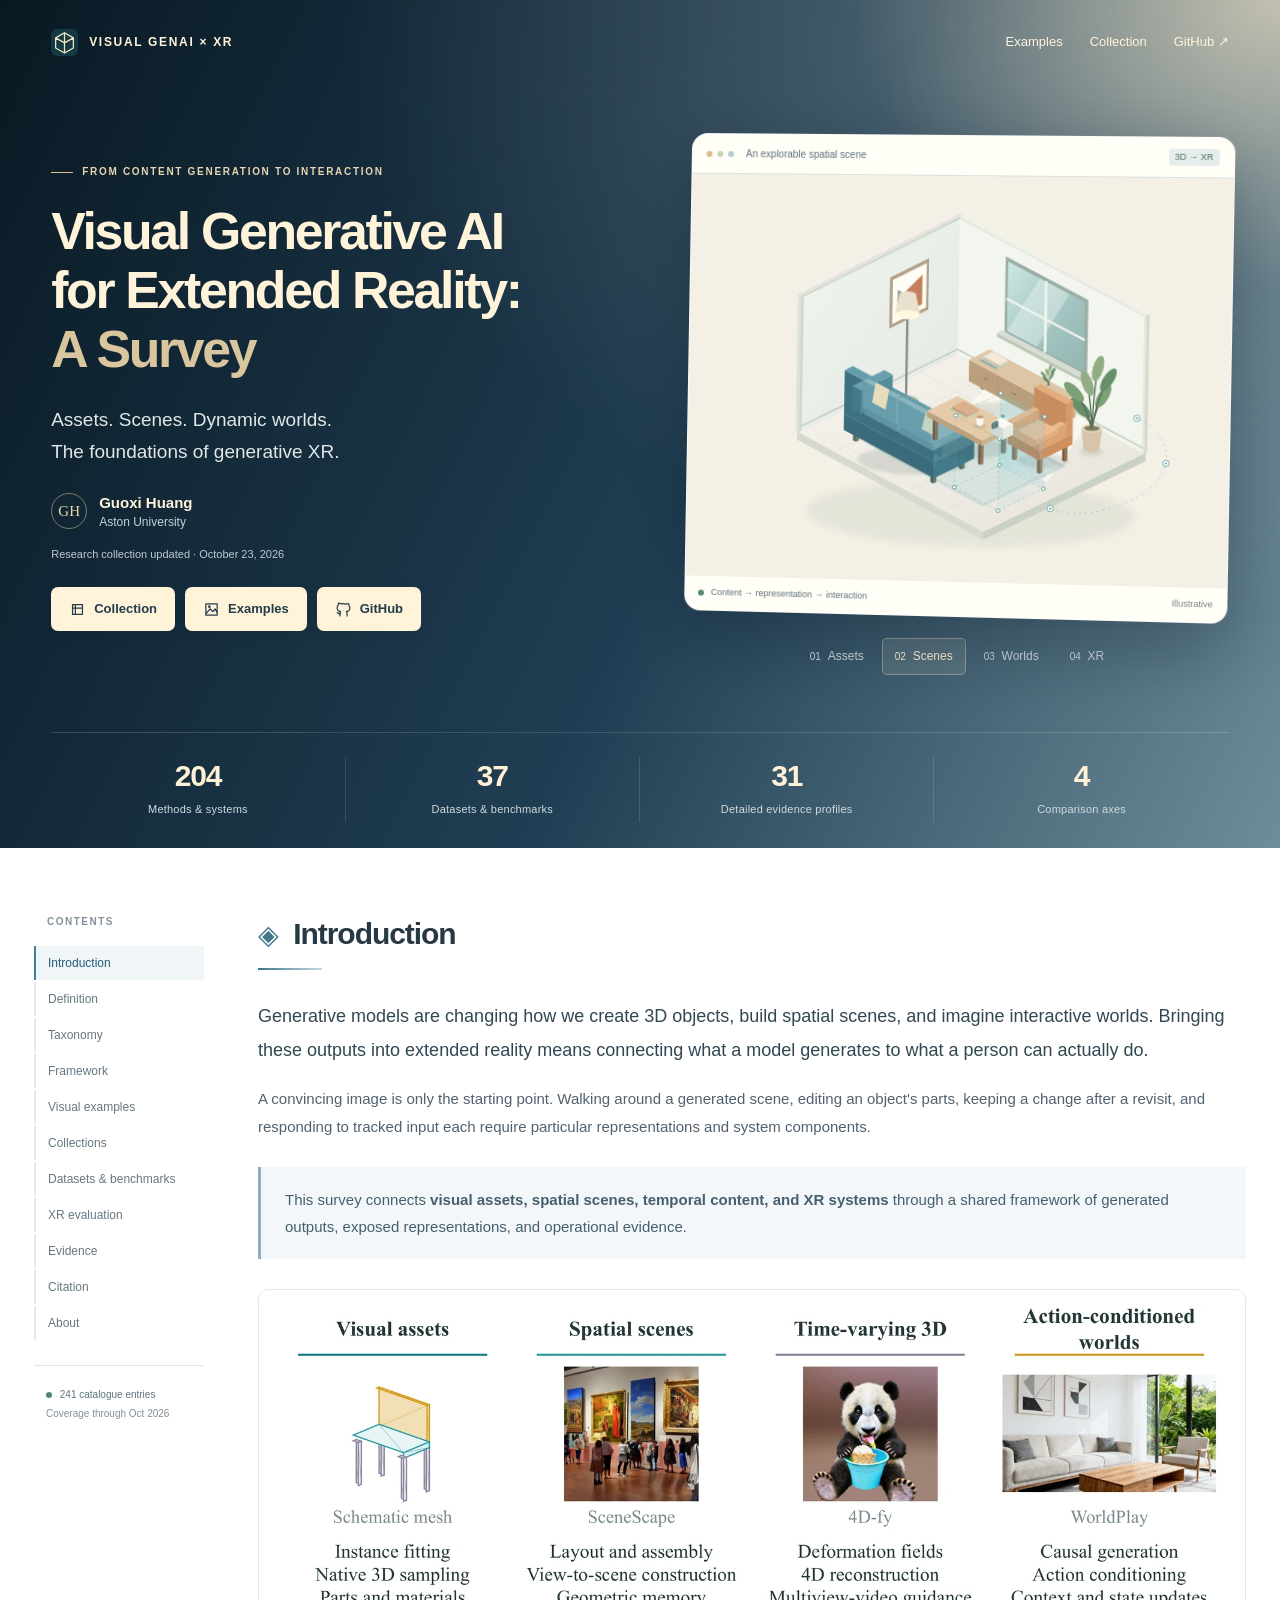
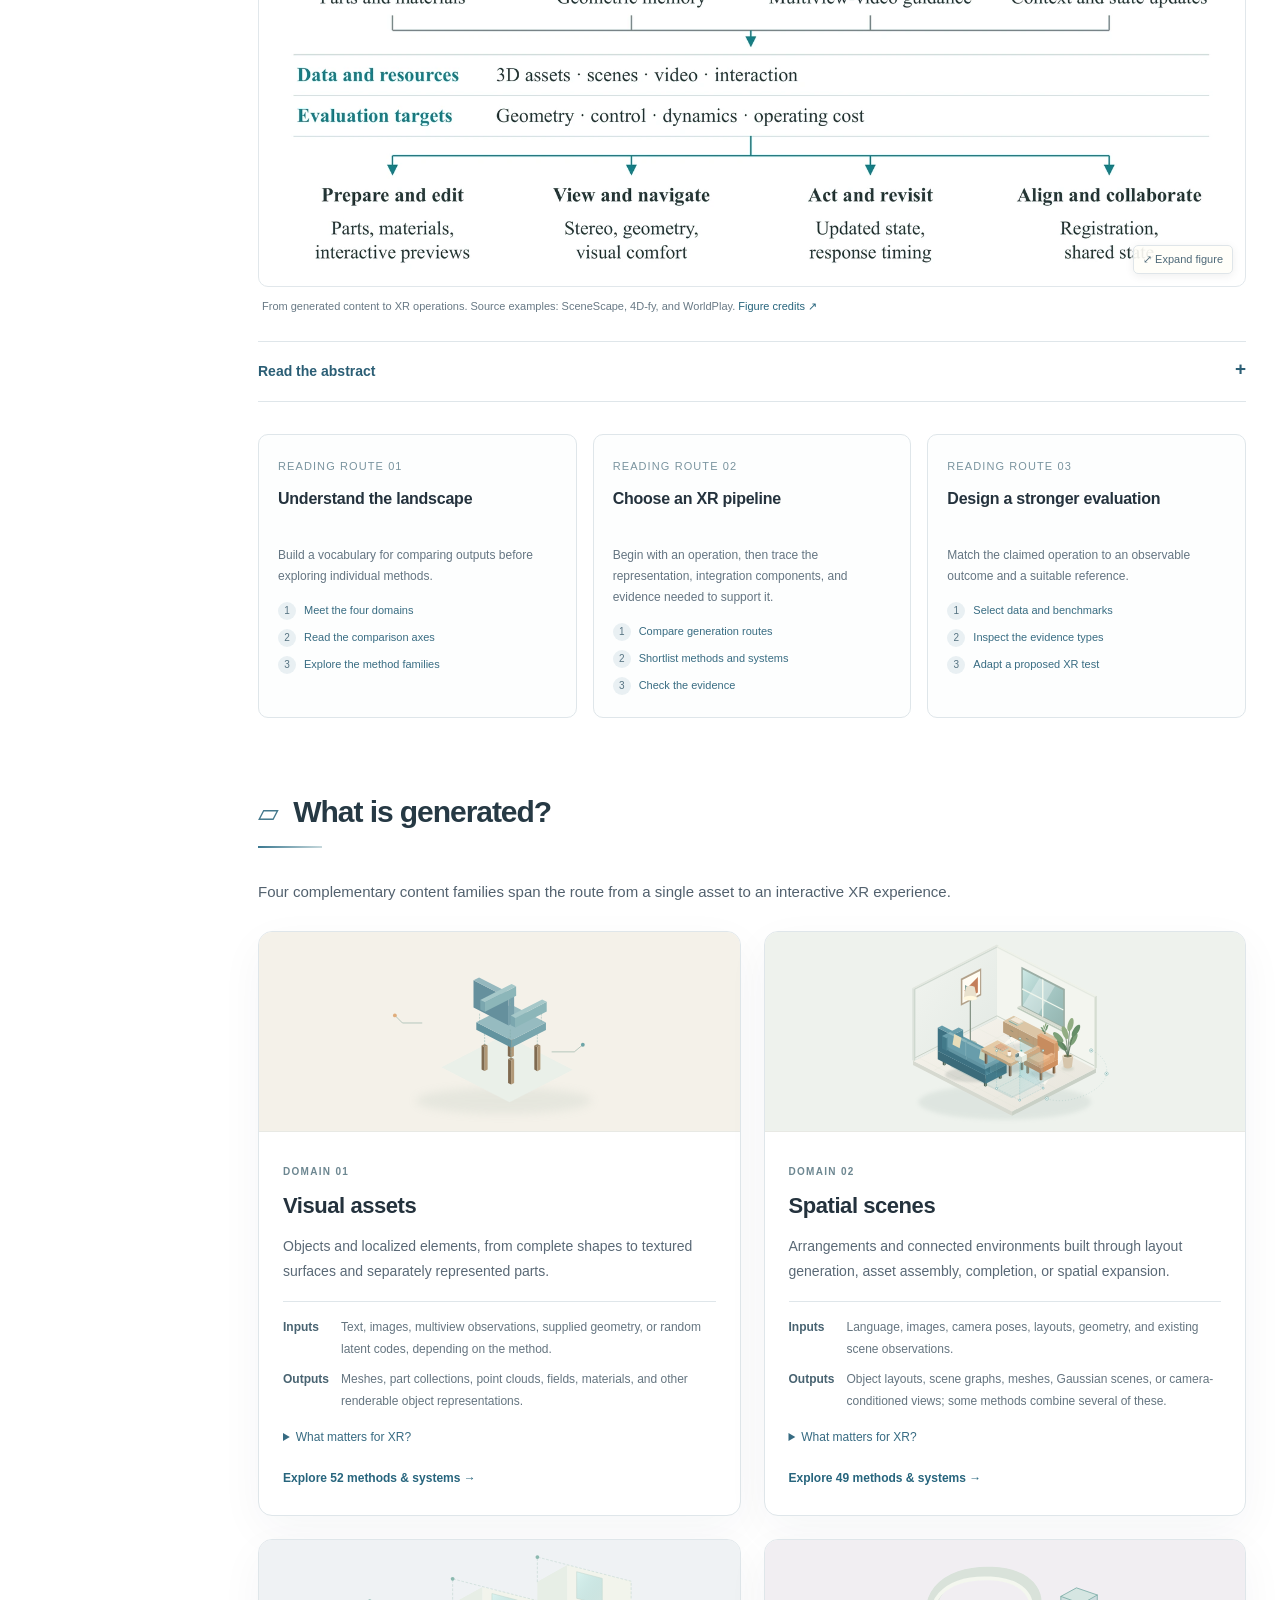
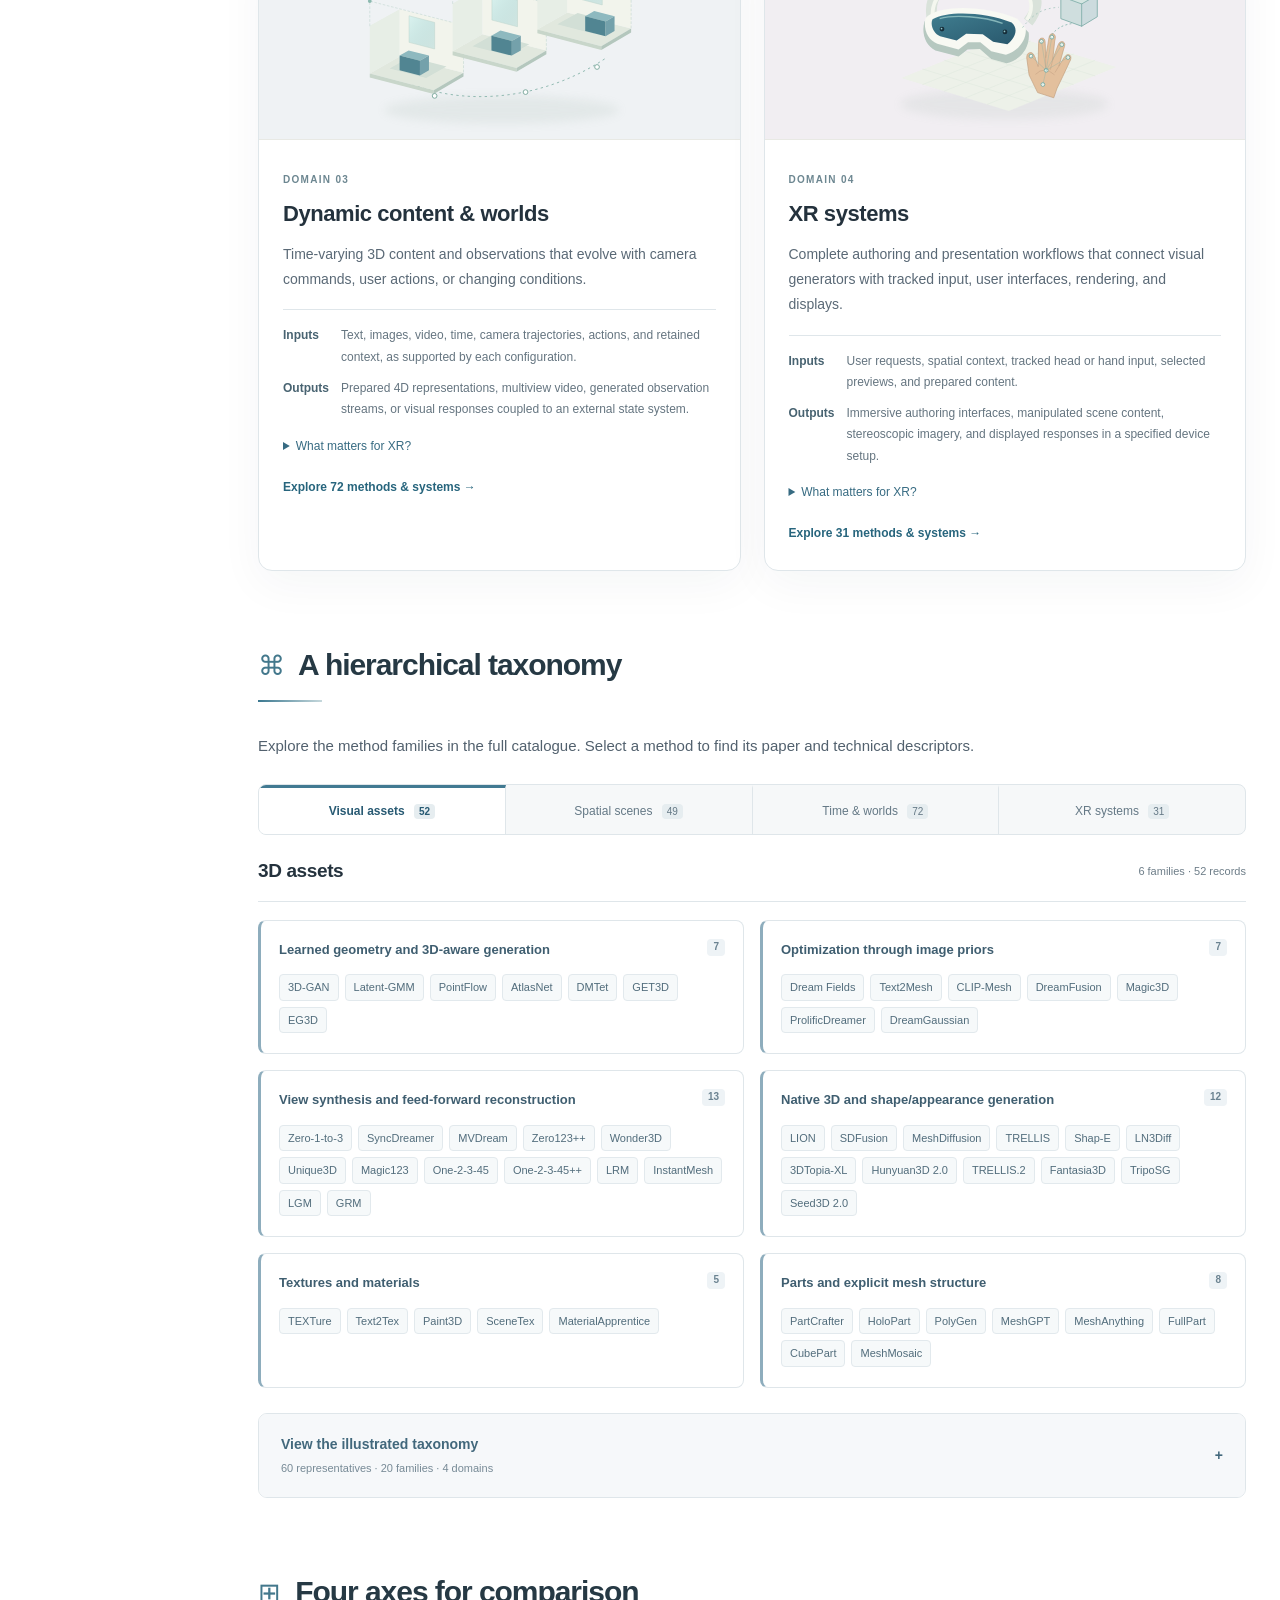
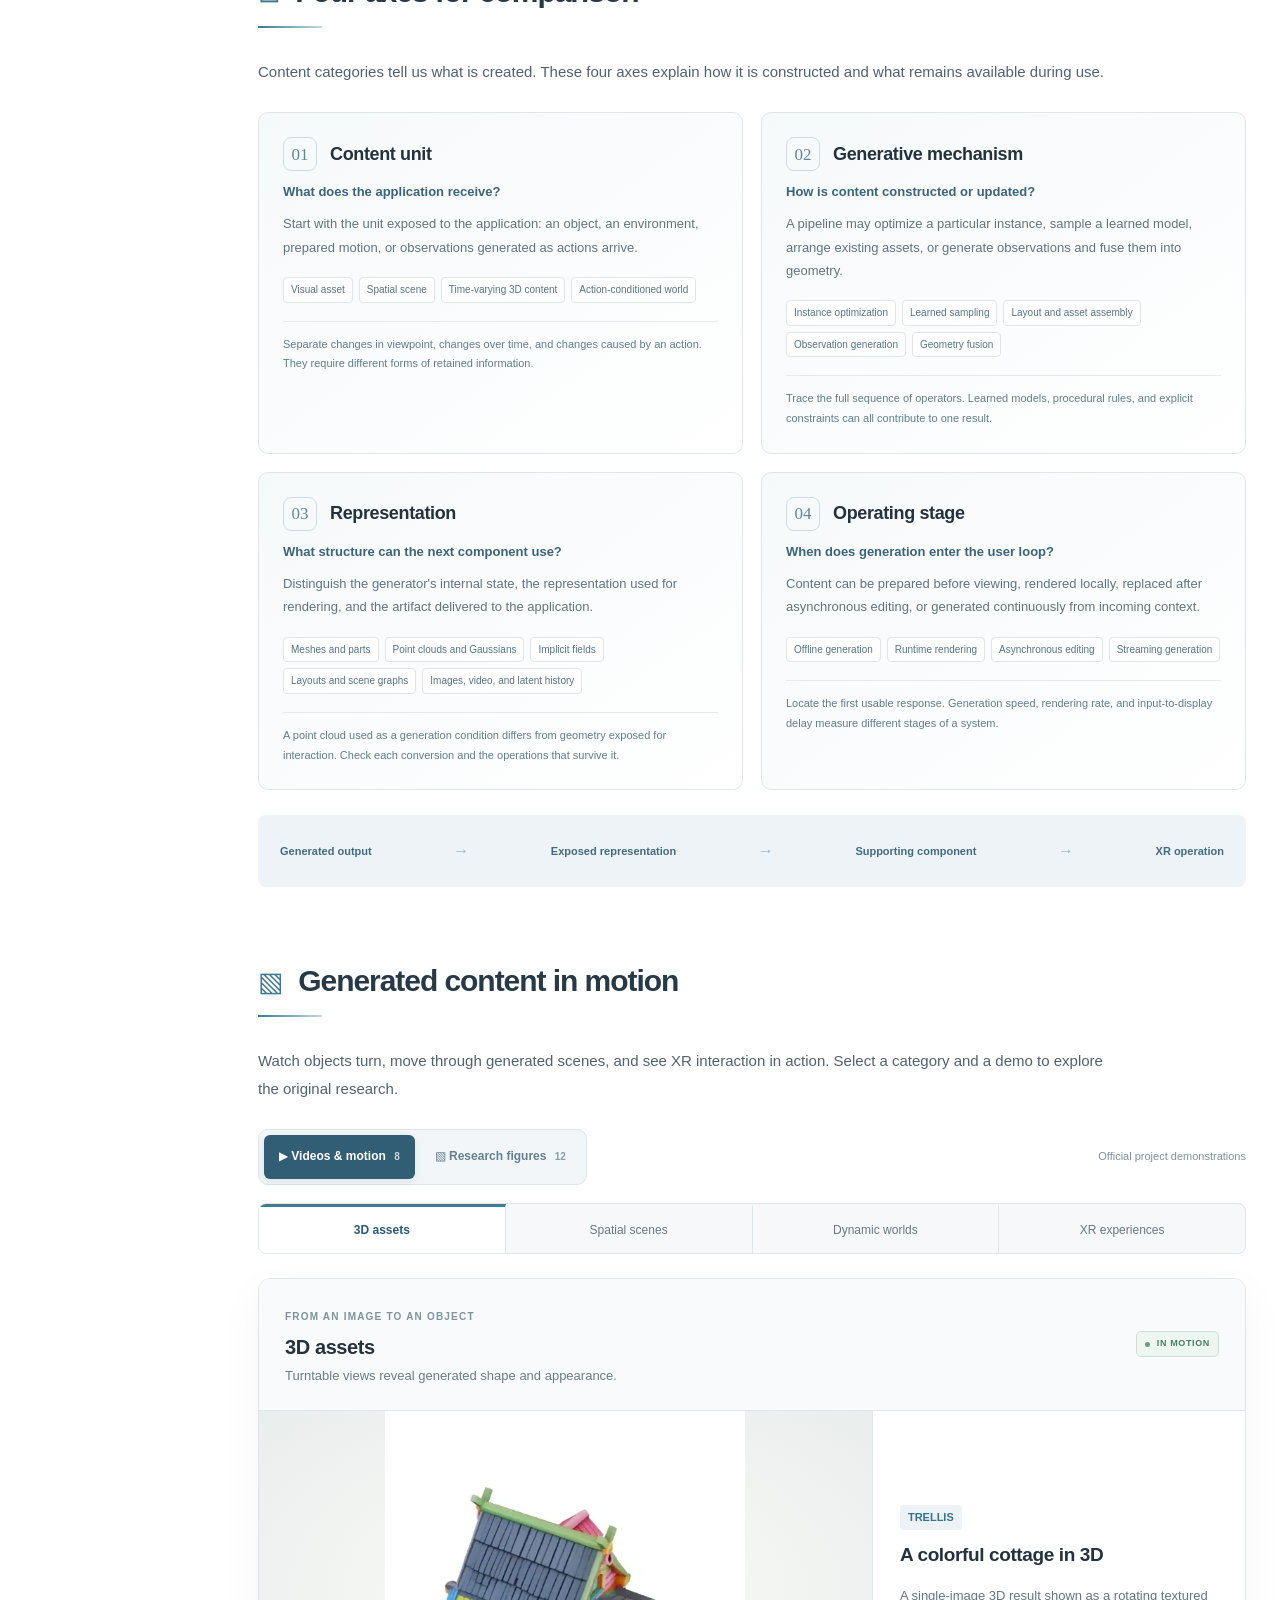
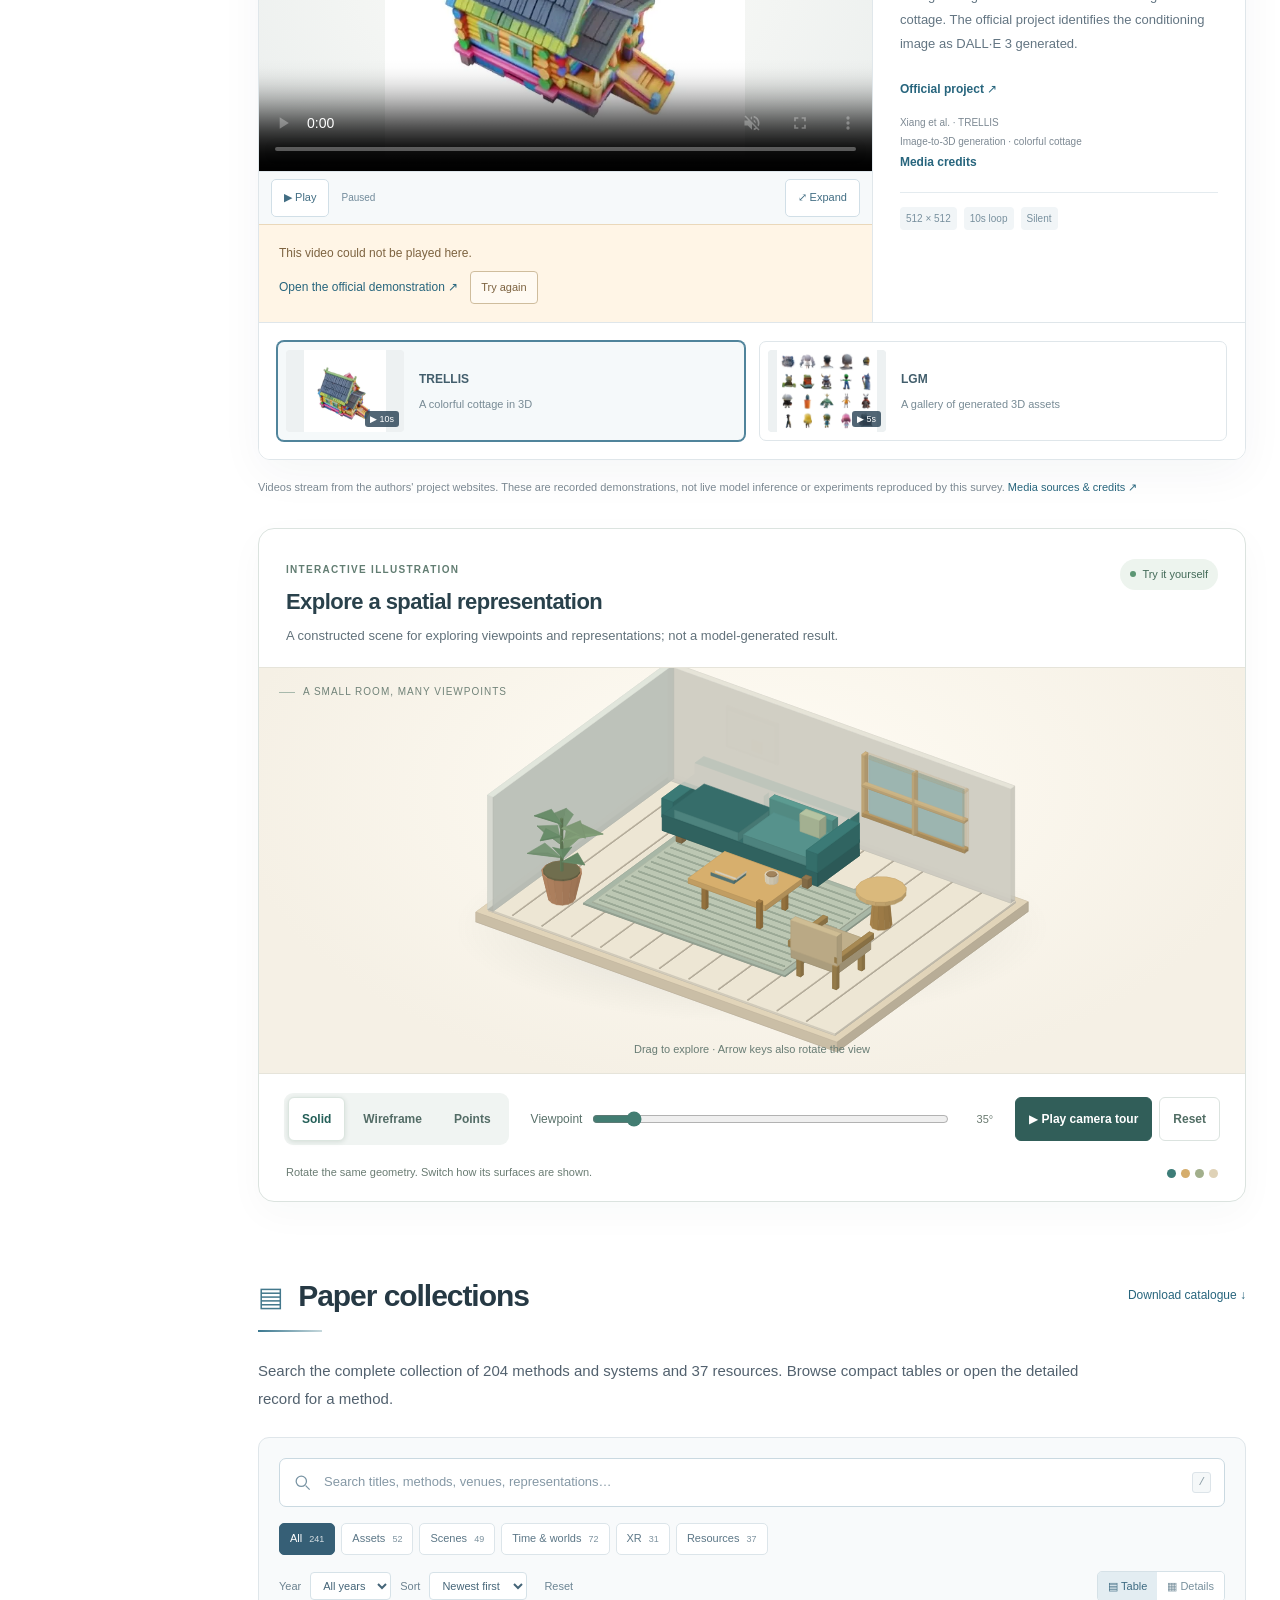
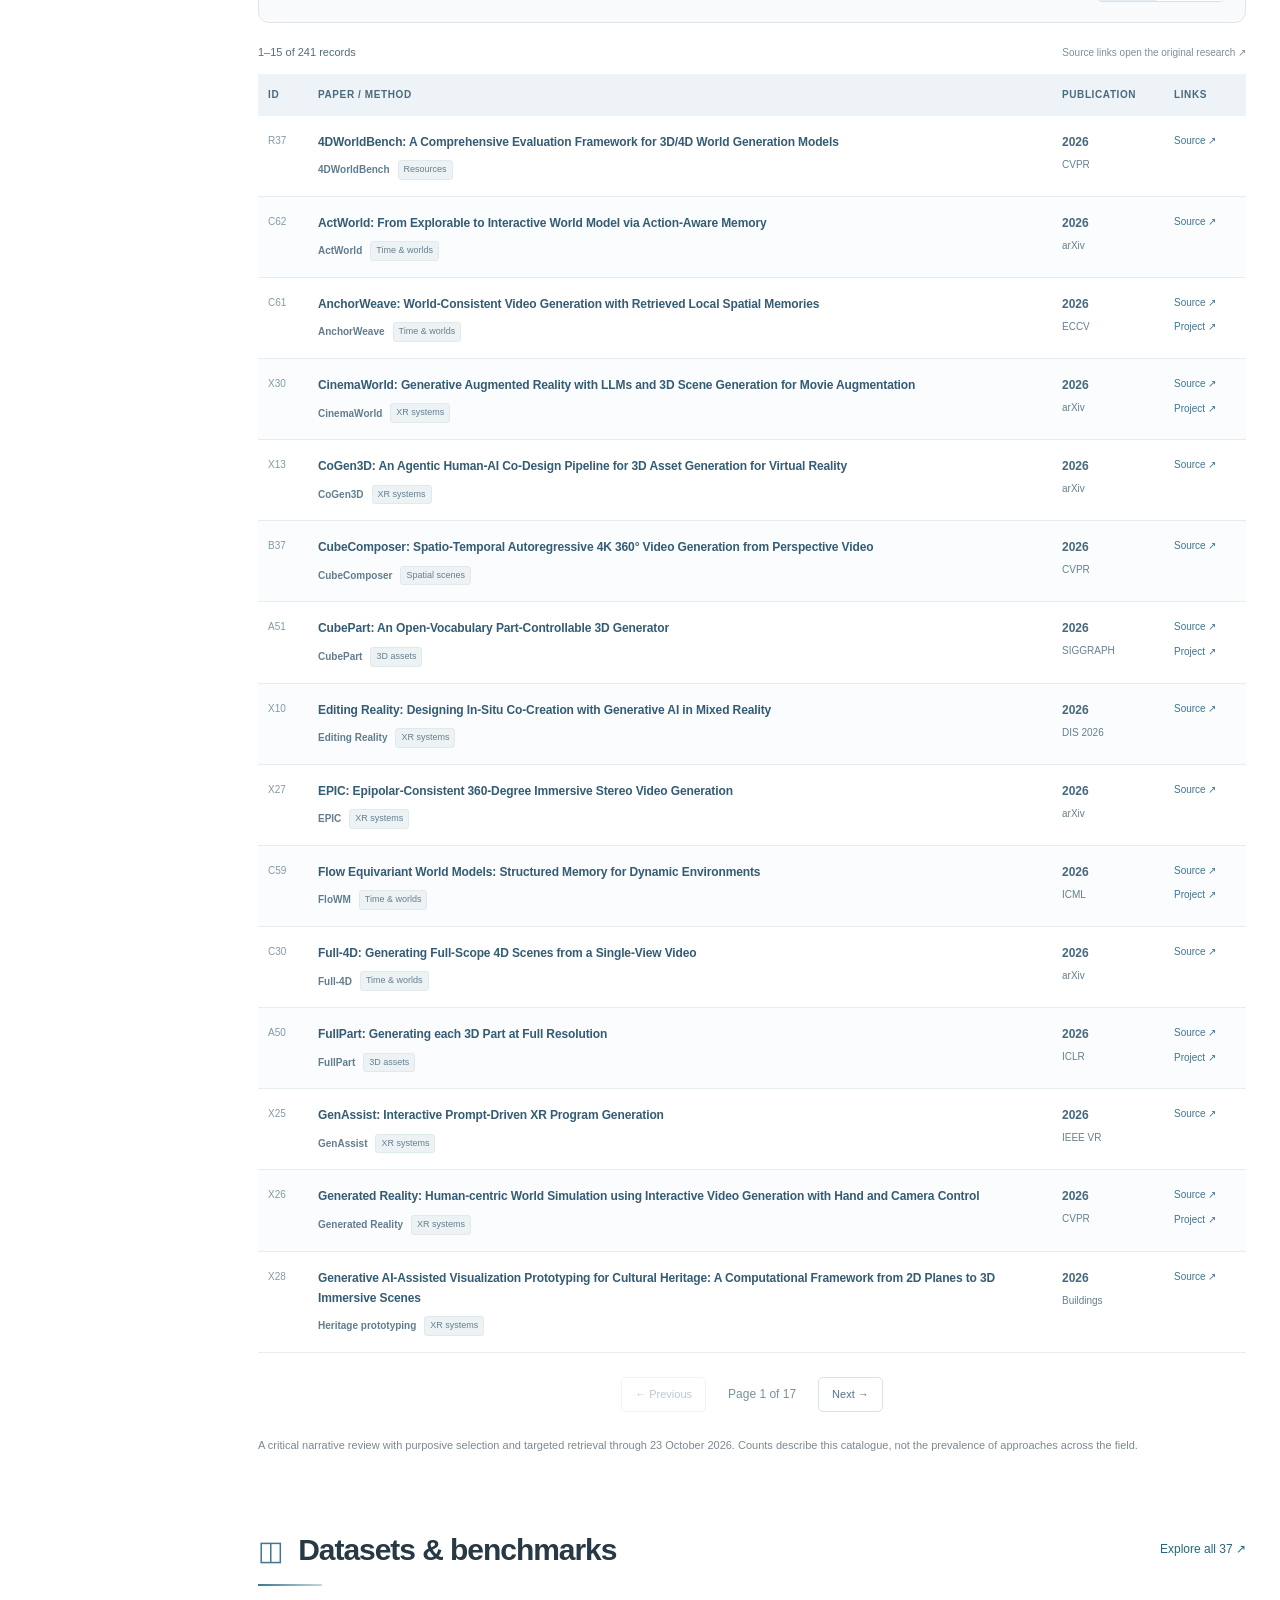
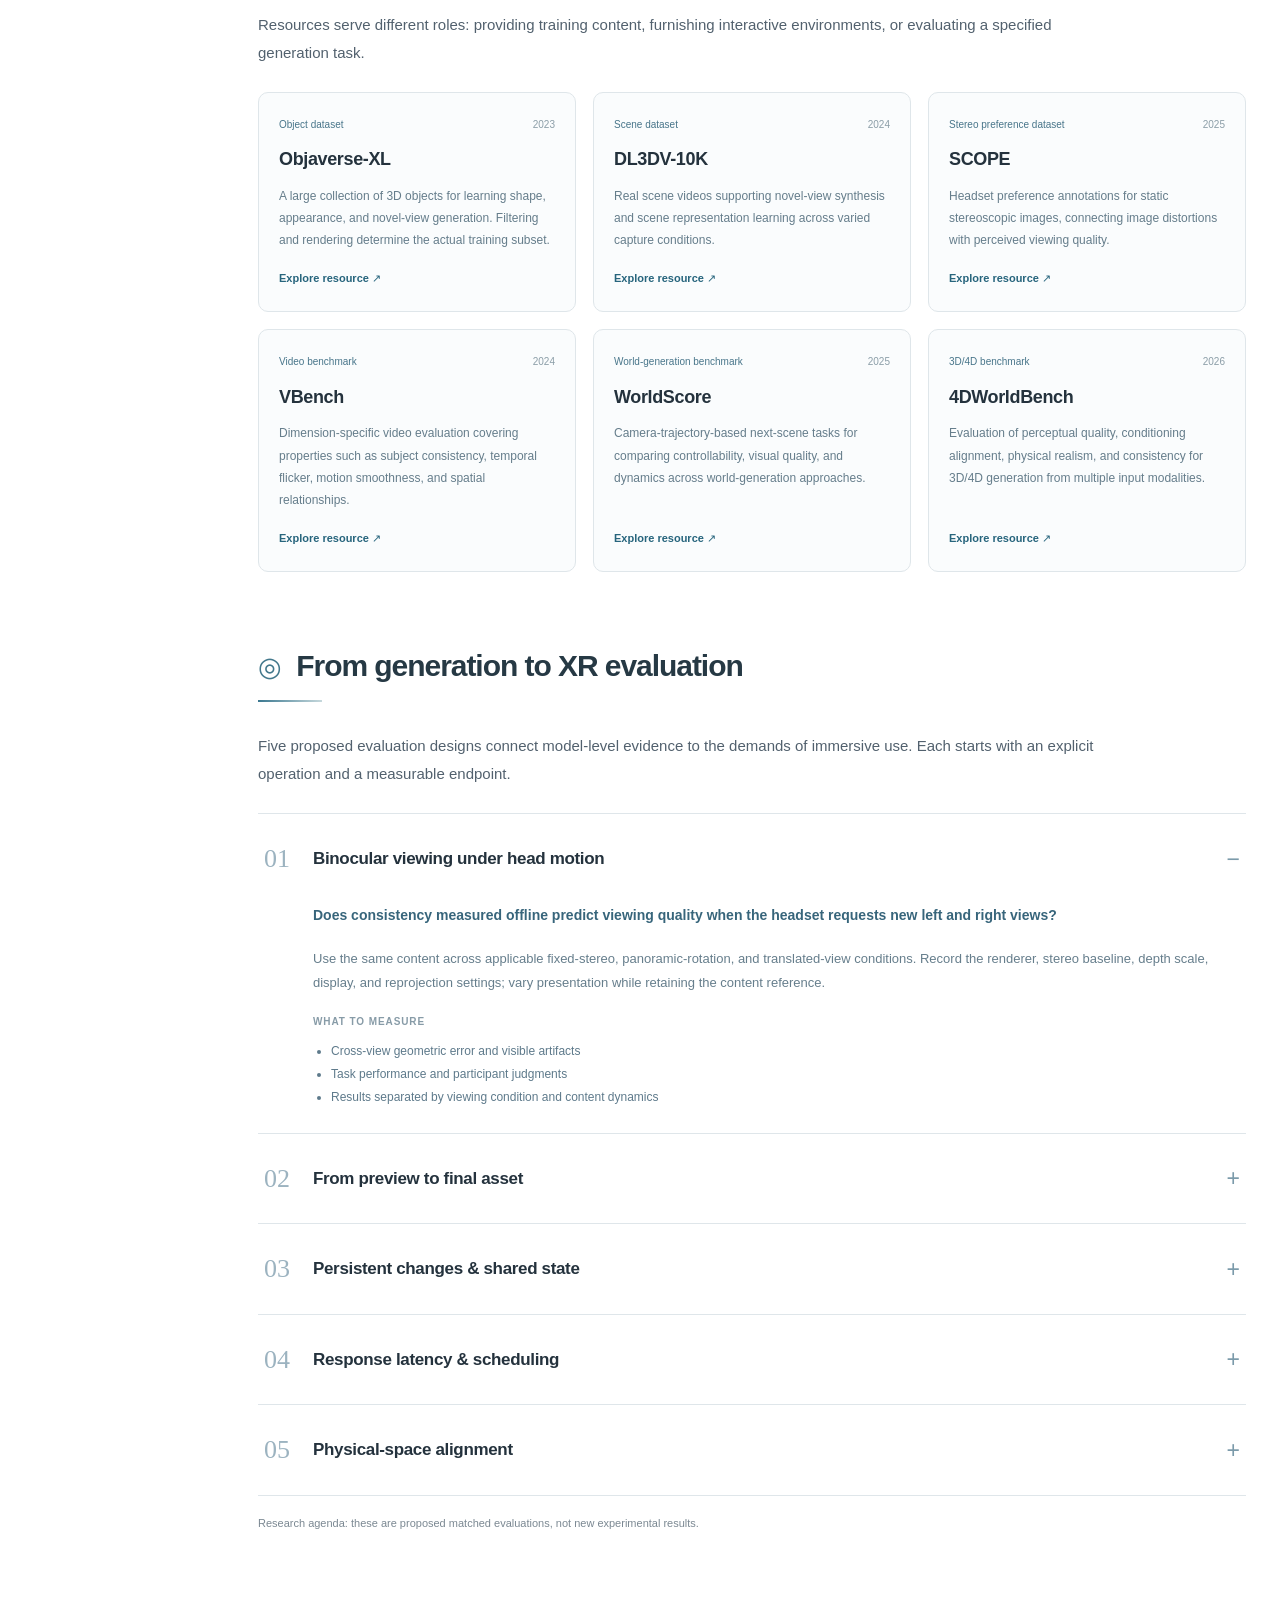
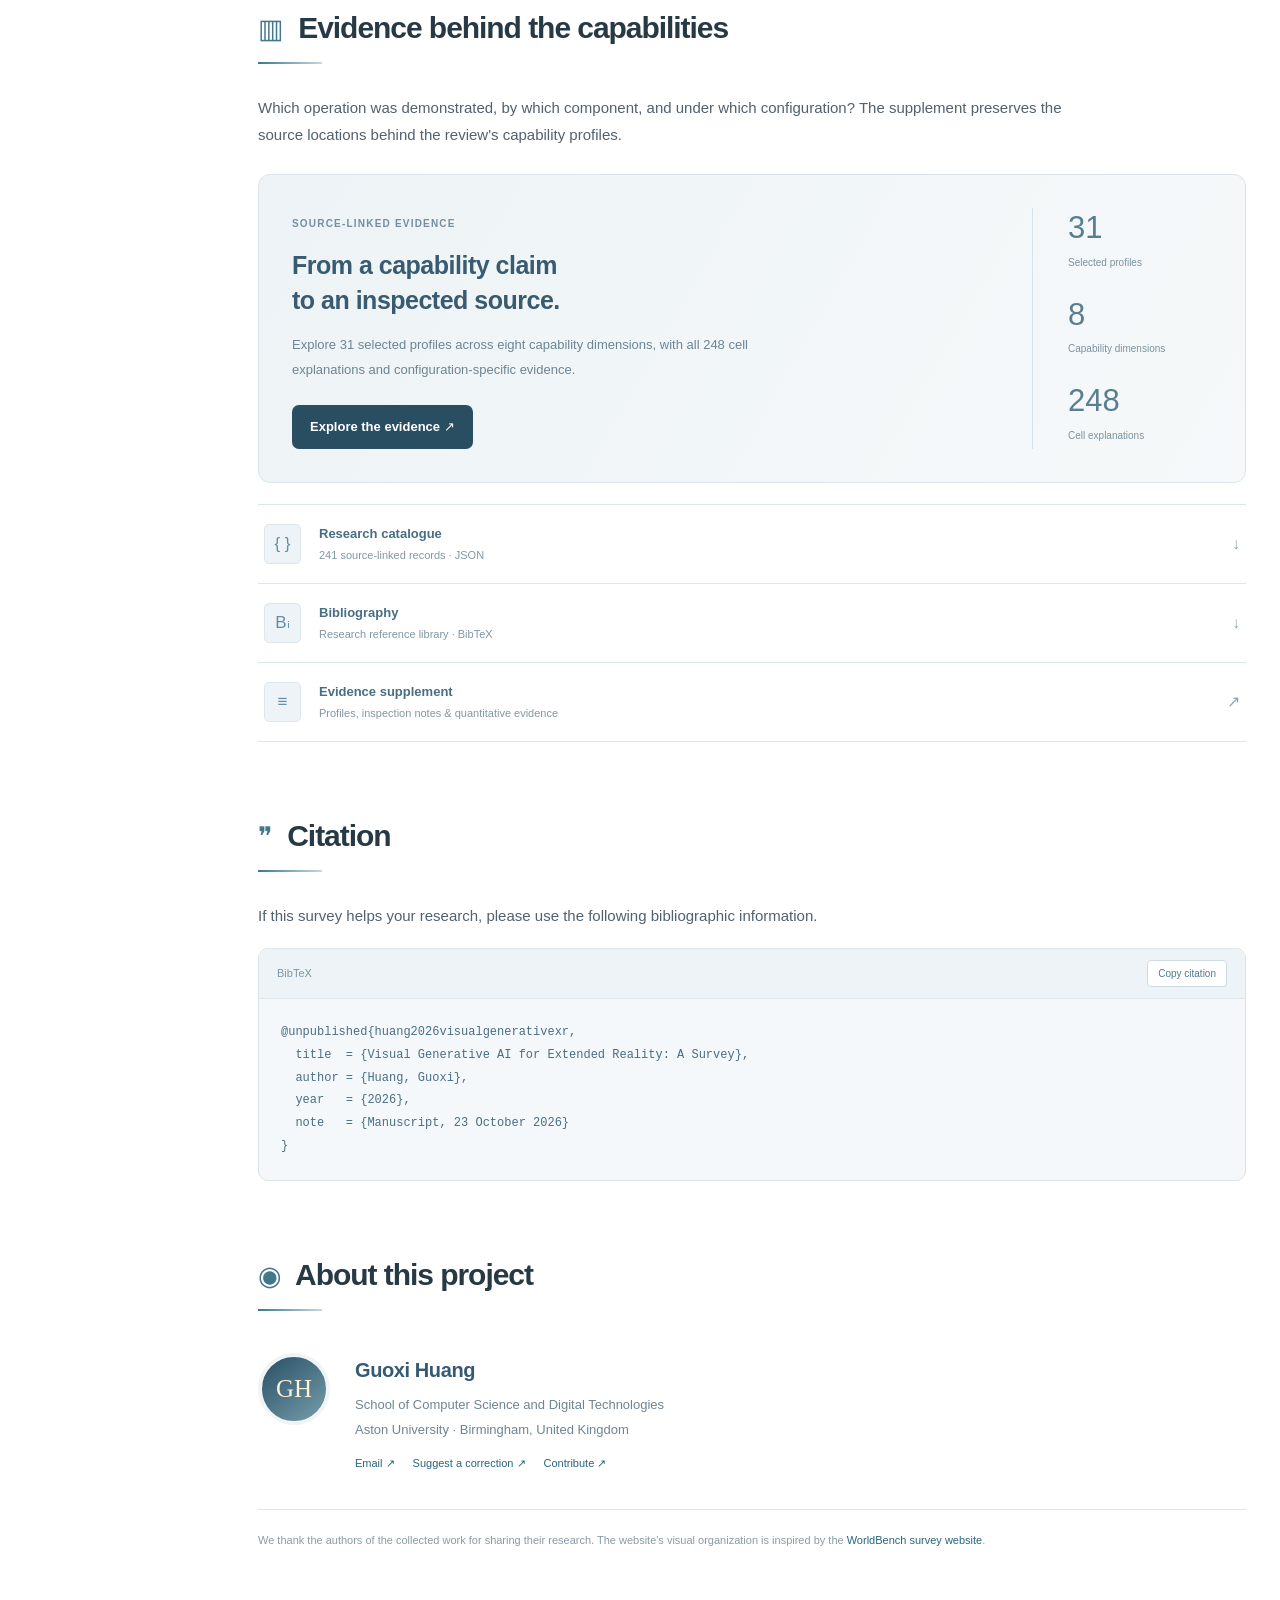
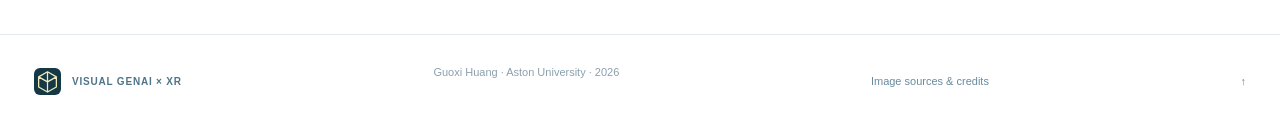
==== docs/index.html @ 95e67083 "Use xr-survey for the project URL" ====
<!doctype html>
<html lang="en">
<head>
  <meta charset="utf-8">
  <meta name="viewport" content="width=device-width, initial-scale=1">
  <meta name="description" content="Visual Generative AI for Extended Reality: A Survey. Explore 204 methods and systems, 37 resources, visual examples, and source-linked evidence for XR.">
  <meta name="theme-color" content="#203d51">
  <meta property="og:title" content="Visual Generative AI for Extended Reality: A Survey">
  <meta property="og:description" content="From 3D assets and spatial scenes to dynamic worlds and XR interaction. An illustrated research collection.">
  <meta property="og:type" content="website">
  <meta property="og:url" content="https://edhuang1.github.io/xr-survey/">
  <meta property="og:image" content="https://edhuang1.github.io/xr-survey/assets/overview.png">
  <link rel="canonical" href="https://edhuang1.github.io/xr-survey/">
  <title>Visual Generative AI for Extended Reality: A Survey</title>
  <link rel="icon" href="favicon.svg" type="image/svg+xml">
  <link rel="stylesheet" href="styles.css?v=3">
  <link rel="stylesheet" href="media-gallery.css?v=1">
  <link rel="stylesheet" href="spatial-demo.css?v=1">
  <script src="app.js?v=3" defer></script>
  <script src="spatial-demo.js?v=1" defer></script>
</head>
<body>
<a class="skip-link" href="#main">Skip to content</a>
<div class="reading-progress" aria-hidden="true"><span id="reading-progress"></span></div>
<header class="hero" id="top">
  <div class="topbar"><a class="brand" href="#top"><img src="favicon.svg" width="27" height="27" alt=""> VISUAL GENAI × XR</a><nav aria-label="Quick links"><a href="#examples">Examples</a><a href="#collection">Collection</a><a href="https://github.com/edhuang1/xr-survey" target="_blank" rel="noopener noreferrer">GitHub ↗</a></nav></div>
  <div class="hero-grid">
    <div class="hero-copy">
      <p class="eyebrow"><span></span> FROM CONTENT GENERATION TO INTERACTION</p>
      <h1>Visual Generative AI<br>for Extended Reality:<br><span>A Survey</span></h1>
      <p class="hero-subtitle">Assets. Scenes. Dynamic worlds.<br>The foundations of generative XR.</p>
      <div class="author-line"><span class="author-monogram" aria-hidden="true">GH</span><div><a href="mailto:g.huang2@aston.ac.uk">Guoxi Huang</a><span>Aston University</span></div></div>
      <p class="updated">Research collection updated · October 23, 2026</p>
      <div class="hero-actions"><a class="button button-cream" href="#collection"><svg viewBox="0 0 24 24" aria-hidden="true"><path d="M5 5h14v14H5zM9 5v14M5 10h14"/></svg> Collection</a><a class="button button-cream" href="#examples"><svg viewBox="0 0 24 24" aria-hidden="true"><path d="m5 17 5-6 4 4 3-4 3 6M4 4h16v16H4z"/><circle cx="9" cy="8" r="1"/></svg> Examples</a><a class="button button-cream" href="https://github.com/edhuang1/xr-survey" target="_blank" rel="noopener noreferrer"><svg viewBox="0 0 24 24" aria-hidden="true"><path d="M8 18c-4 1-4-2-5-2m14 5v-4c0-1-.3-2-1-2 3-.4 5-1.5 5-5 0-1.5-.5-2.5-1.5-3.5.2-1 .2-2-.4-3-1.7 0-2.8.6-3.6 1A13 13 0 0 0 8.5 4C7.7 3.6 6.6 3 5 3c-.6 1-.6 2-.4 3C3.6 7 3 8.5 3 10c0 3.5 2 4.6 5 5-.7.5-1 1.4-1 2v4"/></svg> GitHub</a></div>
    </div>
    <div class="hero-visual">
      <div class="scene-window"><div class="scene-title"><span class="window-dots"><i></i><i></i><i></i></span><span id="scene-label">An explorable spatial scene</span><span class="scene-badge">3D → XR</span></div><img id="hero-scene" src="assets/illustrations/hero-scene.svg" alt="Illustrative isometric room with furniture, spatial geometry, and a tracked view." width="1200" height="900" fetchpriority="high"><div class="scene-bottom"><span class="status-dot"></span> Content → representation → interaction <span class="illustration-note">Illustrative</span></div></div>
      <div class="hero-switcher" role="group" aria-label="Explore content illustrations"><button type="button" data-hero="assets" aria-pressed="false">01 <span>Assets</span></button><button type="button" data-hero="scenes" aria-pressed="true">02 <span>Scenes</span></button><button type="button" data-hero="temporal" aria-pressed="false">03 <span>Worlds</span></button><button type="button" data-hero="xr" aria-pressed="false">04 <span>XR</span></button></div>
    </div>
  </div>
  <div class="hero-stats"><a href="#collection"><strong>204</strong><span>Methods & systems</span></a><a href="#collection" data-category-jump="resources"><strong>37</strong><span>Datasets & benchmarks</span></a><a href="#evidence"><strong>31</strong><span>Detailed evidence profiles</span></a><a href="#framework"><strong>4</strong><span>Comparison axes</span></a></div>
</header>
<div class="page-layout">
  <aside class="sidebar"><nav aria-label="On this page"><p class="nav-title">CONTENTS</p><a href="#overview">Introduction</a><a href="#domains">Definition</a><a href="#taxonomy">Taxonomy</a><a href="#framework">Framework</a><a href="#examples">Visual examples</a><a href="#collection">Collections</a><a href="#benchmarks">Datasets & benchmarks</a><a href="#evaluation">XR evaluation</a><a href="#evidence">Evidence</a><a href="#citation">Citation</a><a href="#contact">About</a></nav><div class="sidebar-footer"><span class="small-status"></span> 241 catalogue entries<br><span>Coverage through Oct 2026</span></div></aside>
  <main id="main">
    <section id="overview" class="section">
      <h2><span class="section-icon">◈</span> Introduction</h2>
      <p class="lead">Generative models are changing how we create 3D objects, build spatial scenes, and imagine interactive worlds. Bringing these outputs into extended reality means connecting what a model generates to what a person can actually do.</p>
      <p>A convincing image is only the starting point. Walking around a generated scene, editing an object's parts, keeping a change after a revisit, and responding to tracked input each require particular representations and system components.</p>
      <div class="intro-highlight">This survey connects <strong>visual assets, spatial scenes, temporal content, and XR systems</strong> through a shared framework of generated outputs, exposed representations, and operational evidence.</div>
      <figure class="overview-figure"><button class="image-button" type="button" data-lightbox="assets/overview.png" data-caption="Review overview: generated content, mechanisms, evaluation targets, and XR operations."><img src="assets/overview-preview.webp" width="1600" height="951" alt="Review overview linking four content families to mechanisms, data, evaluation, and XR operations." loading="lazy"><span class="expand-label">⤢ Expand figure</span></button><figcaption>From generated content to XR operations. Source examples: SceneScape, 4D-fy, and WorldPlay. <a href="assets/CREDITS.md">Figure credits ↗</a></figcaption></figure>
      <details class="abstract"><summary>Read the abstract <span>+</span></summary><p id="abstract-text">The review catalogues 204 methods and systems and 37 resources. Four comparison axes organize the analysis, and source-linked profiles examine capability evidence for 31 selected methods and systems.</p></details>
      <div id="reading-routes" class="reading-routes"></div>
    </section>
    <section id="domains" class="section">
      <h2><span class="section-icon">▱</span> What is generated?</h2><p class="section-intro">Four complementary content families span the route from a single asset to an interactive XR experience.</p>
      <div id="domain-grid" class="domain-grid">
        <article class="definition-card"><img src="assets/illustrations/assets.svg" width="600" height="400" alt="Illustrative 3D asset with separable components." loading="lazy"><h3>Visual assets</h3><p>Geometry, appearance, parts, and materials for object-level creation.</p></article>
        <article class="definition-card"><img src="assets/illustrations/scenes.svg" width="600" height="400" alt="Illustrative spatial scene." loading="lazy"><h3>Spatial scenes</h3><p>Layouts, retained environments, and generated views for spatial exploration.</p></article>
        <article class="definition-card"><img src="assets/illustrations/worlds.svg" width="600" height="400" alt="Illustrative sequence of a changing world." loading="lazy"><h3>Temporal content & worlds</h3><p>Time-varying 3D and action-conditioned observations.</p></article>
        <article class="definition-card"><img src="assets/illustrations/xr.svg" width="600" height="400" alt="Illustrative XR headset and spatial interaction." loading="lazy"><h3>XR systems</h3><p>Interfaces, delivery, and rendering that connect generation to interaction.</p></article>
      </div>
    </section>
    <section id="taxonomy" class="section">
      <h2><span class="section-icon">⌘</span> A hierarchical taxonomy</h2><p class="section-intro">Explore the method families in the full catalogue. Select a method to find its paper and technical descriptors.</p>
      <div class="taxonomy-tabs segmented-tabs" role="tablist" aria-label="Taxonomy domain"><button id="tax-assets" role="tab" aria-selected="true" aria-controls="taxonomy-panel" data-taxonomy="assets" type="button">Visual assets <span>52</span></button><button id="tax-scenes" role="tab" aria-selected="false" aria-controls="taxonomy-panel" data-taxonomy="scenes" type="button" tabindex="-1">Spatial scenes <span>49</span></button><button id="tax-temporal" role="tab" aria-selected="false" aria-controls="taxonomy-panel" data-taxonomy="temporal" type="button" tabindex="-1">Time & worlds <span>72</span></button><button id="tax-xr" role="tab" aria-selected="false" aria-controls="taxonomy-panel" data-taxonomy="xr" type="button" tabindex="-1">XR systems <span>31</span></button></div>
      <div id="taxonomy-panel" role="tabpanel" aria-labelledby="tax-assets" class="taxonomy-panel"><p>Loading the taxonomy…</p></div>
      <details class="full-taxonomy"><summary><span>View the illustrated taxonomy <small>60 representatives · 20 families · 4 domains</small></span><span>+</span></summary><button type="button" class="image-button" data-lightbox="assets/taxonomy.png" data-caption="Illustrated taxonomy of 60 representatives. Annual counts summarize 203 catalogue papers, excluding the Genie 3 official blog."><img src="assets/taxonomy-preview.webp" width="1600" height="2290" alt="Illustrated taxonomy of 60 representative methods and the annual catalogue counts." loading="lazy"><span class="expand-label">⤢ Expand figure</span></button></details>
    </section>
    <section id="framework" class="section">
      <h2><span class="section-icon">⊞</span> Four axes for comparison</h2><p>Content categories tell us what is created. These four axes explain how it is constructed and what remains available during use.</p><div id="axis-grid" class="axis-grid"></div>
      <div class="operation-path"><span>Generated output</span><b aria-hidden="true">→</b><span>Exposed representation</span><b aria-hidden="true">→</b><span>Supporting component</span><b aria-hidden="true">→</b><span>XR operation</span></div>
    </section>
    <section id="examples" class="section">
      <h2><span class="section-icon">▧</span> Generated content in motion</h2><p class="section-intro">Watch objects turn, move through generated scenes, and see XR interaction in action. Select a category and a demo to explore the original research.</p>
      <div class="media-mode-row"><div class="media-mode" role="group" aria-label="Example format"><button type="button" data-example-mode="videos" aria-pressed="true">▶ Videos & motion <span>8</span></button><button type="button" data-example-mode="figures" aria-pressed="false">▧ Research figures <span>12</span></button></div><span class="media-mode-note">Official project demonstrations</span></div>
      <div id="example-tabs" class="segmented-tabs" role="tablist" aria-label="Visual example category"></div>
      <div id="example-panel" role="tabpanel" class="example-panel"><p>Loading visual examples…</p></div>
      <p class="fine-print">Videos stream from the authors' project websites. These are recorded demonstrations, not live model inference or experiments reproduced by this survey. <a href="assets/CREDITS.md">Media sources & credits ↗</a></p>
      <div id="spatial-demo"></div>
    </section>
    <section id="collection" class="section collection-section">
      <div class="heading-row"><h2><span class="section-icon">▤</span> Paper collections</h2><a class="text-link" href="data/catalogue.json" download>Download catalogue ↓</a></div>
      <p class="section-intro">Search the complete collection of 204 methods and systems and 37 resources. Browse compact tables or open the detailed record for a method.</p>
      <div class="collection-controls"><label class="search-box"><svg viewBox="0 0 24 24" aria-hidden="true"><circle cx="10.5" cy="10.5" r="6.5"/><path d="m16 16 5 5"/></svg><span class="sr-only">Search papers</span><input type="search" id="search" placeholder="Search titles, methods, venues, representations…" autocomplete="off"><kbd aria-hidden="true">/</kbd></label>
        <div class="category-filters" role="group" aria-label="Content category"><button type="button" data-category="all" aria-pressed="true">All <span>241</span></button><button type="button" data-category="assets" aria-pressed="false">Assets <span>52</span></button><button type="button" data-category="scenes" aria-pressed="false">Scenes <span>49</span></button><button type="button" data-category="temporal" aria-pressed="false">Time & worlds <span>72</span></button><button type="button" data-category="xr" aria-pressed="false">XR <span>31</span></button><button type="button" data-category="resources" aria-pressed="false">Resources <span>37</span></button></div>
        <div class="select-row"><label for="year">Year</label><select id="year"><option value="all">All years</option></select><label for="sort">Sort</label><select id="sort"><option value="newest">Newest first</option><option value="oldest">Oldest first</option><option value="name">Method A–Z</option></select><button id="reset-filters" class="reset" type="button">Reset</button><div class="view-toggle" role="group" aria-label="Collection layout"><button type="button" data-view="table" aria-pressed="true" title="Table view">▤ <span>Table</span></button><button type="button" data-view="cards" aria-pressed="false" title="Detailed view">▦ <span>Details</span></button></div></div>
      </div>
      <div class="results-meta"><p id="result-count" role="status" aria-live="polite">Loading catalogue…</p><span>Source links open the original research ↗</span></div>
      <div id="paper-list" aria-label="Research catalogue"></div><p id="empty-state" class="empty-state" hidden>No matching papers. Try another term or reset the filters.</p>
      <div id="pagination" class="pagination" hidden><button id="previous-page" type="button">← Previous</button><span id="page-status"></span><button id="next-page" type="button">Next →</button></div>
      <noscript><p>The interactive collection requires JavaScript. <a href="data/catalogue.json">Download all 241 records</a>.</p></noscript><p class="fine-print">A critical narrative review with purposive selection and targeted retrieval through 23 October 2026. Counts describe this catalogue, not the prevalence of approaches across the field.</p>
    </section>
    <section id="benchmarks" class="section">
      <div class="heading-row"><h2><span class="section-icon">◫</span> Datasets & benchmarks</h2><a href="#collection" data-category-jump="resources" class="text-link">Explore all 37 ↗</a></div><p class="section-intro">Resources serve different roles: providing training content, furnishing interactive environments, or evaluating a specified generation task.</p><div id="benchmark-grid" class="benchmark-grid"></div>
    </section>
    <section id="evaluation" class="section">
      <h2><span class="section-icon">◎</span> From generation to XR evaluation</h2><p class="section-intro">Five proposed evaluation designs connect model-level evidence to the demands of immersive use. Each starts with an explicit operation and a measurable endpoint.</p><div id="agenda-list" class="agenda-list"></div><p class="fine-print">Research agenda: these are proposed matched evaluations, not new experimental results.</p>
    </section>
    <section id="evidence" class="section">
      <h2><span class="section-icon">▥</span> Evidence behind the capabilities</h2><p class="section-intro">Which operation was demonstrated, by which component, and under which configuration? The supplement preserves the source locations behind the review's capability profiles.</p>
      <div class="evidence-panel"><div><span class="overline">SOURCE-LINKED EVIDENCE</span><h3>From a capability claim<br>to an inspected source.</h3><p>Explore 31 selected profiles across eight capability dimensions, with all 248 cell explanations and configuration-specific evidence.</p><a class="button button-dark" href="evidence/index.html">Explore the evidence ↗</a></div><div class="evidence-numbers"><div><strong>31</strong><span>Selected profiles</span></div><div><strong>8</strong><span>Capability dimensions</span></div><div><strong>248</strong><span>Cell explanations</span></div></div></div>
      <div id="resources" class="resource-list"><a href="data/catalogue.json" download><span class="file-icon">{ }</span><span><strong>Research catalogue</strong><small>241 source-linked records · JSON</small></span><b>↓</b></a><a href="paper/references.bib" download><span class="file-icon">Bᵢ</span><span><strong>Bibliography</strong><small>Research reference library · BibTeX</small></span><b>↓</b></a><a href="evidence/index.html"><span class="file-icon">≡</span><span><strong>Evidence supplement</strong><small>Profiles, inspection notes & quantitative evidence</small></span><b>↗</b></a></div>
    </section>
    <section id="citation" class="section">
      <h2><span class="section-icon">❞</span> Citation</h2><p>If this survey helps your research, please use the following bibliographic information.</p><div class="citation-block"><div class="code-header"><span>BibTeX</span><button id="copy-citation" type="button">Copy citation</button></div><pre><code id="citation-text">@unpublished{huang2026visualgenerativexr,
  title  = {Visual Generative AI for Extended Reality: A Survey},
  author = {Huang, Guoxi},
  year   = {2026},
  note   = {Manuscript, 23 October 2026}
}</code></pre><span id="copy-status" class="sr-only" role="status"></span></div>
    </section>
    <section id="contact" class="section contact-section">
      <h2><span class="section-icon">◉</span> About this project</h2><div class="contact-card"><div class="contact-avatar" aria-hidden="true">GH</div><div><h3>Guoxi Huang</h3><p>School of Computer Science and Digital Technologies<br>Aston University · Birmingham, United Kingdom</p><div class="contact-links"><a href="mailto:g.huang2@aston.ac.uk">Email ↗</a><a href="https://github.com/edhuang1/xr-survey/issues" target="_blank" rel="noopener noreferrer">Suggest a correction ↗</a><a href="https://github.com/edhuang1/xr-survey/blob/main/CONTRIBUTING.md" target="_blank" rel="noopener noreferrer">Contribute ↗</a></div></div></div><p class="acknowledgement">We thank the authors of the collected work for sharing their research. The website's visual organization is inspired by the <a href="https://worldbench.github.io/survey" target="_blank" rel="noopener noreferrer">WorldBench survey website</a>.</p>
    </section>
  </main>
</div>
<footer class="footer"><a class="brand" href="#top"><img src="favicon.svg" width="27" height="27" alt=""> VISUAL GENAI × XR</a><p>Guoxi Huang · Aston University · 2026</p><a href="assets/CREDITS.md">Image sources & credits</a><a class="back-top" href="#top" aria-label="Back to top">↑</a></footer>
<dialog id="video-dialog" class="video-dialog" aria-label="Expanded video"><div class="dialog-toolbar"><p id="expanded-video-title"></p><button type="button" id="close-video" aria-label="Close expanded video">×</button></div><div id="expanded-video"></div></dialog>
<dialog id="image-dialog" class="image-dialog" aria-label="Expanded figure"><div class="dialog-toolbar"><p id="lightbox-caption"></p><button type="button" id="close-lightbox" aria-label="Close expanded figure">×</button></div><img id="lightbox-image" alt="Expanded research figure"></dialog>
</body>
</html>
---- docs/styles.css ----
:root{--ink:#24323d;--muted:#60717d;--accent:#27657d;--line:#dfe6ea;--soft:#f3f7f9;--cream:#fff3d9;--radius:14px;--shadow:0 14px 45px #1532460b;font-family:Inter,"Segoe UI",Arial,sans-serif;color:var(--ink);font-size:16px;line-height:1.75;font-synthesis:none}
*{box-sizing:border-box}html{scroll-behavior:smooth;scroll-padding-top:28px}body{margin:0;background:#fff}a{color:var(--accent);text-decoration:none}a:hover{text-decoration:underline;text-underline-offset:4px}button,input,select{font:inherit}button,a,input,select,summary{-webkit-tap-highlight-color:transparent}button{cursor:pointer}button:disabled{cursor:default;opacity:.4}button:focus-visible,a:focus-visible,input:focus-visible,select:focus-visible,summary:focus-visible{outline:3px solid #d39436;outline-offset:4px}button{color:inherit}img{display:block;max-width:100%}svg{display:block}p{margin:0 0 18px}h1,h2,h3,h4{line-height:1.3;margin:0;font-weight:680;letter-spacing:-.035em}h3{font-size:20px;letter-spacing:-.02em}[hidden]{display:none!important}.sr-only{position:absolute;width:1px;height:1px;padding:0;margin:-1px;overflow:hidden;clip:rect(0,0,0,0);white-space:nowrap;border:0}.skip-link{position:fixed;top:-80px;left:20px;background:#fff;padding:10px 20px;z-index:100}.skip-link:focus{top:16px}.reading-progress{position:fixed;left:0;top:0;width:100%;height:3px;z-index:50;pointer-events:none}.reading-progress span{display:block;height:100%;width:0;background:#d4ae65}
.hero{color:#fff3dd;background:radial-gradient(ellipse at 100% 0%,#ffedcdad 0%,#b9c2bb38 24%,transparent 52%),linear-gradient(116deg,#091923 0%,#203e53 55%,#6e8d9a 100%);padding:29px max(4vw,24px) 0;overflow:hidden}.topbar,.hero-grid,.hero-stats{max-width:1360px;margin-left:auto;margin-right:auto}.topbar{display:flex;align-items:center;justify-content:space-between;gap:20px}.brand{font-size:12px;letter-spacing:.14em;font-weight:750;display:flex;align-items:center;gap:11px;color:inherit;white-space:nowrap}.topbar nav{display:flex;gap:27px;font-size:13px}.topbar a{color:inherit}.hero-grid{display:grid;grid-template-columns:1.06fr 1fr;align-items:center;gap:58px;padding:64px 0 57px}.eyebrow{font-size:10px;letter-spacing:.17em;font-weight:650;color:#e7d5b4;display:flex;align-items:center;gap:9px;margin-bottom:21px}.eyebrow>span{width:22px;height:1px;background:#dbc08e}.hero h1{font-size:clamp(37px,4.05vw,62px);line-height:1.14;letter-spacing:-.045em;font-weight:720;color:#fff3d9}.hero h1 span{color:#d9c69e}.hero-subtitle{font-size:19px;line-height:1.65;font-weight:350;color:#e1e7e7;margin:25px 0}.author-line{display:flex;align-items:center;gap:12px;font-size:15px;line-height:1.45}.author-monogram{width:36px;height:36px;display:grid;place-items:center;border:1px solid #e6cf9d80;border-radius:50%;font-family:Georgia,serif;color:#edd7a8;font-size:15px}.author-line a{color:#fff3d9;font-weight:600}.author-line div>span{display:block;font-size:12px;color:#c5d1d7}.updated{font-size:11px;color:#c0cbd1;margin:14px 0 23px}.hero-actions{display:flex;flex-wrap:wrap;gap:10px}.button{display:inline-flex;align-items:center;justify-content:center;gap:8px;font-size:13px;line-height:1.4;font-weight:650;padding:12px 17px;border-radius:7px;border:1px solid transparent;transition:transform .15s,background .15s}.button:hover{text-decoration:none;transform:translateY(-2px)}.button svg{width:17px;height:17px;stroke:currentColor;fill:none;stroke-width:1.7;stroke-linecap:round;stroke-linejoin:round}.button-cream{background:var(--cream);color:#233b4a;box-shadow:0 4px 12px #0001}.button-cream:hover{background:#fffaf0}.button-dark{color:#fff;background:#294d61}.hero-visual{min-width:0;perspective:1400px;padding-top:15px}.scene-window{background:#f4f3ee;border-radius:16px;box-shadow:0 25px 70px #06111e4d;border:1px solid #fff7;overflow:hidden;transform:rotateY(-3deg) rotateZ(1deg)}.scene-title{height:40px;display:flex;align-items:center;gap:12px;padding:0 14px;background:#fffef7;color:#60717c;font-size:10px;border-bottom:1px solid #dae1df}.window-dots{display:flex;gap:5px}.window-dots i{display:block;width:6px;height:6px;border-radius:50%;background:#dfb98d}.window-dots i:nth-child(2){background:#c8d3b1}.window-dots i:nth-child(3){background:#b4cbd3}.scene-badge{margin-left:auto;background:#e6eeeb;color:#486d68;padding:1px 6px;border-radius:3px;font-size:9px;white-space:nowrap}.scene-window>img{width:100%;height:auto;aspect-ratio:4/3;object-fit:contain;background:#f5f0e5}.scene-bottom{display:flex;align-items:center;gap:7px;padding:9px 13px;background:#fffef7;color:#617079;font-size:9px}.status-dot,.small-status{width:6px;height:6px;background:#528975;border-radius:50%;display:inline-block;flex:none}.illustration-note{margin-left:auto;font-size:9px;color:#7b858a}.hero-switcher{display:flex;justify-content:center;gap:5px;margin-top:21px}.hero-switcher button{background:transparent;border:1px solid transparent;border-radius:5px;color:#cfdae0;font-size:10px;padding:7px 12px;white-space:nowrap}.hero-switcher button span{font-size:12px;margin-left:4px}.hero-switcher button[aria-pressed=true]{border-color:#ffefd957;background:#fff2d91c;color:#fff3d9}.hero-switcher button:hover{background:#fff2d915}.hero-stats{display:grid;grid-template-columns:repeat(4,1fr);border-top:1px solid #ffffff25;padding:24px 0 26px}.hero-stats a{color:#fff1d6;text-align:center;border-right:1px solid #ffffff20}.hero-stats a:last-child{border:0}.hero-stats a:hover{text-decoration:none;color:#fff}.hero-stats strong{font-size:30px;display:block;line-height:1.25;letter-spacing:-.04em;font-weight:550}.hero-stats span{font-size:11px;color:#d0dadd;letter-spacing:.02em}
.page-layout{max-width:1360px;margin:auto;padding:66px 34px 10px;display:grid;grid-template-columns:170px minmax(0,1fr);gap:54px}.sidebar{position:sticky;top:35px;align-self:start;font-size:12px;line-height:1.5}.nav-title{font-size:10px;color:#84919a;letter-spacing:.15em;font-weight:700;margin:0 0 17px 13px}.sidebar nav a{display:block;color:#667781;padding:8px 12px;margin:2px 0;border-left:2px solid #e5eaed;font-size:12px;transition:background .15s}.sidebar nav a:hover,.sidebar nav a.active{background:#f0f5f7;text-decoration:none;color:#245e77;border-color:#428099}.sidebar-footer{font-size:10px;color:#5e7481;border-top:1px solid var(--line);padding:19px 12px;margin-top:25px;line-height:1.9}.sidebar-footer .small-status{margin-right:5px}.sidebar-footer>span:last-child{color:#84909a}.section{margin:0 0 74px;scroll-margin-top:30px;min-width:0}.section h2{font-size:30px;letter-spacing:-.035em;color:#263944;margin-bottom:30px;position:relative;padding-bottom:17px}.section h2:after{content:"";position:absolute;left:0;bottom:0;width:64px;height:2px;background:linear-gradient(90deg,#3b7890,#c6d8dc)}.section-icon{font-weight:400;color:#43788c;margin-right:8px;font-size:27px}.section>p{font-size:15px;line-height:1.85;color:#52616e}.section>p.lead{font-size:18px;color:#314752;line-height:1.85}.section-intro{max-width:850px;margin-bottom:25px}.intro-highlight{border-left:3px solid #91adbc;background:#f3f7f9;padding:19px 24px;font-size:15px;color:#465f6e;line-height:1.8;margin:26px 0 30px}.overview-figure{margin:0 0 25px}.image-button{display:block;position:relative;border:1px solid #e1e7eb;border-radius:10px;background:#fff;padding:13px;width:100%;overflow:hidden}.image-button>img{width:100%;height:auto}.image-button:hover{border-color:#7193a5}.expand-label{position:absolute;right:12px;bottom:12px;background:#fffef9e8;border:1px solid #dfe5e9;border-radius:5px;font-size:11px;color:#4e6979;padding:4px 9px;box-shadow:0 2px 10px #0001}figcaption{font-size:11px;line-height:1.75;color:#687985;margin:10px 4px}.abstract{border-top:1px solid var(--line);border-bottom:1px solid var(--line);margin:25px 0 32px}.abstract summary{display:flex;justify-content:space-between;cursor:pointer;padding:17px 0;font-size:14px;color:#2b5e75;font-weight:600;list-style:none}.abstract summary span{font-size:19px;line-height:1}.abstract p{font-size:14px;line-height:1.9;color:#586976;padding-bottom:10px}.reading-routes{display:grid;grid-template-columns:repeat(3,1fr);gap:16px}.route-card{border:1px solid var(--line);border-radius:10px;padding:22px 19px;background:#fdfefe}.route-number{font-size:11px;color:#7a949f;letter-spacing:.1em;display:block;margin-bottom:12px}.route-card h3{font-size:16px;line-height:1.4;min-height:45px;letter-spacing:-.015em}.route-card>p{font-size:12px;line-height:1.75;margin:12px 0 15px;color:#647582}.route-card ol{list-style:none;padding:0;margin:0;counter-reset:steps}.route-card li{font-size:11px;line-height:1.6;margin-top:9px;display:flex;gap:8px;counter-increment:steps}.route-card li:before{content:counter(steps);background:#e9f0f3;color:#577483;width:18px;height:18px;border-radius:50%;display:inline-grid;place-items:center;flex:none;font-size:10px}.route-card a{color:#386c82}
.domain-grid{display:grid;grid-template-columns:repeat(2,minmax(0,1fr));gap:23px}.definition-card{border:1px solid var(--line);border-radius:var(--radius);overflow:hidden;background:#fff;box-shadow:var(--shadow)}.definition-card>img{width:100%;height:200px;object-fit:contain;background:#f4f1e9;border-bottom:1px solid #e8e9e4}.definition-card:nth-child(2)>img{background:#eef2ed}.definition-card:nth-child(3)>img{background:#eff2f4}.definition-card:nth-child(4)>img{background:#f1eef2}.definition-body{padding:24px}.definition-body .overline{font-size:10px;letter-spacing:.13em;color:#6d8791}.definition-body h3{font-size:22px;margin:8px 0 13px}.definition-body>p{font-size:14px;line-height:1.8;color:#5a6976;margin-bottom:17px}.definition-body dl{font-size:12px;line-height:1.8;border-top:1px solid var(--line);padding-top:15px;margin:0}.definition-body dt{font-weight:700;color:#486371;float:left;width:58px}.definition-body dd{margin-left:58px;margin-bottom:9px;color:#657580}.definition-body details{font-size:12px;color:#596f7c;margin:15px 0}.definition-body summary{cursor:pointer;color:#376b82}.definition-body details p{margin:10px 0}.definition-body>a{font-size:12px;font-weight:650}.segmented-tabs{display:flex;gap:0;border:1px solid var(--line);border-radius:8px;overflow:hidden;background:#f6f8f9;margin:24px 0}.segmented-tabs button{flex:1;min-width:0;border:0;border-right:1px solid var(--line);border-top:3px solid transparent;background:transparent;font-size:12px;line-height:1.5;padding:14px 10px;color:#657986}.segmented-tabs button:last-child{border-right:0}.segmented-tabs button span{font-size:10px;padding:2px 5px;border-radius:4px;background:#e6edf0;margin-left:6px}.segmented-tabs button[aria-selected=true]{background:#fff;border-top-color:#427a92;color:#285a73;font-weight:700}.segmented-tabs button:hover{background:#edf3f6}.taxonomy-heading{display:flex;justify-content:space-between;gap:15px;align-items:center;padding:0 0 17px;border-bottom:1px solid var(--line);margin-bottom:18px}.taxonomy-heading h3{font-size:19px}.taxonomy-heading span{font-size:11px;color:#6d7d88}.taxonomy-families{display:grid;grid-template-columns:1fr 1fr;gap:16px}.family{border:1px solid var(--line);border-left:3px solid #8eadbd;border-radius:8px;padding:18px 18px 20px;background:#fff}.family h4{font-size:13px;line-height:1.65;letter-spacing:0;display:flex;gap:8px;align-items:start;color:#3f5e70}.family h4 span{margin-left:auto;background:#eef3f6;padding:0 6px;border-radius:4px;font-size:10px;color:#6b8391}.method-chips{display:flex;flex-wrap:wrap;gap:6px;margin-top:14px}.method-chips button{border:1px solid #e2e9ed;background:#f6f9fa;color:#526d7c;padding:4px 8px;border-radius:4px;font-size:11px;line-height:1.5}.method-chips button:hover{background:#e6f0f4;border-color:#91b1c0;color:#245b73}.full-taxonomy{border:1px solid var(--line);border-radius:9px;margin-top:25px;overflow:hidden}.full-taxonomy>summary{padding:18px 22px;display:flex;justify-content:space-between;align-items:center;cursor:pointer;font-size:14px;font-weight:600;color:#42687c;background:#f6f8fa}.full-taxonomy small{font-size:11px;color:#778a96;font-weight:400;display:block;margin-top:3px}.full-taxonomy .image-button{border:0;border-top:1px solid var(--line);border-radius:0}.full-taxonomy img{max-height:760px;object-fit:contain}.axis-grid{display:grid;grid-template-columns:1fr 1fr;gap:18px;margin-top:27px}.axis-card{padding:24px;border:1px solid var(--line);border-radius:10px;background:linear-gradient(145deg,#f6f9fa,#fff)}.axis-title{display:flex;align-items:center;gap:13px;margin-bottom:13px}.axis-title>span{display:grid;place-items:center;width:34px;height:34px;border:1px solid #cbdce5;color:#60869a;border-radius:8px;font-family:Georgia,serif;font-size:17px;flex:none}.axis-title h3{font-size:18px}.axis-card h4{font-size:13px;color:#3c6479;font-weight:600;letter-spacing:0;margin-bottom:11px}.axis-card p{font-size:13px;color:#617480;line-height:1.8}.value-tags{display:flex;flex-wrap:wrap;gap:6px;margin:18px 0}.value-tags span{font-size:10px;padding:3px 7px;border:1px solid #dce6eb;border-radius:4px;color:#557383;background:#fff}.axis-tip{border-top:1px solid #e4ebef;padding-top:13px;font-size:11px!important;margin:0!important;color:#607d8d!important}.operation-path{display:flex;align-items:center;justify-content:space-between;gap:8px;margin-top:25px;border-radius:8px;background:#edf3f6;padding:22px}.operation-path span{font-size:11px;font-weight:600;color:#446b80;text-align:center}.operation-path b{font-weight:400;color:#9db4c1}
.example-panel{border:1px solid var(--line);border-radius:12px;overflow:hidden;box-shadow:var(--shadow)}.example-group-header{padding:22px 26px;border-bottom:1px solid var(--line);background:#f8fafb}.example-group-header .overline{font-size:10px;color:#7d939e;text-transform:uppercase;letter-spacing:.12em}.example-group-header h3{font-size:20px;margin:5px 0}.example-group-header p{font-size:13px;color:#687d8a;margin:0}.example-stage{display:grid;grid-template-columns:minmax(0,1.35fr) minmax(220px,1fr);min-height:310px}.example-image{background:#f4f5f5;position:relative;display:grid;place-items:center;padding:24px;border:0;border-right:1px solid var(--line)}.example-image img{width:100%;max-height:290px;object-fit:contain}.example-caption{padding:27px;align-self:center}.example-method{display:inline-block;background:#ecf2f5;color:#39728a;font-size:11px;font-weight:650;padding:3px 8px;border-radius:4px;margin-bottom:12px}.example-caption h4{font-size:19px;letter-spacing:-.02em;line-height:1.4;margin-bottom:15px}.example-caption p{font-size:13px;color:#637582;line-height:1.85}.example-caption a{font-size:12px;font-weight:600}.source-location{font-size:10px!important;line-height:1.65!important;margin:11px 0 0!important;color:#7d8993!important}.example-thumbnails{display:grid;grid-template-columns:repeat(3,1fr);gap:12px;border-top:1px solid var(--line);padding:18px;background:#fff}.example-thumbnails button{display:grid;grid-template-columns:70px 1fr;gap:12px;align-items:center;text-align:left;border:1px solid var(--line);border-radius:7px;padding:8px;background:#fff;min-width:0}.example-thumbnails img{width:70px;height:58px;object-fit:contain;border-radius:3px;background:#f3f5f5}.example-thumbnails strong{display:block;font-size:11px;font-weight:650;color:#425e6c}.example-thumbnails small{font-size:10px;line-height:1.5;color:#788b95;display:block;margin-top:3px}.example-thumbnails button[aria-pressed=true]{border-color:#50849b;box-shadow:0 0 0 1px #50849b;background:#f5f9fa}.section .fine-print{font-size:11px;line-height:1.8;color:#7b8892;margin-top:18px}
.heading-row{display:flex;align-items:start;justify-content:space-between;gap:20px}.heading-row h2{margin-bottom:25px}.text-link{font-size:12px;white-space:nowrap;padding-top:9px}.collection-controls{border:1px solid var(--line);border-radius:11px;background:#f8fafb;padding:20px;margin-top:25px}.search-box{display:flex;align-items:center;gap:12px;border:1px solid #cad9e1;border-radius:7px;padding:0 13px;background:#fff}.search-box svg{width:19px;height:19px;stroke:#7893a3;stroke-width:1.6;fill:none;flex:none}.search-box input{background:transparent;border:0;min-width:0;width:100%;padding:12px 0;color:#344f60;font-size:13px;outline:none}.search-box:focus-within{outline:2px solid #528ba3;outline-offset:2px}.search-box input:focus-visible{outline:none}.search-box input::placeholder{color:#8699a6}.search-box kbd{color:#8a9ca5;background:#f5f8f9;border:1px solid #dce4e9;border-radius:3px;font-size:11px;padding:0 5px;line-height:1.7}.category-filters{display:flex;flex-wrap:wrap;gap:6px;margin:16px 0}.category-filters button{background:#fff;color:#5c7787;border:1px solid #dce5ea;border-radius:5px;font-size:11px;padding:7px 10px;line-height:1.4}.category-filters button span{font-size:9px;margin-left:4px;opacity:.8}.category-filters button[aria-pressed=true]{background:#365f76;border-color:#365f76;color:#fff}.select-row{display:flex;align-items:center;flex-wrap:wrap;gap:9px}.select-row label{font-size:11px;color:#6c8290}.select-row select{border:1px solid #d6e2e8;border-radius:4px;background:#fff;color:#456578;font-size:11px;padding:6px 8px;max-width:150px}.select-row .reset{border:0;background:transparent;color:#6c8594;font-size:11px;padding:5px 8px}.view-toggle{margin-left:auto;display:flex;border:1px solid #d5e1e7;border-radius:5px;overflow:hidden}.view-toggle button{border:0;background:#fff;color:#78909d;font-size:11px;padding:5px 10px}.view-toggle button[aria-pressed=true]{background:#e3edf2;color:#3e6b82}.results-meta{display:flex;justify-content:space-between;gap:15px;align-items:center;margin:20px 0 12px;font-size:11px;color:#7c8e98}.results-meta p{margin:0;color:#526d7d}.results-meta>span{font-size:10px}.paper-table{border-collapse:collapse;width:100%;font-size:12px;table-layout:fixed;border-bottom:1px solid var(--line)}.paper-table th{text-align:left;background:#edf3f6;color:#4b6a7d;font-size:10px;letter-spacing:.06em;padding:12px 10px;font-weight:650}.paper-table th:first-child{width:50px}.paper-table th:nth-child(3){width:112px}.paper-table th:last-child{width:82px}.paper-table td{padding:16px 10px;border-bottom:1px solid #e6ecef;vertical-align:top}.paper-table tbody tr:nth-child(even){background:#fafcfd}.paper-table tbody tr:hover{background:#f1f7f9}.record-id{font-size:10px;color:#8499a5;font-variant-numeric:tabular-nums}.table-title{font-size:12px;line-height:1.7;font-weight:600;color:#345c74;display:block;letter-spacing:-.01em}.table-subtitle{display:flex;flex-wrap:wrap;align-items:center;gap:8px;margin-top:8px;font-size:10px;color:#80929e}.table-subtitle strong{font-weight:550;color:#607d8f}.category-tag{display:inline-block;font-size:9px;background:#edf2f5;border:1px solid #e2e9ed;border-radius:3px;padding:1px 5px;color:#648090;white-space:nowrap}.venue-name{display:block;font-size:10px;color:#65808f;line-height:1.6;margin-top:4px;overflow-wrap:anywhere}.table-year{font-size:12px;color:#47697e;font-weight:600}.paper-links{display:flex;flex-wrap:wrap;gap:8px}.paper-table .paper-links{flex-direction:column;gap:7px}.paper-links a{font-size:10px;color:#3e7590;white-space:nowrap}.paper-card-grid{display:grid;grid-template-columns:1fr 1fr;gap:15px}.paper-card{border:1px solid var(--line);border-radius:9px;padding:21px;background:#fff;display:flex;flex-direction:column;min-width:0}.paper-card-head{display:flex;justify-content:space-between;gap:12px;align-items:start}.paper-card h3{font-size:17px;line-height:1.4;letter-spacing:-.02em}.paper-year{font-size:12px;font-weight:600;color:#728e9e}.paper-title{font-size:12px;line-height:1.7;color:#5f7482;margin:12px 0}.paper-meta{display:flex;flex-wrap:wrap;gap:6px;font-size:10px;color:#7e939f}.paper-card details{border-top:1px solid #e5edf1;margin-top:16px;padding:12px 0;font-size:11px;color:#627d8d;line-height:1.85}.paper-card summary{cursor:pointer;color:#4c7a90}.paper-card details p{margin:10px 0;overflow-wrap:anywhere}.paper-card .paper-links{margin-top:auto;padding-top:6px}.paper-card .primary-link{font-weight:650}.empty-state{padding:35px;text-align:center;background:#f5f8fa;border:1px dashed #cedde5;border-radius:8px;font-size:14px;color:#688395}.pagination{display:flex;align-items:center;justify-content:center;gap:22px;margin:24px 0;font-size:12px;color:#78919f}.pagination button{font-size:11px;border:1px solid #d6e2e8;background:#fff;color:#52768a;border-radius:5px;padding:7px 13px}
.benchmark-grid{display:grid;grid-template-columns:repeat(3,minmax(0,1fr));gap:17px}.benchmark-card{padding:23px 20px;border:1px solid var(--line);border-radius:10px;background:#fafcfd;display:flex;flex-direction:column}.benchmark-top{display:flex;justify-content:space-between;gap:10px;font-size:10px;color:#8b9da7;margin-bottom:15px}.benchmark-top span:first-child{color:#48758a}.benchmark-card h3{font-size:18px;margin-bottom:13px}.benchmark-card p{font-size:12px;line-height:1.85;color:#657d8b}.benchmark-card a{margin-top:auto;font-size:11px;font-weight:600}.agenda-list{border-top:1px solid var(--line)}.agenda-item{border-bottom:1px solid var(--line)}.agenda-item summary{display:flex;gap:17px;align-items:center;padding:22px 6px;cursor:pointer;list-style:none}.agenda-item summary:after{content:"+";margin-left:auto;color:#7b9aaa;font-size:23px;font-weight:300}.agenda-item[open] summary:after{content:"−"}.agenda-number{font-family:Georgia,serif;font-size:26px;color:#9cb3c0;width:32px;flex:none}.agenda-item h3{font-size:17px;line-height:1.5;letter-spacing:-.02em}.agenda-body{padding:0 30px 24px 55px}.agenda-body p{font-size:13px;line-height:1.85;color:#667e8c}.agenda-body .agenda-question{color:#37657b;font-weight:550;font-size:14px}.agenda-body h4{font-size:10px;text-transform:uppercase;letter-spacing:.09em;color:#879ba7;margin-top:20px}.agenda-body ul{padding-left:18px;font-size:12px;color:#5e7a8b;line-height:1.9;margin-bottom:0}.evidence-panel{display:grid;grid-template-columns:1fr 180px;gap:30px;padding:33px;background:linear-gradient(120deg,#edf3f6,#f6f9fa);border:1px solid #dae5eb;border-radius:12px}.overline{font-size:10px;font-weight:600;letter-spacing:.12em;color:#72909f}.evidence-panel h3{font-size:25px;line-height:1.4;color:#385b70;margin:12px 0 15px}.evidence-panel p{font-size:13px;line-height:1.9;color:#6d8592;max-width:530px;margin-bottom:22px}.evidence-numbers{border-left:1px solid #d6e2e9;display:flex;flex-direction:column;justify-content:space-evenly;padding-left:35px;gap:20px}.evidence-numbers strong{display:block;font-size:31px;font-weight:450;line-height:1.2;color:#5a7d91}.evidence-numbers span{font-size:10px;color:#7c919e}.resource-list{margin-top:21px;border-top:1px solid var(--line)}.resource-list>a{display:flex;align-items:center;gap:18px;padding:18px 6px;border-bottom:1px solid var(--line)}.resource-list>a:hover{background:#f8fafb;text-decoration:none}.file-icon{width:37px;height:40px;background:#edf3f6;border:1px solid #dce7ed;display:grid;place-items:center;border-radius:5px;font-size:17px;color:#668ea3;flex:none}.resource-list strong{font-size:13px;font-weight:550;color:#486e83;display:block}.resource-list small{font-size:11px;color:#8297a3;display:block}.resource-list b{margin-left:auto;color:#8ca7b6;font-weight:400}.citation-block{border:1px solid #d9e4eb;border-radius:10px;overflow:hidden;background:#f5f8fa}.code-header{padding:11px 18px;display:flex;justify-content:space-between;align-items:center;border-bottom:1px solid #dee8ed;font-size:11px;color:#7e96a4;background:#edf3f6}.code-header button{border:1px solid #cbdce5;border-radius:4px;background:#fff;color:#4e7990;padding:4px 10px;font-size:10px}.citation-block pre{font-size:12px;line-height:1.9;overflow:auto;color:#486e83;padding:22px;margin:0;tab-size:2}.contact-card{display:flex;gap:25px;padding:12px 0 10px}.contact-avatar{width:72px;height:72px;display:grid;place-items:center;background:linear-gradient(140deg,#284f65,#779eab);color:#ffefd3;font-family:Georgia,serif;font-size:25px;border-radius:50%;flex:none;border:4px solid #f0f4f5}.contact-card h3{font-size:20px;margin:4px 0 10px;color:#355a71}.contact-card p{font-size:13px;color:#6d8593;line-height:1.9;margin-bottom:12px}.contact-links{display:flex;flex-wrap:wrap;gap:18px;font-size:11px}.acknowledgement{font-size:11px!important;color:#8a9ba5!important;margin-top:25px!important;border-top:1px solid var(--line);padding-top:20px}.footer{border-top:1px solid #e1e9ed;max-width:1292px;margin:0 auto;padding:28px 34px;display:flex;justify-content:space-between;align-items:center;gap:25px;font-size:11px;color:#8ba0ad}.footer a{color:#688a9f}.footer .brand{font-size:10px;color:#4f748a;letter-spacing:.08em}.image-dialog{max-width:min(1300px,94vw);width:max-content;max-height:94vh;padding:0;border:1px solid #e5e9ec;border-radius:12px;box-shadow:0 20px 100px #0006;background:#fff}.image-dialog::backdrop{background:#102737cc;backdrop-filter:blur(5px)}.dialog-toolbar{display:flex;align-items:center;gap:20px;justify-content:space-between;padding:13px 18px;border-bottom:1px solid #e1e8ed;background:#fff;position:sticky;top:0}.dialog-toolbar p{margin:0;font-size:12px;line-height:1.6;color:#657f90}.dialog-toolbar button{border:1px solid #d4e1e8;background:#f0f5f8;border-radius:5px;color:#51768c;font-size:12px;padding:6px 12px;white-space:nowrap}.image-dialog>img{max-width:100%;max-height:calc(90vh - 70px);width:auto;height:auto;object-fit:contain;margin:auto;padding:15px}
@media(min-width:1550px){.hero-grid{padding-top:75px;padding-bottom:72px}.hero h1{font-size:62px}}
@media(max-width:1150px){.hero-grid{gap:30px}.hero h1{font-size:43px}.hero-subtitle{font-size:17px}.page-layout{grid-template-columns:145px minmax(0,1fr);gap:32px;padding-left:26px;padding-right:26px}.sidebar nav a{font-size:11px}.example-stage{grid-template-columns:1.15fr 1fr}.example-caption{padding:21px}.example-thumbnails button{grid-template-columns:1fr;gap:6px}.example-thumbnails img{width:100%;height:72px}.example-thumbnails small{display:none}.benchmark-grid{grid-template-columns:repeat(2,1fr)}}
@media(max-width:900px){.hero{padding-left:30px;padding-right:30px}.hero h1{font-size:36px}.hero-grid{gap:25px;padding-top:50px;padding-bottom:40px}.hero-subtitle{font-size:16px;margin:20px 0}.eyebrow{font-size:8px;letter-spacing:.12em}.hero-actions{gap:7px}.button{font-size:11px;padding:11px 13px}.scene-title{font-size:8px;padding:0 9px;gap:7px}.scene-badge{display:none}.scene-bottom{font-size:7px;padding:9px}.illustration-note{font-size:7px}.hero-switcher button{padding:6px 7px;font-size:8px}.hero-switcher button span{font-size:10px}.page-layout{display:block;padding:35px 35px 0;max-width:830px}.sidebar{position:static;margin-bottom:45px}.sidebar nav{display:flex;overflow-x:auto;border-bottom:1px solid var(--line);gap:5px;padding-bottom:8px}.sidebar nav a{border:0;white-space:nowrap;font-size:11px;padding:8px 10px}.nav-title,.sidebar-footer{display:none}.section{margin-bottom:65px}.section h2{font-size:28px}.definition-card>img{height:180px}}
@media(max-width:700px){.hero{padding:23px 26px 0}.topbar .brand{font-size:10px;gap:7px;letter-spacing:.09em}.topbar nav{gap:14px;font-size:11px}.topbar nav a:first-child{display:none}.hero-grid{grid-template-columns:1fr;gap:32px;padding:45px 0 34px}.hero h1{font-size:clamp(37px,7vw,49px)}.hero-copy{max-width:580px}.eyebrow{font-size:9px;letter-spacing:.13em}.hero-subtitle{font-size:18px}.hero-visual{max-width:520px;width:100%;padding-top:0;margin:auto}.scene-window{transform:none}.scene-window>img{max-height:350px}.scene-title{font-size:10px;height:35px}.scene-badge{display:block}.scene-bottom{font-size:9px}.hero-switcher{margin-top:14px}.hero-switcher button{padding:7px 12px;font-size:10px}.hero-switcher button span{font-size:12px}.hero-stats{padding:20px 0}.hero-stats strong{font-size:25px}.hero-stats span{font-size:9px}.page-layout{padding:28px 25px 0}.sidebar{margin-bottom:38px}.reading-routes{grid-template-columns:1fr;gap:12px}.route-card{padding:20px}.route-card h3{min-height:0}.route-card ol{display:flex;flex-wrap:wrap;gap:10px 16px}.route-card li{margin-top:4px}.route-number{margin-bottom:8px}.route-card>p{margin:8px 0}.definition-body{padding:21px}.definition-body h3{font-size:20px}.definition-card>img{height:155px}.segmented-tabs button{font-size:11px;padding:12px 7px}.segmented-tabs button span{display:none}.taxonomy-families{grid-template-columns:1fr}.axis-card{padding:20px}.axis-title{gap:9px}.axis-title h3{font-size:17px}.operation-path{padding:17px 10px;gap:5px}.operation-path span{font-size:10px}.example-stage{grid-template-columns:1fr}.example-image{border-right:0;border-bottom:1px solid var(--line);padding:20px;min-height:260px}.example-image img{height:240px}.example-caption{padding:22px}.example-caption h4{margin-bottom:10px}.example-caption p{margin-bottom:9px}.example-thumbnails{padding:12px;gap:9px}.heading-row{display:block}.heading-row .text-link{display:inline-block;padding-top:0;margin:0 0 18px}.results-meta>span{display:none}.benchmark-card{padding:21px 17px}.evidence-panel{padding:25px;grid-template-columns:1fr 125px;gap:20px}.evidence-numbers{padding-left:20px}.evidence-panel h3{font-size:23px}.footer{padding:24px;flex-wrap:wrap;gap:12px}.footer .brand{width:100%}.image-dialog{max-width:96vw}.dialog-toolbar{padding:10px 12px;gap:12px}.dialog-toolbar p{font-size:10px}.dialog-toolbar button{font-size:10px;padding:5px 8px}}
@media(max-width:500px){.hero{padding-left:22px;padding-right:22px}.hero h1{font-size:36px}.hero-grid{padding-top:38px;gap:29px}.topbar nav{font-size:10px}.topbar .brand{font-size:9px}.topbar .brand img{width:24px;height:24px}.hero-subtitle{font-size:16px;margin:22px 0}.hero-stats{grid-template-columns:1fr 1fr;gap:18px 0}.hero-stats a:nth-child(2){border:0}.hero-stats strong{font-size:27px}.hero-stats span{font-size:10px}.scene-bottom{font-size:8px}.hero-switcher button{padding:6px 8px}.page-layout{padding:26px 21px 0}.section{margin-bottom:55px}.section h2{font-size:25px;margin-bottom:25px;padding-bottom:15px}.section-icon{font-size:23px;margin-right:5px}.section>p.lead{font-size:16px}.section>p{font-size:14px}.intro-highlight{padding:17px 19px;font-size:14px}.overview-figure .image-button{padding:4px}.expand-label{font-size:9px;right:7px;bottom:7px;padding:2px 6px}figcaption{font-size:10px}.domain-grid,.axis-grid,.benchmark-grid,.paper-card-grid{grid-template-columns:1fr;gap:17px}.definition-card>img{height:200px}.definition-body h3{font-size:22px}.definition-body>p{font-size:14px}.segmented-tabs button{font-size:10px;padding:12px 4px}.taxonomy-heading h3{font-size:17px}.taxonomy-heading span{font-size:10px}.family{padding:17px}.method-chips button{font-size:11px}.full-taxonomy>summary{padding:16px;font-size:12px}.full-taxonomy small{font-size:10px}.operation-path{display:grid;grid-template-columns:1fr 16px 1fr;gap:12px}.operation-path b:nth-of-type(2){display:none}.example-group-header{padding:19px}.example-group-header h3{font-size:19px}.example-thumbnails button{padding:6px}.example-thumbnails img{height:60px}.example-thumbnails strong{font-size:10px}.example-image{min-height:225px;padding:15px}.example-image img{height:220px}.collection-controls{padding:15px}.category-filters{gap:5px}.category-filters button{font-size:10px;padding:7px 8px}.search-box input{font-size:12px}.select-row{gap:7px}.select-row select{font-size:10px;padding:6px;max-width:122px}.view-toggle{margin-left:0}.view-toggle button{font-size:10px;padding:6px 10px}.select-row .reset{font-size:10px}.paper-table thead{position:absolute;width:1px;height:1px;overflow:hidden;clip:rect(0,0,0,0)}.paper-table,.paper-table tbody{display:block}.paper-table tr{display:grid;grid-template-columns:1fr 1fr;border-bottom:1px solid var(--line);padding:17px 10px;gap:9px}.paper-table td{display:block;border:0;padding:0}.paper-table td:first-child{display:none}.paper-table td:nth-child(2){grid-column:1/-1}.table-title{font-size:12px;line-height:1.8}.table-subtitle{margin-top:7px}.paper-table td:nth-child(3){display:flex;align-items:baseline;gap:7px}.venue-name{font-size:9px}.paper-table .paper-links{flex-direction:row;justify-content:flex-end;gap:10px}.paper-table td:last-child{align-self:end}.table-year{font-size:11px}.results-meta{margin:19px 0 10px}.pagination{gap:15px;font-size:11px}.pagination button{padding:6px 10px;font-size:10px}.agenda-item summary{gap:10px;padding:20px 0}.agenda-item h3{font-size:15px}.agenda-number{font-size:23px;width:27px}.agenda-body{padding:0 3px 22px 37px}.agenda-body p{font-size:12px}.evidence-panel{grid-template-columns:1fr;padding:24px;gap:25px}.evidence-numbers{border-left:0;border-top:1px solid #d6e2e9;padding:19px 0 0;flex-direction:row;gap:15px}.evidence-numbers strong{font-size:27px}.evidence-numbers span{font-size:9px}.resource-list>a{gap:12px}.resource-list small{font-size:10px}.citation-block pre{font-size:10px;padding:17px}.contact-card{gap:16px}.contact-avatar{width:53px;height:53px;font-size:19px;border-width:3px}.contact-card h3{font-size:18px}.contact-card p{font-size:11px}.contact-links{gap:10px;font-size:10px}.section .fine-print{font-size:10px}.footer{font-size:10px}.scene-title{font-size:9px}}
@media(prefers-reduced-motion:reduce){html{scroll-behavior:auto}*,*:before,*:after{transition:none!important;animation:none!important}.button:hover{transform:none}}
---- docs/media-gallery.css ----
.media-mode-row{display:flex;align-items:center;justify-content:space-between;gap:18px;margin:26px 0 0}
.media-mode{display:inline-flex;gap:5px;padding:5px;border:1px solid #dce6ec;border-radius:10px;background:#f2f6f8}
.media-mode button{min-height:44px;border:0;border-radius:6px;background:transparent;color:#64808f;padding:10px 15px;font-size:12px;font-weight:600}
.media-mode button[aria-pressed=true]{background:#315e75;color:#fff;box-shadow:0 3px 9px #19394c18}
.media-mode button span{margin-left:5px;opacity:.75;font-size:10px}
.media-mode-note{font-size:11px;color:#7c919d}
#examples .segmented-tabs{margin-top:18px}
.video-group-header{display:flex;align-items:center;justify-content:space-between;gap:18px}
.motion-badge{display:inline-flex;align-items:center;gap:7px;border:1px solid #ccdfd7;background:#edf6f1;color:#4f7b69;padding:4px 8px;border-radius:5px;font-size:9px;font-weight:650;letter-spacing:.07em;white-space:nowrap}
.motion-badge i{width:5px;height:5px;border-radius:50%;background:#689c85}
.video-example-stage{grid-template-columns:minmax(0,1.65fr) minmax(235px,1fr)}
.video-player{min-width:0;background:#eef2f3;border-right:1px solid #e0e7eb}
.video-surface{position:relative;display:grid;place-items:center;overflow:hidden;background:radial-gradient(ellipse at center,#fcfcf9,#e9edec)}
.video-surface video{width:100%;height:360px;display:block;object-fit:contain;background:transparent}
.video-corner-label{position:absolute;top:12px;left:12px;background:#183545c7;color:#f6fafc;padding:4px 7px;border-radius:4px;font-size:9px;letter-spacing:.05em;pointer-events:none;opacity:0;transition:opacity .2s}
.video-surface:hover .video-corner-label,.video-surface:focus-within .video-corner-label{opacity:1}
.video-toolbar{display:flex;align-items:center;gap:12px;padding:7px 12px;background:#f6f9fa;border-top:1px solid #dfe7ec}
.video-toolbar button{border:1px solid #d1dfe7;border-radius:5px;min-height:38px;background:#fff;color:#416d83;padding:7px 12px;font-size:11px;white-space:nowrap}
.video-toolbar button:hover{background:#e9f1f5}
.video-toolbar button:last-child{margin-left:auto}
#video-status{font-size:10px;color:#728b9b;line-height:1.5}
.video-meta{display:flex;gap:7px;flex-wrap:wrap;margin-top:18px;padding-top:14px;border-top:1px solid #e4ebef}
.video-meta span{font-size:10px;color:#78909e;background:#f1f5f7;border-radius:4px;padding:3px 6px}
.video-thumbnails{grid-template-columns:repeat(2,minmax(0,1fr));gap:14px}
.video-thumbnails button{grid-template-columns:118px minmax(0,1fr);padding:8px;gap:15px;min-height:100px}
.video-thumb-image{position:relative;background:#edf1f2;border-radius:4px;overflow:hidden;display:block}
.video-thumbnails img{width:118px;height:82px;background:#edf1f2;object-fit:contain}
.video-thumb-image>span{position:absolute;bottom:5px;right:5px;color:#fff;background:#243d50c9;border-radius:3px;font-size:9px;padding:1px 5px;line-height:1.6}
.video-thumbnails strong{font-size:12px}
.video-thumbnails small{display:block;font-size:11px;line-height:1.65;margin-top:5px}
.video-error{background:#fff5e6;padding:18px 20px;font-size:12px;color:#7d6340;border-top:1px solid #ead8ba}
.video-error p{margin-bottom:7px}
.video-error button{border:1px solid #cfbd9d;border-radius:4px;background:#fffaf2;color:#7d6340;padding:6px 10px;margin-left:12px;font-size:11px}
.video-example-stage .source-location{line-height:1.9!important}
.video-dialog{width:min(1100px,94vw);max-width:94vw;max-height:94vh;padding:0;border:1px solid #d6e3e8;border-radius:12px;background:#f5f6f4;box-shadow:0 25px 100px #0005}
.video-dialog::backdrop{background:#102737d6;backdrop-filter:blur(5px)}
.video-dialog video{display:block;width:100%;height:min(76vh,750px);object-fit:contain;background:#18252b}
.video-dialog .dialog-toolbar{background:#fff}
@media(max-width:1150px){.video-example-stage{grid-template-columns:1.3fr 1fr}.video-surface video{height:320px}.video-thumbnails button{grid-template-columns:95px 1fr;gap:12px}.video-thumbnails img{width:95px;height:75px}}
@media(max-width:700px){.media-mode-row{align-items:start;gap:10px}.media-mode-note{display:none}.video-example-stage{grid-template-columns:1fr}.video-player{border-right:0;border-bottom:1px solid #e0e7eb}.video-surface video{height:340px}.video-group-header{padding:20px}.video-thumbnails button{grid-template-columns:90px 1fr;gap:10px}.video-thumbnails img{width:90px;height:72px}.video-toolbar button{min-height:44px}.video-thumbnails small{font-size:10px}}
@media(max-width:500px){.media-mode{width:100%;gap:4px;padding:4px}.media-mode button{flex:1;padding:10px 9px;font-size:11px}.video-group-header{gap:10px}.motion-badge{font-size:8px;padding:3px 5px}.video-group-header h3{font-size:18px}.video-group-header p{font-size:12px}.video-surface video{height:280px}.video-toolbar{padding:7px 9px;gap:7px}.video-toolbar button{font-size:10px;padding:6px 9px}#video-status{font-size:9px}.video-toolbar button:last-child span{display:none}.video-thumbnails{gap:10px;padding:12px}.video-thumbnails button{grid-template-columns:1fr;gap:8px;padding:7px;align-items:start}.video-thumbnails img{width:100%;height:85px}.video-thumbnails strong{font-size:11px}.video-thumbnails small{font-size:10px}.video-meta{margin-top:15px}.video-corner-label{font-size:8px;top:9px;left:9px}}
@media(prefers-reduced-motion:reduce){.video-corner-label{transition:none}}
---- docs/spatial-demo.css ----
#spatial-demo{margin-top:30px;--sd-ink:#29414b;--sd-teal:#3d7d78;--sd-line:#dbe3df;--sd-gold:#b88132}
.sd-shell{border:1px solid var(--sd-line);border-radius:16px;overflow:hidden;background:#fff;box-shadow:0 12px 36px #1f443708}
.sd-header{display:flex;align-items:flex-start;justify-content:space-between;gap:20px;padding:25px 27px 20px}
.sd-header h3{font-size:22px;line-height:1.4;color:var(--sd-ink);margin:5px 0 7px;letter-spacing:-.025em}
.sd-kicker{font-size:10px;font-weight:750;letter-spacing:.13em;text-transform:uppercase;color:#627d72}
.sd-header p{font-size:13px;line-height:1.75;color:#61717a;margin:0;max-width:590px}
.sd-live-badge{display:inline-flex;align-items:center;gap:6px;background:#edf4ee;color:#446b59;font-size:11px;padding:6px 10px;border-radius:20px;white-space:nowrap;margin-top:5px}
.sd-live-badge:before{content:"";width:6px;height:6px;background:#5c9674;border-radius:50%}
.sd-stage{position:relative;background:radial-gradient(ellipse at 50% 30%,#fffcf4,#f5f0e5 75%);border-block:1px solid #e6e4da;overflow:hidden}
.sd-canvas{display:block;width:100%;height:405px;cursor:grab;touch-action:pan-y;outline-offset:-5px!important}
.sd-canvas.sd-dragging{cursor:grabbing;touch-action:none}
.sd-stage-note{position:absolute;left:20px;top:15px;color:#718379;font-size:10px;letter-spacing:.1em;text-transform:uppercase;pointer-events:none;display:flex;align-items:center;gap:8px}
.sd-stage-note:before{content:"";width:16px;height:1px;background:#a8b9ac}
.sd-stage-tip{position:absolute;bottom:14px;left:0;right:0;text-align:center;font-size:11px;color:#687c74;pointer-events:none}
.sd-controls{display:flex;flex-wrap:wrap;align-items:center;gap:15px 22px;padding:19px 25px}
.sd-representations{display:flex;align-items:center;gap:4px;background:#f0f4f2;padding:4px;border-radius:9px}
.sd-controls button{border:1px solid transparent;min-height:44px;padding:8px 13px;border-radius:6px;font-size:12px;line-height:1.4;font-weight:650;color:#536c66;background:transparent;white-space:nowrap}
.sd-representations button:hover{background:#e3ece6}
.sd-representations button[aria-pressed=true]{background:#fff;box-shadow:0 1px 5px #143d2920;color:#245f58;border-color:#dbe5df}
.sd-orbit{display:grid;grid-template-columns:auto minmax(75px,1fr) 34px;align-items:center;gap:10px;flex:1;min-width:210px;color:#59716a;font-size:12px}
.sd-orbit input{width:100%;min-width:0;height:44px;accent-color:#427d72;cursor:pointer;margin:0}
.sd-orbit output{font-variant-numeric:tabular-nums;font-size:11px;text-align:right;color:#6a7a70}
.sd-actions{display:flex;gap:7px;align-items:center}
.sd-actions .sd-tour{background:#315e59;color:#fff;border-color:#315e59;min-width:132px}
.sd-actions .sd-tour:hover{background:#244e49}
.sd-actions .sd-reset{border-color:#dbe3df;color:#516d64;background:#fff}
.sd-actions .sd-reset:hover{background:#f2f6f2}
.sd-footer{display:flex;align-items:center;gap:15px;justify-content:space-between;padding:0 27px 19px;font-size:11px;color:#6a7c73}
.sd-footer p{font-size:11px;margin:0;line-height:1.6}
.sd-palette{display:flex;align-items:center;gap:5px;flex-shrink:0}
.sd-palette span{display:block;width:9px;height:9px;border-radius:50%;background:#3d7d78}
.sd-palette span:nth-child(2){background:#d5ad6c}.sd-palette span:nth-child(3){background:#a2af8c}.sd-palette span:nth-child(4){background:#dfd2b7}
@media(max-width:1100px){.sd-controls{gap:12px 18px}.sd-actions{margin-left:auto}.sd-orbit{min-width:190px}.sd-canvas{height:370px}}
@media(max-width:700px){.sd-header{padding:22px 20px 18px;gap:14px}.sd-header h3{font-size:20px}.sd-live-badge{font-size:10px;padding:5px 8px}.sd-controls{padding:16px 18px;gap:12px}.sd-representations{flex:1}.sd-representations button{flex:1}.sd-orbit{flex-basis:100%;order:3}.sd-actions{margin-left:0}.sd-controls button{padding:8px 11px}.sd-actions .sd-tour{min-width:124px}.sd-footer{padding:0 20px 18px}.sd-canvas{height:335px}.sd-stage-note{left:17px;font-size:9px}}
@media(max-width:460px){.sd-header{display:block}.sd-live-badge{margin-top:12px}.sd-header h3{font-size:20px}.sd-header p{font-size:12px}.sd-canvas{height:300px}.sd-representations{flex-basis:100%}.sd-actions{width:100%;justify-content:space-between;order:4}.sd-actions .sd-tour{flex:1}.sd-actions .sd-reset{min-width:80px}.sd-footer{gap:12px}.sd-footer p{font-size:10px}.sd-stage-tip{font-size:10px}.sd-stage-note{font-size:8px}}
@media(prefers-reduced-motion:reduce){.sd-shell *{scroll-behavior:auto;transition:none!important}}
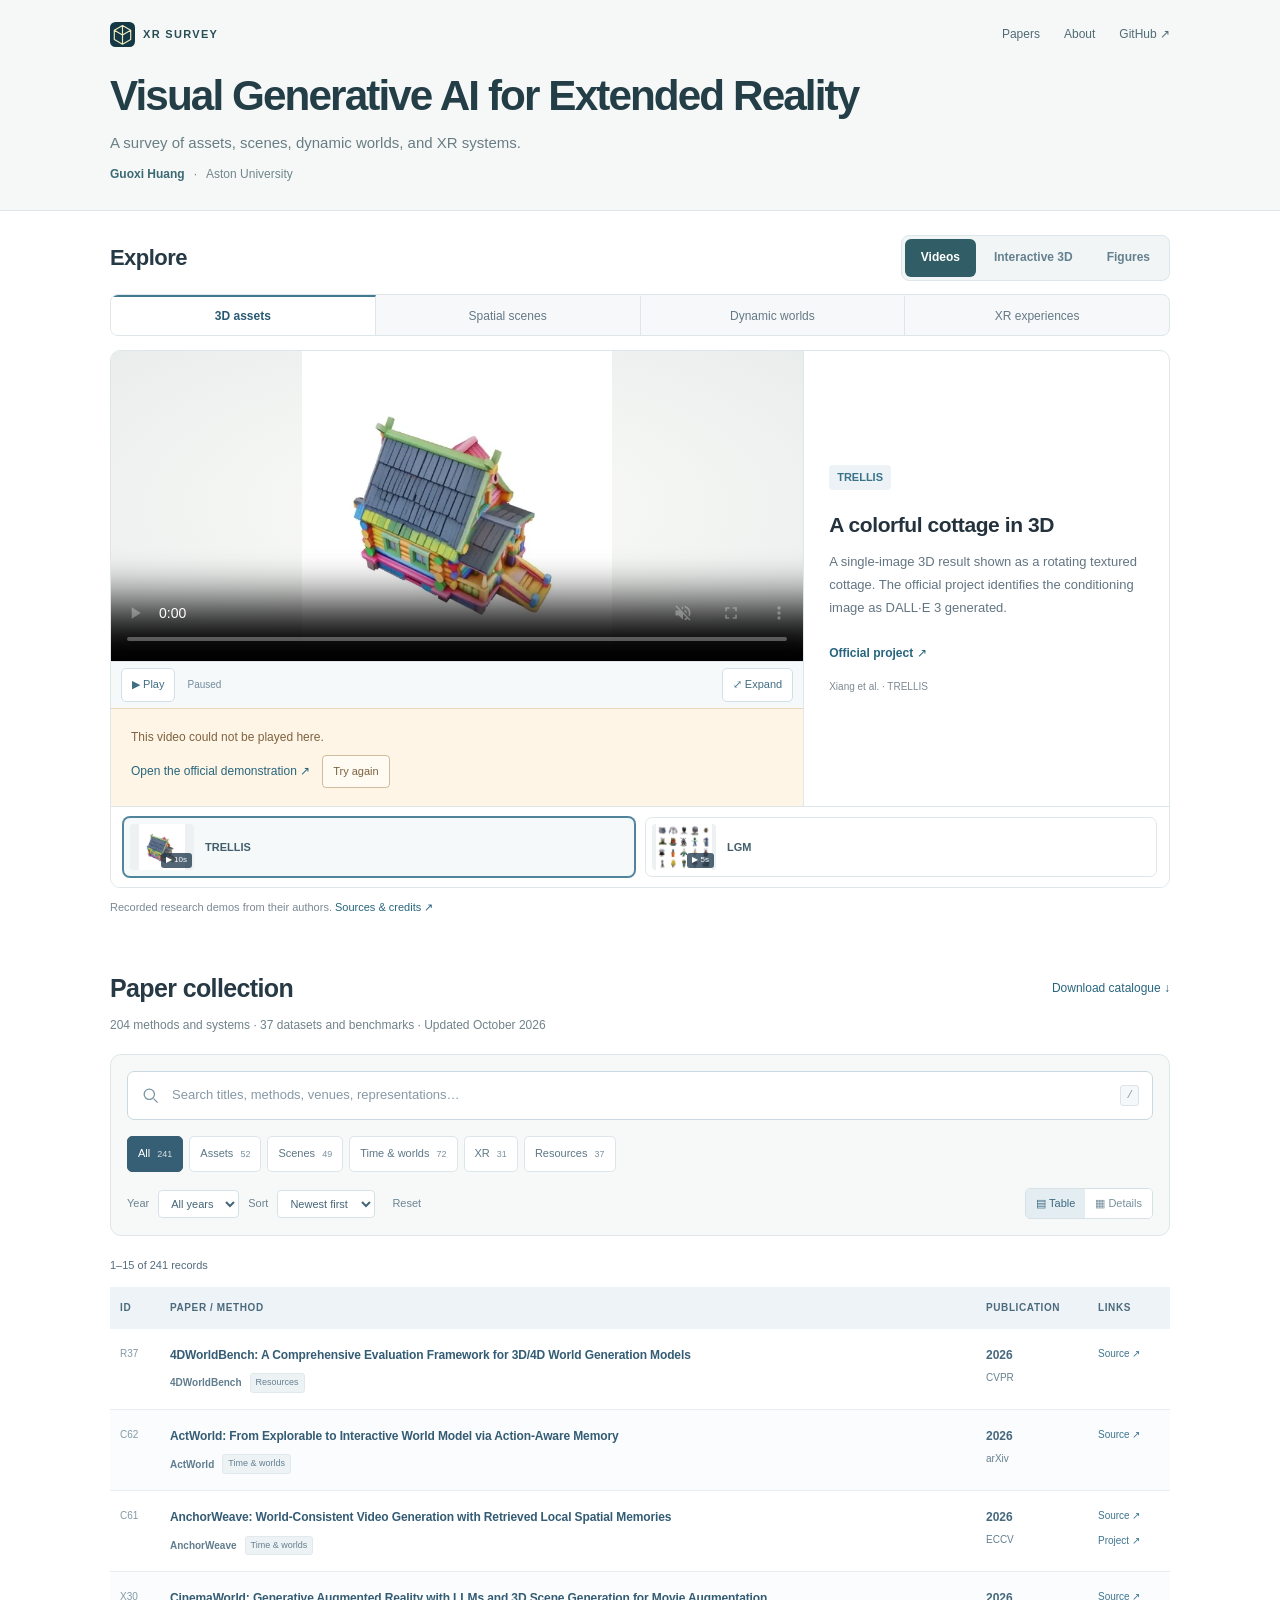
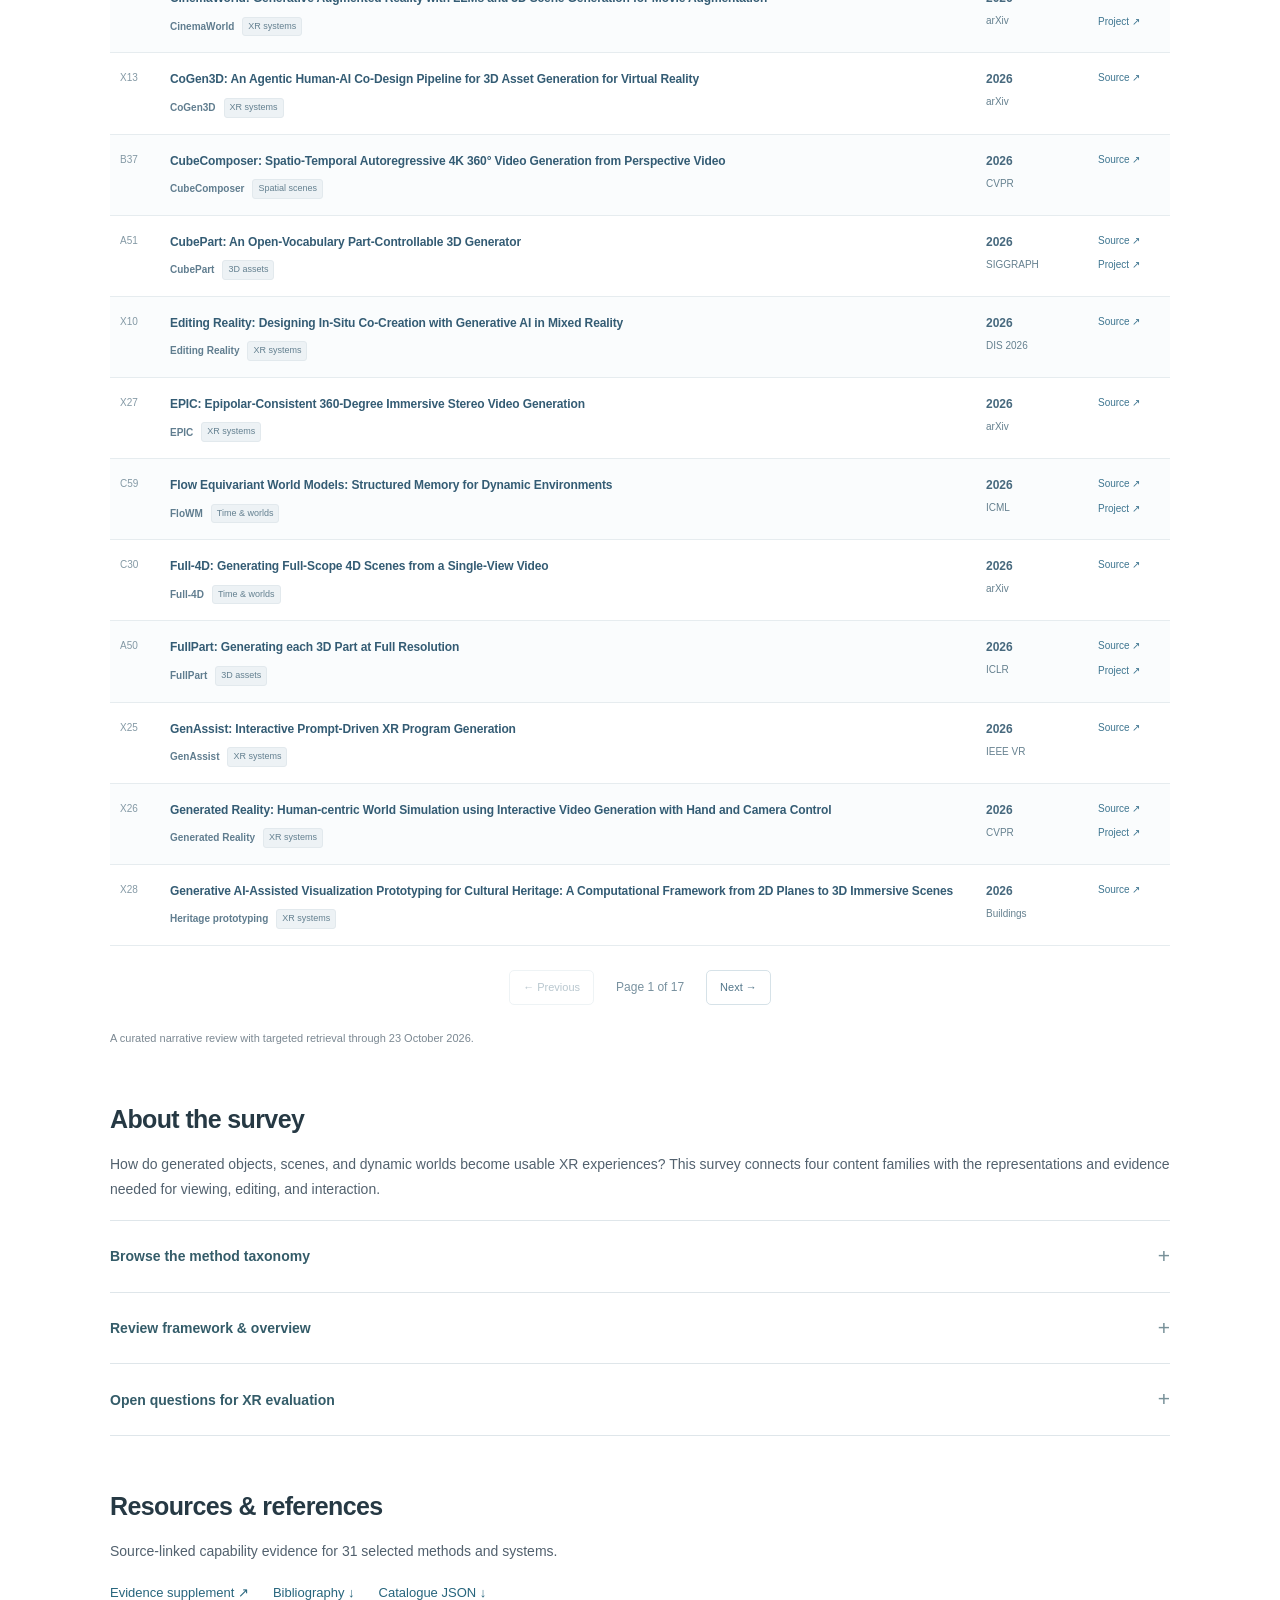
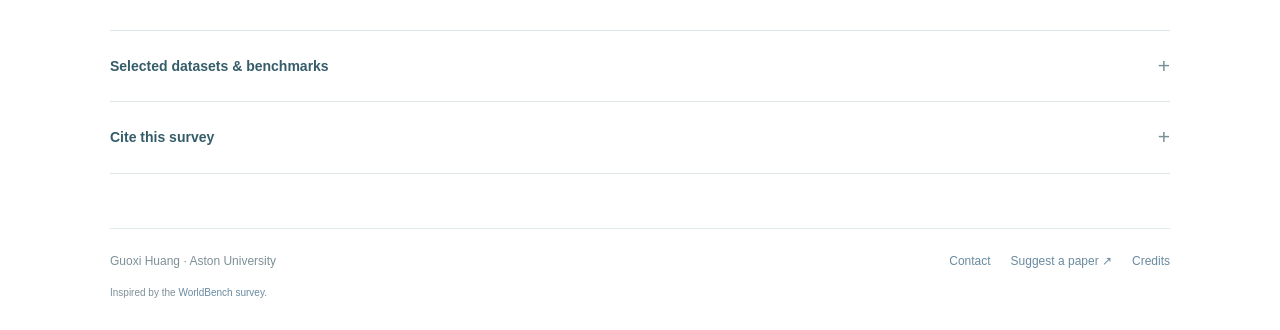
==== commit ab530d6d: "Lead with demos and simplify the survey homepage" ====
--- a/docs/index.html
+++ b/docs/index.html
@@ -13,109 +13,66 @@
   <link rel="canonical" href="https://edhuang1.github.io/xr-survey/">
   <title>Visual Generative AI for Extended Reality: A Survey</title>
   <link rel="icon" href="favicon.svg" type="image/svg+xml">
-  <link rel="stylesheet" href="styles.css?v=3">
-  <link rel="stylesheet" href="media-gallery.css?v=1">
-  <link rel="stylesheet" href="spatial-demo.css?v=1">
-  <script src="app.js?v=3" defer></script>
-  <script src="spatial-demo.js?v=1" defer></script>
+  <link rel="stylesheet" href="styles.css?v=4">
+  <link rel="stylesheet" href="media-gallery.css?v=2">
+  <link rel="stylesheet" href="spatial-demo.css?v=2">
+  <script src="app.js?v=4" defer></script>
+  <script src="spatial-demo.js?v=2" defer></script>
 </head>
 <body>
 <a class="skip-link" href="#main">Skip to content</a>
-<div class="reading-progress" aria-hidden="true"><span id="reading-progress"></span></div>
-<header class="hero" id="top">
-  <div class="topbar"><a class="brand" href="#top"><img src="favicon.svg" width="27" height="27" alt=""> VISUAL GENAI × XR</a><nav aria-label="Quick links"><a href="#examples">Examples</a><a href="#collection">Collection</a><a href="https://github.com/edhuang1/xr-survey" target="_blank" rel="noopener noreferrer">GitHub ↗</a></nav></div>
-  <div class="hero-grid">
-    <div class="hero-copy">
-      <p class="eyebrow"><span></span> FROM CONTENT GENERATION TO INTERACTION</p>
-      <h1>Visual Generative AI<br>for Extended Reality:<br><span>A Survey</span></h1>
-      <p class="hero-subtitle">Assets. Scenes. Dynamic worlds.<br>The foundations of generative XR.</p>
-      <div class="author-line"><span class="author-monogram" aria-hidden="true">GH</span><div><a href="mailto:g.huang2@aston.ac.uk">Guoxi Huang</a><span>Aston University</span></div></div>
-      <p class="updated">Research collection updated · October 23, 2026</p>
-      <div class="hero-actions"><a class="button button-cream" href="#collection"><svg viewBox="0 0 24 24" aria-hidden="true"><path d="M5 5h14v14H5zM9 5v14M5 10h14"/></svg> Collection</a><a class="button button-cream" href="#examples"><svg viewBox="0 0 24 24" aria-hidden="true"><path d="m5 17 5-6 4 4 3-4 3 6M4 4h16v16H4z"/><circle cx="9" cy="8" r="1"/></svg> Examples</a><a class="button button-cream" href="https://github.com/edhuang1/xr-survey" target="_blank" rel="noopener noreferrer"><svg viewBox="0 0 24 24" aria-hidden="true"><path d="M8 18c-4 1-4-2-5-2m14 5v-4c0-1-.3-2-1-2 3-.4 5-1.5 5-5 0-1.5-.5-2.5-1.5-3.5.2-1 .2-2-.4-3-1.7 0-2.8.6-3.6 1A13 13 0 0 0 8.5 4C7.7 3.6 6.6 3 5 3c-.6 1-.6 2-.4 3C3.6 7 3 8.5 3 10c0 3.5 2 4.6 5 5-.7.5-1 1.4-1 2v4"/></svg> GitHub</a></div>
-    </div>
-    <div class="hero-visual">
-      <div class="scene-window"><div class="scene-title"><span class="window-dots"><i></i><i></i><i></i></span><span id="scene-label">An explorable spatial scene</span><span class="scene-badge">3D → XR</span></div><img id="hero-scene" src="assets/illustrations/hero-scene.svg" alt="Illustrative isometric room with furniture, spatial geometry, and a tracked view." width="1200" height="900" fetchpriority="high"><div class="scene-bottom"><span class="status-dot"></span> Content → representation → interaction <span class="illustration-note">Illustrative</span></div></div>
-      <div class="hero-switcher" role="group" aria-label="Explore content illustrations"><button type="button" data-hero="assets" aria-pressed="false">01 <span>Assets</span></button><button type="button" data-hero="scenes" aria-pressed="true">02 <span>Scenes</span></button><button type="button" data-hero="temporal" aria-pressed="false">03 <span>Worlds</span></button><button type="button" data-hero="xr" aria-pressed="false">04 <span>XR</span></button></div>
-    </div>
-  </div>
-  <div class="hero-stats"><a href="#collection"><strong>204</strong><span>Methods & systems</span></a><a href="#collection" data-category-jump="resources"><strong>37</strong><span>Datasets & benchmarks</span></a><a href="#evidence"><strong>31</strong><span>Detailed evidence profiles</span></a><a href="#framework"><strong>4</strong><span>Comparison axes</span></a></div>
+<header class="masthead" id="top">
+  <div class="topbar"><a class="brand" href="#top"><img src="favicon.svg" width="25" height="25" alt=""> XR SURVEY</a><nav aria-label="Quick links"><a href="#collection">Papers</a><a href="#overview">About</a><a href="https://github.com/edhuang1/xr-survey" target="_blank" rel="noopener noreferrer">GitHub ↗</a></nav></div>
+  <div class="title-block"><h1>Visual Generative AI for Extended Reality</h1><p class="subtitle">A survey of assets, scenes, dynamic worlds, and XR systems.</p><p class="byline"><a href="mailto:g.huang2@aston.ac.uk">Guoxi Huang</a><span>·</span>Aston University</p></div>
 </header>
-<div class="page-layout">
-  <aside class="sidebar"><nav aria-label="On this page"><p class="nav-title">CONTENTS</p><a href="#overview">Introduction</a><a href="#domains">Definition</a><a href="#taxonomy">Taxonomy</a><a href="#framework">Framework</a><a href="#examples">Visual examples</a><a href="#collection">Collections</a><a href="#benchmarks">Datasets & benchmarks</a><a href="#evaluation">XR evaluation</a><a href="#evidence">Evidence</a><a href="#citation">Citation</a><a href="#contact">About</a></nav><div class="sidebar-footer"><span class="small-status"></span> 241 catalogue entries<br><span>Coverage through Oct 2026</span></div></aside>
-  <main id="main">
-    <section id="overview" class="section">
-      <h2><span class="section-icon">◈</span> Introduction</h2>
-      <p class="lead">Generative models are changing how we create 3D objects, build spatial scenes, and imagine interactive worlds. Bringing these outputs into extended reality means connecting what a model generates to what a person can actually do.</p>
-      <p>A convincing image is only the starting point. Walking around a generated scene, editing an object's parts, keeping a change after a revisit, and responding to tracked input each require particular representations and system components.</p>
-      <div class="intro-highlight">This survey connects <strong>visual assets, spatial scenes, temporal content, and XR systems</strong> through a shared framework of generated outputs, exposed representations, and operational evidence.</div>
-      <figure class="overview-figure"><button class="image-button" type="button" data-lightbox="assets/overview.png" data-caption="Review overview: generated content, mechanisms, evaluation targets, and XR operations."><img src="assets/overview-preview.webp" width="1600" height="951" alt="Review overview linking four content families to mechanisms, data, evaluation, and XR operations." loading="lazy"><span class="expand-label">⤢ Expand figure</span></button><figcaption>From generated content to XR operations. Source examples: SceneScape, 4D-fy, and WorldPlay. <a href="assets/CREDITS.md">Figure credits ↗</a></figcaption></figure>
-      <details class="abstract"><summary>Read the abstract <span>+</span></summary><p id="abstract-text">The review catalogues 204 methods and systems and 37 resources. Four comparison axes organize the analysis, and source-linked profiles examine capability evidence for 31 selected methods and systems.</p></details>
-      <div id="reading-routes" class="reading-routes"></div>
-    </section>
-    <section id="domains" class="section">
-      <h2><span class="section-icon">▱</span> What is generated?</h2><p class="section-intro">Four complementary content families span the route from a single asset to an interactive XR experience.</p>
-      <div id="domain-grid" class="domain-grid">
-        <article class="definition-card"><img src="assets/illustrations/assets.svg" width="600" height="400" alt="Illustrative 3D asset with separable components." loading="lazy"><h3>Visual assets</h3><p>Geometry, appearance, parts, and materials for object-level creation.</p></article>
-        <article class="definition-card"><img src="assets/illustrations/scenes.svg" width="600" height="400" alt="Illustrative spatial scene." loading="lazy"><h3>Spatial scenes</h3><p>Layouts, retained environments, and generated views for spatial exploration.</p></article>
-        <article class="definition-card"><img src="assets/illustrations/worlds.svg" width="600" height="400" alt="Illustrative sequence of a changing world." loading="lazy"><h3>Temporal content & worlds</h3><p>Time-varying 3D and action-conditioned observations.</p></article>
-        <article class="definition-card"><img src="assets/illustrations/xr.svg" width="600" height="400" alt="Illustrative XR headset and spatial interaction." loading="lazy"><h3>XR systems</h3><p>Interfaces, delivery, and rendering that connect generation to interaction.</p></article>
-      </div>
-    </section>
-    <section id="taxonomy" class="section">
-      <h2><span class="section-icon">⌘</span> A hierarchical taxonomy</h2><p class="section-intro">Explore the method families in the full catalogue. Select a method to find its paper and technical descriptors.</p>
-      <div class="taxonomy-tabs segmented-tabs" role="tablist" aria-label="Taxonomy domain"><button id="tax-assets" role="tab" aria-selected="true" aria-controls="taxonomy-panel" data-taxonomy="assets" type="button">Visual assets <span>52</span></button><button id="tax-scenes" role="tab" aria-selected="false" aria-controls="taxonomy-panel" data-taxonomy="scenes" type="button" tabindex="-1">Spatial scenes <span>49</span></button><button id="tax-temporal" role="tab" aria-selected="false" aria-controls="taxonomy-panel" data-taxonomy="temporal" type="button" tabindex="-1">Time & worlds <span>72</span></button><button id="tax-xr" role="tab" aria-selected="false" aria-controls="taxonomy-panel" data-taxonomy="xr" type="button" tabindex="-1">XR systems <span>31</span></button></div>
-      <div id="taxonomy-panel" role="tabpanel" aria-labelledby="tax-assets" class="taxonomy-panel"><p>Loading the taxonomy…</p></div>
-      <details class="full-taxonomy"><summary><span>View the illustrated taxonomy <small>60 representatives · 20 families · 4 domains</small></span><span>+</span></summary><button type="button" class="image-button" data-lightbox="assets/taxonomy.png" data-caption="Illustrated taxonomy of 60 representatives. Annual counts summarize 203 catalogue papers, excluding the Genie 3 official blog."><img src="assets/taxonomy-preview.webp" width="1600" height="2290" alt="Illustrated taxonomy of 60 representative methods and the annual catalogue counts." loading="lazy"><span class="expand-label">⤢ Expand figure</span></button></details>
-    </section>
-    <section id="framework" class="section">
-      <h2><span class="section-icon">⊞</span> Four axes for comparison</h2><p>Content categories tell us what is created. These four axes explain how it is constructed and what remains available during use.</p><div id="axis-grid" class="axis-grid"></div>
-      <div class="operation-path"><span>Generated output</span><b aria-hidden="true">→</b><span>Exposed representation</span><b aria-hidden="true">→</b><span>Supporting component</span><b aria-hidden="true">→</b><span>XR operation</span></div>
-    </section>
-    <section id="examples" class="section">
-      <h2><span class="section-icon">▧</span> Generated content in motion</h2><p class="section-intro">Watch objects turn, move through generated scenes, and see XR interaction in action. Select a category and a demo to explore the original research.</p>
-      <div class="media-mode-row"><div class="media-mode" role="group" aria-label="Example format"><button type="button" data-example-mode="videos" aria-pressed="true">▶ Videos & motion <span>8</span></button><button type="button" data-example-mode="figures" aria-pressed="false">▧ Research figures <span>12</span></button></div><span class="media-mode-note">Official project demonstrations</span></div>
-      <div id="example-tabs" class="segmented-tabs" role="tablist" aria-label="Visual example category"></div>
-      <div id="example-panel" role="tabpanel" class="example-panel"><p>Loading visual examples…</p></div>
-      <p class="fine-print">Videos stream from the authors' project websites. These are recorded demonstrations, not live model inference or experiments reproduced by this survey. <a href="assets/CREDITS.md">Media sources & credits ↗</a></p>
-      <div id="spatial-demo"></div>
-    </section>
+<main id="main" class="site-main">
+  <section id="examples" class="section showcase-section">
+    <div class="showcase-toolbar"><h2>Explore</h2><div class="media-mode" role="group" aria-label="Example format"><button type="button" data-example-mode="videos" aria-pressed="true" aria-controls="example-panel">Videos</button><button type="button" data-example-mode="interactive" aria-pressed="false" aria-controls="spatial-demo">Interactive 3D</button><button type="button" data-example-mode="figures" aria-pressed="false" aria-controls="example-panel">Figures</button></div></div>
+    <div id="example-tabs" class="segmented-tabs" role="tablist" aria-label="Visual example category"></div>
+    <div id="example-panel" role="tabpanel" class="example-panel"><p>Loading demonstrations…</p></div>
+    <div id="spatial-demo" hidden></div>
+    <p id="media-credit" class="fine-print">Recorded research demos from their authors. <a href="assets/CREDITS.md">Sources & credits ↗</a></p>
+  </section>
     <section id="collection" class="section collection-section">
-      <div class="heading-row"><h2><span class="section-icon">▤</span> Paper collections</h2><a class="text-link" href="data/catalogue.json" download>Download catalogue ↓</a></div>
-      <p class="section-intro">Search the complete collection of 204 methods and systems and 37 resources. Browse compact tables or open the detailed record for a method.</p>
+      <div class="heading-row"><h2>Paper collection</h2><a class="text-link" href="data/catalogue.json" download>Download catalogue ↓</a></div>
+      <p class="section-intro">204 methods and systems · 37 datasets and benchmarks · Updated October 2026</p>
       <div class="collection-controls"><label class="search-box"><svg viewBox="0 0 24 24" aria-hidden="true"><circle cx="10.5" cy="10.5" r="6.5"/><path d="m16 16 5 5"/></svg><span class="sr-only">Search papers</span><input type="search" id="search" placeholder="Search titles, methods, venues, representations…" autocomplete="off"><kbd aria-hidden="true">/</kbd></label>
         <div class="category-filters" role="group" aria-label="Content category"><button type="button" data-category="all" aria-pressed="true">All <span>241</span></button><button type="button" data-category="assets" aria-pressed="false">Assets <span>52</span></button><button type="button" data-category="scenes" aria-pressed="false">Scenes <span>49</span></button><button type="button" data-category="temporal" aria-pressed="false">Time & worlds <span>72</span></button><button type="button" data-category="xr" aria-pressed="false">XR <span>31</span></button><button type="button" data-category="resources" aria-pressed="false">Resources <span>37</span></button></div>
         <div class="select-row"><label for="year">Year</label><select id="year"><option value="all">All years</option></select><label for="sort">Sort</label><select id="sort"><option value="newest">Newest first</option><option value="oldest">Oldest first</option><option value="name">Method A–Z</option></select><button id="reset-filters" class="reset" type="button">Reset</button><div class="view-toggle" role="group" aria-label="Collection layout"><button type="button" data-view="table" aria-pressed="true" title="Table view">▤ <span>Table</span></button><button type="button" data-view="cards" aria-pressed="false" title="Detailed view">▦ <span>Details</span></button></div></div>
       </div>
-      <div class="results-meta"><p id="result-count" role="status" aria-live="polite">Loading catalogue…</p><span>Source links open the original research ↗</span></div>
+      <div class="results-meta"><p id="result-count" role="status" aria-live="polite">Loading catalogue…</p></div>
       <div id="paper-list" aria-label="Research catalogue"></div><p id="empty-state" class="empty-state" hidden>No matching papers. Try another term or reset the filters.</p>
       <div id="pagination" class="pagination" hidden><button id="previous-page" type="button">← Previous</button><span id="page-status"></span><button id="next-page" type="button">Next →</button></div>
-      <noscript><p>The interactive collection requires JavaScript. <a href="data/catalogue.json">Download all 241 records</a>.</p></noscript><p class="fine-print">A critical narrative review with purposive selection and targeted retrieval through 23 October 2026. Counts describe this catalogue, not the prevalence of approaches across the field.</p>
+      <noscript><p>The interactive collection requires JavaScript. <a href="data/catalogue.json">Download all 241 records</a>.</p></noscript><p class="fine-print">A curated narrative review with targeted retrieval through 23 October 2026.</p>
     </section>
-    <section id="benchmarks" class="section">
-      <div class="heading-row"><h2><span class="section-icon">◫</span> Datasets & benchmarks</h2><a href="#collection" data-category-jump="resources" class="text-link">Explore all 37 ↗</a></div><p class="section-intro">Resources serve different roles: providing training content, furnishing interactive environments, or evaluating a specified generation task.</p><div id="benchmark-grid" class="benchmark-grid"></div>
-    </section>
-    <section id="evaluation" class="section">
-      <h2><span class="section-icon">◎</span> From generation to XR evaluation</h2><p class="section-intro">Five proposed evaluation designs connect model-level evidence to the demands of immersive use. Each starts with an explicit operation and a measurable endpoint.</p><div id="agenda-list" class="agenda-list"></div><p class="fine-print">Research agenda: these are proposed matched evaluations, not new experimental results.</p>
-    </section>
-    <section id="evidence" class="section">
-      <h2><span class="section-icon">▥</span> Evidence behind the capabilities</h2><p class="section-intro">Which operation was demonstrated, by which component, and under which configuration? The supplement preserves the source locations behind the review's capability profiles.</p>
-      <div class="evidence-panel"><div><span class="overline">SOURCE-LINKED EVIDENCE</span><h3>From a capability claim<br>to an inspected source.</h3><p>Explore 31 selected profiles across eight capability dimensions, with all 248 cell explanations and configuration-specific evidence.</p><a class="button button-dark" href="evidence/index.html">Explore the evidence ↗</a></div><div class="evidence-numbers"><div><strong>31</strong><span>Selected profiles</span></div><div><strong>8</strong><span>Capability dimensions</span></div><div><strong>248</strong><span>Cell explanations</span></div></div></div>
-      <div id="resources" class="resource-list"><a href="data/catalogue.json" download><span class="file-icon">{ }</span><span><strong>Research catalogue</strong><small>241 source-linked records · JSON</small></span><b>↓</b></a><a href="paper/references.bib" download><span class="file-icon">Bᵢ</span><span><strong>Bibliography</strong><small>Research reference library · BibTeX</small></span><b>↓</b></a><a href="evidence/index.html"><span class="file-icon">≡</span><span><strong>Evidence supplement</strong><small>Profiles, inspection notes & quantitative evidence</small></span><b>↗</b></a></div>
-    </section>
-    <section id="citation" class="section">
-      <h2><span class="section-icon">❞</span> Citation</h2><p>If this survey helps your research, please use the following bibliographic information.</p><div class="citation-block"><div class="code-header"><span>BibTeX</span><button id="copy-citation" type="button">Copy citation</button></div><pre><code id="citation-text">@unpublished{huang2026visualgenerativexr,
+  <section id="overview" class="section about-section">
+    <h2>About the survey</h2>
+    <p id="domains">How do generated objects, scenes, and dynamic worlds become usable XR experiences? This survey connects four content families with the representations and evidence needed for viewing, editing, and interaction.</p>
+    <details id="taxonomy" class="review-detail"><summary>Browse the method taxonomy</summary><div class="detail-content">
+      <div class="taxonomy-tabs segmented-tabs" role="tablist" aria-label="Taxonomy domain"><button id="tax-assets" role="tab" aria-selected="true" aria-controls="taxonomy-panel" data-taxonomy="assets" type="button">Visual assets <span>52</span></button><button id="tax-scenes" role="tab" aria-selected="false" aria-controls="taxonomy-panel" data-taxonomy="scenes" type="button" tabindex="-1">Spatial scenes <span>49</span></button><button id="tax-temporal" role="tab" aria-selected="false" aria-controls="taxonomy-panel" data-taxonomy="temporal" type="button" tabindex="-1">Time & worlds <span>72</span></button><button id="tax-xr" role="tab" aria-selected="false" aria-controls="taxonomy-panel" data-taxonomy="xr" type="button" tabindex="-1">XR systems <span>31</span></button></div>
+      <div id="taxonomy-panel" role="tabpanel" aria-labelledby="tax-assets" class="taxonomy-panel"><p>Loading the taxonomy…</p></div>
+      <details class="full-taxonomy"><summary><span>View the illustrated taxonomy <small>60 representatives · 20 families · 4 domains</small></span><span>+</span></summary><button type="button" class="image-button" data-lightbox="assets/taxonomy.png" data-caption="Illustrated taxonomy of 60 representatives. Annual counts summarize 203 catalogue papers, excluding the Genie 3 official blog."><img src="assets/taxonomy-preview.webp" width="1600" height="2290" alt="Illustrated taxonomy of 60 representative methods and the annual catalogue counts." loading="lazy"><span class="expand-label">⤢ Expand figure</span></button></details>
+</div></details>
+    <details id="framework" class="review-detail"><summary>Review framework & overview</summary><div class="detail-content"><p>Compare what is generated, how it is generated, the representation exposed to applications, and when generation enters the interaction loop.</p>
+      <figure class="overview-figure"><button class="image-button" type="button" data-lightbox="assets/overview.png" data-caption="Review overview: generated content, mechanisms, evaluation targets, and XR operations."><img src="assets/overview-preview.webp" width="1600" height="951" alt="Review overview linking four content families to mechanisms, data, evaluation, and XR operations." loading="lazy"><span class="expand-label">⤢ Expand figure</span></button><figcaption>From generated content to XR operations. Source examples: SceneScape, 4D-fy, and WorldPlay. <a href="assets/CREDITS.md">Figure credits ↗</a></figcaption></figure></div></details>
+    <details id="evaluation" class="review-detail"><summary>Open questions for XR evaluation</summary><div class="detail-content"><p>Proposed evaluation directions, rather than new experimental results.</p><ul id="agenda-list" class="compact-list"></ul></div></details>
+  </section>
+  <section id="evidence" class="section resources-section">
+    <h2>Resources & references</h2>
+    <p>Source-linked capability evidence for 31 selected methods and systems.</p>
+    <div id="resources" class="resource-links"><a href="evidence/index.html">Evidence supplement ↗</a><a href="paper/references.bib" download>Bibliography ↓</a><a href="data/catalogue.json" download>Catalogue JSON ↓</a></div>
+    <details id="benchmarks" class="review-detail"><summary>Selected datasets & benchmarks</summary><div class="detail-content"><ul id="benchmark-grid" class="compact-list"></ul><a href="#collection" data-category-jump="resources">Browse all 37 resources →</a></div></details>
+    <details id="citation" class="review-detail"><summary>Cite this survey</summary><div class="detail-content">
+<div class="citation-block"><div class="code-header"><span>BibTeX</span><button id="copy-citation" type="button">Copy citation</button></div><pre><code id="citation-text">@unpublished{huang2026visualgenerativexr,
   title  = {Visual Generative AI for Extended Reality: A Survey},
   author = {Huang, Guoxi},
   year   = {2026},
   note   = {Manuscript, 23 October 2026}
 }</code></pre><span id="copy-status" class="sr-only" role="status"></span></div>
-    </section>
-    <section id="contact" class="section contact-section">
-      <h2><span class="section-icon">◉</span> About this project</h2><div class="contact-card"><div class="contact-avatar" aria-hidden="true">GH</div><div><h3>Guoxi Huang</h3><p>School of Computer Science and Digital Technologies<br>Aston University · Birmingham, United Kingdom</p><div class="contact-links"><a href="mailto:g.huang2@aston.ac.uk">Email ↗</a><a href="https://github.com/edhuang1/xr-survey/issues" target="_blank" rel="noopener noreferrer">Suggest a correction ↗</a><a href="https://github.com/edhuang1/xr-survey/blob/main/CONTRIBUTING.md" target="_blank" rel="noopener noreferrer">Contribute ↗</a></div></div></div><p class="acknowledgement">We thank the authors of the collected work for sharing their research. The website's visual organization is inspired by the <a href="https://worldbench.github.io/survey" target="_blank" rel="noopener noreferrer">WorldBench survey website</a>.</p>
-    </section>
-  </main>
-</div>
-<footer class="footer"><a class="brand" href="#top"><img src="favicon.svg" width="27" height="27" alt=""> VISUAL GENAI × XR</a><p>Guoxi Huang · Aston University · 2026</p><a href="assets/CREDITS.md">Image sources & credits</a><a class="back-top" href="#top" aria-label="Back to top">↑</a></footer>
+</div></details>
+  </section>
+</main>
+<footer id="contact" class="footer"><p>Guoxi Huang · Aston University</p><div><a href="mailto:g.huang2@aston.ac.uk">Contact</a><a href="https://github.com/edhuang1/xr-survey/issues" target="_blank" rel="noopener noreferrer">Suggest a paper ↗</a><a href="assets/CREDITS.md">Credits</a></div><p class="design-credit">Inspired by the <a href="https://worldbench.github.io/survey" target="_blank" rel="noopener noreferrer">WorldBench survey</a>.</p></footer>
 <dialog id="video-dialog" class="video-dialog" aria-label="Expanded video"><div class="dialog-toolbar"><p id="expanded-video-title"></p><button type="button" id="close-video" aria-label="Close expanded video">×</button></div><div id="expanded-video"></div></dialog>
 <dialog id="image-dialog" class="image-dialog" aria-label="Expanded figure"><div class="dialog-toolbar"><p id="lightbox-caption"></p><button type="button" id="close-lightbox" aria-label="Close expanded figure">×</button></div><img id="lightbox-image" alt="Expanded research figure"></dialog>
 </body>
--- a/docs/styles.css
+++ b/docs/styles.css
@@ -1,4 +1,4 @@
-:root{--ink:#24323d;--muted:#60717d;--accent:#27657d;--line:#dfe6ea;--soft:#f3f7f9;--cream:#fff3d9;--radius:14px;--shadow:0 14px 45px #1532460b;font-family:Inter,"Segoe UI",Arial,sans-serif;color:var(--ink);font-size:16px;line-height:1.75;font-synthesis:none}
+:root{--ink:#24323d;--muted:#60717d;--accent:#27657d;--line:#dfe6ea;--soft:#f3f7f9;--cream:#fff3d9;--radius:14px;--shadow:none;font-family:Inter,"Segoe UI",Arial,sans-serif;color:var(--ink);font-size:16px;line-height:1.75;font-synthesis:none}
 *{box-sizing:border-box}html{scroll-behavior:smooth;scroll-padding-top:28px}body{margin:0;background:#fff}a{color:var(--accent);text-decoration:none}a:hover{text-decoration:underline;text-underline-offset:4px}button,input,select{font:inherit}button,a,input,select,summary{-webkit-tap-highlight-color:transparent}button{cursor:pointer}button:disabled{cursor:default;opacity:.4}button:focus-visible,a:focus-visible,input:focus-visible,select:focus-visible,summary:focus-visible{outline:3px solid #d39436;outline-offset:4px}button{color:inherit}img{display:block;max-width:100%}svg{display:block}p{margin:0 0 18px}h1,h2,h3,h4{line-height:1.3;margin:0;font-weight:680;letter-spacing:-.035em}h3{font-size:20px;letter-spacing:-.02em}[hidden]{display:none!important}.sr-only{position:absolute;width:1px;height:1px;padding:0;margin:-1px;overflow:hidden;clip:rect(0,0,0,0);white-space:nowrap;border:0}.skip-link{position:fixed;top:-80px;left:20px;background:#fff;padding:10px 20px;z-index:100}.skip-link:focus{top:16px}.reading-progress{position:fixed;left:0;top:0;width:100%;height:3px;z-index:50;pointer-events:none}.reading-progress span{display:block;height:100%;width:0;background:#d4ae65}
 .hero{color:#fff3dd;background:radial-gradient(ellipse at 100% 0%,#ffedcdad 0%,#b9c2bb38 24%,transparent 52%),linear-gradient(116deg,#091923 0%,#203e53 55%,#6e8d9a 100%);padding:29px max(4vw,24px) 0;overflow:hidden}.topbar,.hero-grid,.hero-stats{max-width:1360px;margin-left:auto;margin-right:auto}.topbar{display:flex;align-items:center;justify-content:space-between;gap:20px}.brand{font-size:12px;letter-spacing:.14em;font-weight:750;display:flex;align-items:center;gap:11px;color:inherit;white-space:nowrap}.topbar nav{display:flex;gap:27px;font-size:13px}.topbar a{color:inherit}.hero-grid{display:grid;grid-template-columns:1.06fr 1fr;align-items:center;gap:58px;padding:64px 0 57px}.eyebrow{font-size:10px;letter-spacing:.17em;font-weight:650;color:#e7d5b4;display:flex;align-items:center;gap:9px;margin-bottom:21px}.eyebrow>span{width:22px;height:1px;background:#dbc08e}.hero h1{font-size:clamp(37px,4.05vw,62px);line-height:1.14;letter-spacing:-.045em;font-weight:720;color:#fff3d9}.hero h1 span{color:#d9c69e}.hero-subtitle{font-size:19px;line-height:1.65;font-weight:350;color:#e1e7e7;margin:25px 0}.author-line{display:flex;align-items:center;gap:12px;font-size:15px;line-height:1.45}.author-monogram{width:36px;height:36px;display:grid;place-items:center;border:1px solid #e6cf9d80;border-radius:50%;font-family:Georgia,serif;color:#edd7a8;font-size:15px}.author-line a{color:#fff3d9;font-weight:600}.author-line div>span{display:block;font-size:12px;color:#c5d1d7}.updated{font-size:11px;color:#c0cbd1;margin:14px 0 23px}.hero-actions{display:flex;flex-wrap:wrap;gap:10px}.button{display:inline-flex;align-items:center;justify-content:center;gap:8px;font-size:13px;line-height:1.4;font-weight:650;padding:12px 17px;border-radius:7px;border:1px solid transparent;transition:transform .15s,background .15s}.button:hover{text-decoration:none;transform:translateY(-2px)}.button svg{width:17px;height:17px;stroke:currentColor;fill:none;stroke-width:1.7;stroke-linecap:round;stroke-linejoin:round}.button-cream{background:var(--cream);color:#233b4a;box-shadow:0 4px 12px #0001}.button-cream:hover{background:#fffaf0}.button-dark{color:#fff;background:#294d61}.hero-visual{min-width:0;perspective:1400px;padding-top:15px}.scene-window{background:#f4f3ee;border-radius:16px;box-shadow:0 25px 70px #06111e4d;border:1px solid #fff7;overflow:hidden;transform:rotateY(-3deg) rotateZ(1deg)}.scene-title{height:40px;display:flex;align-items:center;gap:12px;padding:0 14px;background:#fffef7;color:#60717c;font-size:10px;border-bottom:1px solid #dae1df}.window-dots{display:flex;gap:5px}.window-dots i{display:block;width:6px;height:6px;border-radius:50%;background:#dfb98d}.window-dots i:nth-child(2){background:#c8d3b1}.window-dots i:nth-child(3){background:#b4cbd3}.scene-badge{margin-left:auto;background:#e6eeeb;color:#486d68;padding:1px 6px;border-radius:3px;font-size:9px;white-space:nowrap}.scene-window>img{width:100%;height:auto;aspect-ratio:4/3;object-fit:contain;background:#f5f0e5}.scene-bottom{display:flex;align-items:center;gap:7px;padding:9px 13px;background:#fffef7;color:#617079;font-size:9px}.status-dot,.small-status{width:6px;height:6px;background:#528975;border-radius:50%;display:inline-block;flex:none}.illustration-note{margin-left:auto;font-size:9px;color:#7b858a}.hero-switcher{display:flex;justify-content:center;gap:5px;margin-top:21px}.hero-switcher button{background:transparent;border:1px solid transparent;border-radius:5px;color:#cfdae0;font-size:10px;padding:7px 12px;white-space:nowrap}.hero-switcher button span{font-size:12px;margin-left:4px}.hero-switcher button[aria-pressed=true]{border-color:#ffefd957;background:#fff2d91c;color:#fff3d9}.hero-switcher button:hover{background:#fff2d915}.hero-stats{display:grid;grid-template-columns:repeat(4,1fr);border-top:1px solid #ffffff25;padding:24px 0 26px}.hero-stats a{color:#fff1d6;text-align:center;border-right:1px solid #ffffff20}.hero-stats a:last-child{border:0}.hero-stats a:hover{text-decoration:none;color:#fff}.hero-stats strong{font-size:30px;display:block;line-height:1.25;letter-spacing:-.04em;font-weight:550}.hero-stats span{font-size:11px;color:#d0dadd;letter-spacing:.02em}
 .page-layout{max-width:1360px;margin:auto;padding:66px 34px 10px;display:grid;grid-template-columns:170px minmax(0,1fr);gap:54px}.sidebar{position:sticky;top:35px;align-self:start;font-size:12px;line-height:1.5}.nav-title{font-size:10px;color:#84919a;letter-spacing:.15em;font-weight:700;margin:0 0 17px 13px}.sidebar nav a{display:block;color:#667781;padding:8px 12px;margin:2px 0;border-left:2px solid #e5eaed;font-size:12px;transition:background .15s}.sidebar nav a:hover,.sidebar nav a.active{background:#f0f5f7;text-decoration:none;color:#245e77;border-color:#428099}.sidebar-footer{font-size:10px;color:#5e7481;border-top:1px solid var(--line);padding:19px 12px;margin-top:25px;line-height:1.9}.sidebar-footer .small-status{margin-right:5px}.sidebar-footer>span:last-child{color:#84909a}.section{margin:0 0 74px;scroll-margin-top:30px;min-width:0}.section h2{font-size:30px;letter-spacing:-.035em;color:#263944;margin-bottom:30px;position:relative;padding-bottom:17px}.section h2:after{content:"";position:absolute;left:0;bottom:0;width:64px;height:2px;background:linear-gradient(90deg,#3b7890,#c6d8dc)}.section-icon{font-weight:400;color:#43788c;margin-right:8px;font-size:27px}.section>p{font-size:15px;line-height:1.85;color:#52616e}.section>p.lead{font-size:18px;color:#314752;line-height:1.85}.section-intro{max-width:850px;margin-bottom:25px}.intro-highlight{border-left:3px solid #91adbc;background:#f3f7f9;padding:19px 24px;font-size:15px;color:#465f6e;line-height:1.8;margin:26px 0 30px}.overview-figure{margin:0 0 25px}.image-button{display:block;position:relative;border:1px solid #e1e7eb;border-radius:10px;background:#fff;padding:13px;width:100%;overflow:hidden}.image-button>img{width:100%;height:auto}.image-button:hover{border-color:#7193a5}.expand-label{position:absolute;right:12px;bottom:12px;background:#fffef9e8;border:1px solid #dfe5e9;border-radius:5px;font-size:11px;color:#4e6979;padding:4px 9px;box-shadow:0 2px 10px #0001}figcaption{font-size:11px;line-height:1.75;color:#687985;margin:10px 4px}.abstract{border-top:1px solid var(--line);border-bottom:1px solid var(--line);margin:25px 0 32px}.abstract summary{display:flex;justify-content:space-between;cursor:pointer;padding:17px 0;font-size:14px;color:#2b5e75;font-weight:600;list-style:none}.abstract summary span{font-size:19px;line-height:1}.abstract p{font-size:14px;line-height:1.9;color:#586976;padding-bottom:10px}.reading-routes{display:grid;grid-template-columns:repeat(3,1fr);gap:16px}.route-card{border:1px solid var(--line);border-radius:10px;padding:22px 19px;background:#fdfefe}.route-number{font-size:11px;color:#7a949f;letter-spacing:.1em;display:block;margin-bottom:12px}.route-card h3{font-size:16px;line-height:1.4;min-height:45px;letter-spacing:-.015em}.route-card>p{font-size:12px;line-height:1.75;margin:12px 0 15px;color:#647582}.route-card ol{list-style:none;padding:0;margin:0;counter-reset:steps}.route-card li{font-size:11px;line-height:1.6;margin-top:9px;display:flex;gap:8px;counter-increment:steps}.route-card li:before{content:counter(steps);background:#e9f0f3;color:#577483;width:18px;height:18px;border-radius:50%;display:inline-grid;place-items:center;flex:none;font-size:10px}.route-card a{color:#386c82}
@@ -12,3 +12,57 @@
 @media(max-width:700px){.hero{padding:23px 26px 0}.topbar .brand{font-size:10px;gap:7px;letter-spacing:.09em}.topbar nav{gap:14px;font-size:11px}.topbar nav a:first-child{display:none}.hero-grid{grid-template-columns:1fr;gap:32px;padding:45px 0 34px}.hero h1{font-size:clamp(37px,7vw,49px)}.hero-copy{max-width:580px}.eyebrow{font-size:9px;letter-spacing:.13em}.hero-subtitle{font-size:18px}.hero-visual{max-width:520px;width:100%;padding-top:0;margin:auto}.scene-window{transform:none}.scene-window>img{max-height:350px}.scene-title{font-size:10px;height:35px}.scene-badge{display:block}.scene-bottom{font-size:9px}.hero-switcher{margin-top:14px}.hero-switcher button{padding:7px 12px;font-size:10px}.hero-switcher button span{font-size:12px}.hero-stats{padding:20px 0}.hero-stats strong{font-size:25px}.hero-stats span{font-size:9px}.page-layout{padding:28px 25px 0}.sidebar{margin-bottom:38px}.reading-routes{grid-template-columns:1fr;gap:12px}.route-card{padding:20px}.route-card h3{min-height:0}.route-card ol{display:flex;flex-wrap:wrap;gap:10px 16px}.route-card li{margin-top:4px}.route-number{margin-bottom:8px}.route-card>p{margin:8px 0}.definition-body{padding:21px}.definition-body h3{font-size:20px}.definition-card>img{height:155px}.segmented-tabs button{font-size:11px;padding:12px 7px}.segmented-tabs button span{display:none}.taxonomy-families{grid-template-columns:1fr}.axis-card{padding:20px}.axis-title{gap:9px}.axis-title h3{font-size:17px}.operation-path{padding:17px 10px;gap:5px}.operation-path span{font-size:10px}.example-stage{grid-template-columns:1fr}.example-image{border-right:0;border-bottom:1px solid var(--line);padding:20px;min-height:260px}.example-image img{height:240px}.example-caption{padding:22px}.example-caption h4{margin-bottom:10px}.example-caption p{margin-bottom:9px}.example-thumbnails{padding:12px;gap:9px}.heading-row{display:block}.heading-row .text-link{display:inline-block;padding-top:0;margin:0 0 18px}.results-meta>span{display:none}.benchmark-card{padding:21px 17px}.evidence-panel{padding:25px;grid-template-columns:1fr 125px;gap:20px}.evidence-numbers{padding-left:20px}.evidence-panel h3{font-size:23px}.footer{padding:24px;flex-wrap:wrap;gap:12px}.footer .brand{width:100%}.image-dialog{max-width:96vw}.dialog-toolbar{padding:10px 12px;gap:12px}.dialog-toolbar p{font-size:10px}.dialog-toolbar button{font-size:10px;padding:5px 8px}}
 @media(max-width:500px){.hero{padding-left:22px;padding-right:22px}.hero h1{font-size:36px}.hero-grid{padding-top:38px;gap:29px}.topbar nav{font-size:10px}.topbar .brand{font-size:9px}.topbar .brand img{width:24px;height:24px}.hero-subtitle{font-size:16px;margin:22px 0}.hero-stats{grid-template-columns:1fr 1fr;gap:18px 0}.hero-stats a:nth-child(2){border:0}.hero-stats strong{font-size:27px}.hero-stats span{font-size:10px}.scene-bottom{font-size:8px}.hero-switcher button{padding:6px 8px}.page-layout{padding:26px 21px 0}.section{margin-bottom:55px}.section h2{font-size:25px;margin-bottom:25px;padding-bottom:15px}.section-icon{font-size:23px;margin-right:5px}.section>p.lead{font-size:16px}.section>p{font-size:14px}.intro-highlight{padding:17px 19px;font-size:14px}.overview-figure .image-button{padding:4px}.expand-label{font-size:9px;right:7px;bottom:7px;padding:2px 6px}figcaption{font-size:10px}.domain-grid,.axis-grid,.benchmark-grid,.paper-card-grid{grid-template-columns:1fr;gap:17px}.definition-card>img{height:200px}.definition-body h3{font-size:22px}.definition-body>p{font-size:14px}.segmented-tabs button{font-size:10px;padding:12px 4px}.taxonomy-heading h3{font-size:17px}.taxonomy-heading span{font-size:10px}.family{padding:17px}.method-chips button{font-size:11px}.full-taxonomy>summary{padding:16px;font-size:12px}.full-taxonomy small{font-size:10px}.operation-path{display:grid;grid-template-columns:1fr 16px 1fr;gap:12px}.operation-path b:nth-of-type(2){display:none}.example-group-header{padding:19px}.example-group-header h3{font-size:19px}.example-thumbnails button{padding:6px}.example-thumbnails img{height:60px}.example-thumbnails strong{font-size:10px}.example-image{min-height:225px;padding:15px}.example-image img{height:220px}.collection-controls{padding:15px}.category-filters{gap:5px}.category-filters button{font-size:10px;padding:7px 8px}.search-box input{font-size:12px}.select-row{gap:7px}.select-row select{font-size:10px;padding:6px;max-width:122px}.view-toggle{margin-left:0}.view-toggle button{font-size:10px;padding:6px 10px}.select-row .reset{font-size:10px}.paper-table thead{position:absolute;width:1px;height:1px;overflow:hidden;clip:rect(0,0,0,0)}.paper-table,.paper-table tbody{display:block}.paper-table tr{display:grid;grid-template-columns:1fr 1fr;border-bottom:1px solid var(--line);padding:17px 10px;gap:9px}.paper-table td{display:block;border:0;padding:0}.paper-table td:first-child{display:none}.paper-table td:nth-child(2){grid-column:1/-1}.table-title{font-size:12px;line-height:1.8}.table-subtitle{margin-top:7px}.paper-table td:nth-child(3){display:flex;align-items:baseline;gap:7px}.venue-name{font-size:9px}.paper-table .paper-links{flex-direction:row;justify-content:flex-end;gap:10px}.paper-table td:last-child{align-self:end}.table-year{font-size:11px}.results-meta{margin:19px 0 10px}.pagination{gap:15px;font-size:11px}.pagination button{padding:6px 10px;font-size:10px}.agenda-item summary{gap:10px;padding:20px 0}.agenda-item h3{font-size:15px}.agenda-number{font-size:23px;width:27px}.agenda-body{padding:0 3px 22px 37px}.agenda-body p{font-size:12px}.evidence-panel{grid-template-columns:1fr;padding:24px;gap:25px}.evidence-numbers{border-left:0;border-top:1px solid #d6e2e9;padding:19px 0 0;flex-direction:row;gap:15px}.evidence-numbers strong{font-size:27px}.evidence-numbers span{font-size:9px}.resource-list>a{gap:12px}.resource-list small{font-size:10px}.citation-block pre{font-size:10px;padding:17px}.contact-card{gap:16px}.contact-avatar{width:53px;height:53px;font-size:19px;border-width:3px}.contact-card h3{font-size:18px}.contact-card p{font-size:11px}.contact-links{gap:10px;font-size:10px}.section .fine-print{font-size:10px}.footer{font-size:10px}.scene-title{font-size:9px}}
 @media(prefers-reduced-motion:reduce){html{scroll-behavior:auto}*,*:before,*:after{transition:none!important;animation:none!important}.button:hover{transform:none}}
+/* A compact introduction leaves the demonstrations in the first viewport. */
+.masthead{padding:22px 30px 25px;background:#f6f8f7;border-bottom:1px solid var(--line)}
+.masthead .topbar{max-width:1060px}
+.masthead .brand{color:#294c55;font-size:11px;letter-spacing:.12em;gap:8px}
+.masthead .topbar nav{font-size:12px;gap:24px;color:#506b75}
+.title-block{max-width:1060px;margin:25px auto 0}
+.title-block h1{font-size:clamp(28px,3.3vw,43px);line-height:1.16;letter-spacing:-.045em;max-width:1000px;color:#243e47}
+.title-block .subtitle{font-size:15px;line-height:1.6;color:#687d84;margin:10px 0 9px}
+.byline{display:flex;flex-wrap:wrap;gap:9px;align-items:center;font-size:12px;margin:0;color:#71868c}
+.byline a{color:#3b6975;font-weight:600}
+.site-main{max-width:1120px;padding:24px 30px 0;margin:auto}
+.site-main>.section{margin-bottom:54px;scroll-margin-top:20px}
+.section h2{font-size:25px;padding:0;margin-bottom:16px;letter-spacing:-.025em}
+.section h2:after{display:none}
+.section>p{font-size:14px;line-height:1.8;margin-bottom:18px}
+.showcase-toolbar{display:flex;align-items:center;justify-content:space-between;gap:20px}
+.showcase-toolbar h2{margin:0;font-size:22px}
+.section .fine-print{margin:10px 0 0;font-size:11px}
+.heading-row{align-items:center}
+.heading-row h2{margin:0}
+.heading-row .text-link{padding:0;margin:0}
+.collection-section>.section-intro{font-size:12px;color:#71838b;margin:10px 0 18px}
+.collection-controls{background:#f7f9f9;padding:16px;margin-top:0}
+.category-filters button{min-height:36px}
+.review-detail{border-top:1px solid var(--line);scroll-margin-top:20px}
+.review-detail:last-child{border-bottom:1px solid var(--line)}
+.review-detail>summary{display:flex;align-items:center;justify-content:space-between;gap:20px;padding:17px 0;cursor:pointer;list-style:none;font-size:14px;font-weight:550;color:#345c69;min-height:54px}
+.review-detail>summary::-webkit-details-marker{display:none}
+.review-detail>summary:after{content:'+';font-size:21px;font-weight:400;color:#789199}
+.review-detail[open]>summary:after{content:'−'}
+.detail-content{padding:2px 0 23px;font-size:13px;color:#617680}
+.detail-content>.segmented-tabs{margin-top:5px}
+.detail-content p{font-size:13px;line-height:1.8}
+.detail-content .overview-figure{margin-bottom:0}
+.detail-content .image-button>img{max-height:520px;object-fit:contain}
+.resource-links{display:flex;flex-wrap:wrap;gap:10px 24px;font-size:13px;margin-bottom:25px}
+.compact-list{list-style:none;padding:0;margin:0}
+.compact-list li{padding:10px 0;border-bottom:1px solid #ecf0f1}
+.compact-list li:last-child{border:0}
+.compact-list li>span{margin-left:16px;color:#83939a;font-size:12px}
+.compact-list li p{margin:5px 0 0;color:#73858d}
+.detail-content #benchmark-grid{margin-bottom:15px}
+.footer{max-width:1060px;padding:22px 0 28px;display:flex;flex-wrap:wrap;gap:12px 30px;color:#7d9097;font-size:12px}
+.footer p{margin:0}
+.footer>div{display:flex;gap:20px;margin-left:auto}
+.footer .design-credit{width:100%;font-size:10px}
+@media(max-width:700px){
+  .masthead{padding:17px 20px 21px}.masthead .topbar .brand{font-size:10px}.masthead .topbar nav{gap:16px;font-size:11px}.masthead .topbar nav a:first-child{display:block}
+  .title-block{margin-top:20px}.title-block h1{font-size:32px}.title-block .subtitle{font-size:13px;margin:9px 0}.byline{font-size:11px}
+  .site-main{padding:20px 20px 0}.site-main>.section{margin-bottom:40px}.section h2{font-size:23px}.showcase-toolbar h2{font-size:20px}
+  .heading-row{display:flex;gap:12px}.heading-row .text-link{font-size:10px}.heading-row h2{font-size:23px}.collection-controls{padding:13px}
+  .footer{margin:0 20px;padding:20px 0}.footer>div{margin-left:0}.compact-list li>span{display:block;margin-left:0}.review-detail>summary{font-size:13px}
+}
+@media(max-width:430px){.title-block h1{font-size:28px}.showcase-toolbar{gap:8px}.showcase-toolbar h2{font-size:18px}.masthead .topbar nav{gap:12px}.site-main{padding-top:15px}}
--- a/docs/media-gallery.css
+++ b/docs/media-gallery.css
@@ -40,3 +40,40 @@
 @media(max-width:700px){.media-mode-row{align-items:start;gap:10px}.media-mode-note{display:none}.video-example-stage{grid-template-columns:1fr}.video-player{border-right:0;border-bottom:1px solid #e0e7eb}.video-surface video{height:340px}.video-group-header{padding:20px}.video-thumbnails button{grid-template-columns:90px 1fr;gap:10px}.video-thumbnails img{width:90px;height:72px}.video-toolbar button{min-height:44px}.video-thumbnails small{font-size:10px}}
 @media(max-width:500px){.media-mode{width:100%;gap:4px;padding:4px}.media-mode button{flex:1;padding:10px 9px;font-size:11px}.video-group-header{gap:10px}.motion-badge{font-size:8px;padding:3px 5px}.video-group-header h3{font-size:18px}.video-group-header p{font-size:12px}.video-surface video{height:280px}.video-toolbar{padding:7px 9px;gap:7px}.video-toolbar button{font-size:10px;padding:6px 9px}#video-status{font-size:9px}.video-toolbar button:last-child span{display:none}.video-thumbnails{gap:10px;padding:12px}.video-thumbnails button{grid-template-columns:1fr;gap:8px;padding:7px;align-items:start}.video-thumbnails img{width:100%;height:85px}.video-thumbnails strong{font-size:11px}.video-thumbnails small{font-size:10px}.video-meta{margin-top:15px}.video-corner-label{font-size:8px;top:9px;left:9px}}
 @media(prefers-reduced-motion:reduce){.video-corner-label{transition:none}}
+
+/* One compact viewer, with the description beside the demonstration. */
+.media-mode{padding:3px;border-radius:8px;gap:2px;background:#f1f5f5}
+.media-mode button{min-height:38px;padding:8px 16px;font-size:12px;white-space:nowrap;flex:0 0 auto}
+.media-mode button[aria-pressed=true]{background:#315e66;box-shadow:none}
+#examples .segmented-tabs{margin:13px 0 14px}
+#examples .segmented-tabs button{padding:10px 8px;border-top-width:2px;font-size:12px}
+.example-panel{box-shadow:none;border-radius:10px}
+.example-stage,.video-example-stage{grid-template-columns:minmax(0,1.9fr) minmax(240px,1fr)}
+.example-caption{padding:25px;align-self:center}
+.example-caption h4{font-size:21px;line-height:1.35;margin:9px 0 12px}
+.example-caption p{font-size:13px;line-height:1.75}
+.example-caption .source-location{margin:14px 0 0;font-size:10px!important}
+.video-surface video{height:310px}
+.video-toolbar{padding:6px 10px}
+.video-toolbar button{min-height:34px;padding:5px 10px}
+.example-thumbnails,.video-thumbnails{padding:10px 12px;gap:10px}
+.video-thumbnails button{grid-template-columns:64px minmax(0,1fr);gap:11px;padding:6px;min-height:60px}
+.video-thumbnails img{width:64px;height:46px}
+.video-thumbnails strong{font-size:11px}
+.video-thumbnails small{display:none}
+.video-thumb-image>span{font-size:8px;bottom:2px;right:2px}
+.example-image{min-height:320px}
+.example-image img{height:290px;object-fit:contain}
+@media(max-width:700px){
+  .media-mode{width:auto}.media-mode button{padding:8px 11px;font-size:11px;min-height:38px}
+  .example-stage,.video-example-stage{grid-template-columns:1fr}
+  .video-surface video{height:270px}
+  .video-toolbar button{min-height:40px}
+  .example-caption{padding:16px 18px}.example-caption h4{font-size:18px;margin:4px 0 8px}.example-caption p{font-size:12px;line-height:1.7;margin-bottom:9px}
+  .example-caption .source-location{margin-top:9px;font-size:9px!important}
+  .example-thumbnails,.video-thumbnails{gap:8px;padding:9px}
+  .video-thumbnails button{grid-template-columns:52px minmax(0,1fr);gap:8px;align-items:center;min-height:52px}
+  .video-thumbnails img{width:52px;height:40px}.video-thumb-image>span{display:none}
+  #examples .segmented-tabs{margin:12px 0}.example-image{min-height:230px}.example-image img{height:220px}
+}
+@media(max-width:430px){.media-mode button{font-size:10px;padding:8px 9px}#examples .segmented-tabs button{font-size:10px;padding:9px 3px}.video-surface video{height:250px}.video-thumbnails strong{font-size:10px}}
--- a/docs/spatial-demo.css
+++ b/docs/spatial-demo.css
@@ -1,36 +1,23 @@
-#spatial-demo{margin-top:30px;--sd-ink:#29414b;--sd-teal:#3d7d78;--sd-line:#dbe3df;--sd-gold:#b88132}
-.sd-shell{border:1px solid var(--sd-line);border-radius:16px;overflow:hidden;background:#fff;box-shadow:0 12px 36px #1f443708}
-.sd-header{display:flex;align-items:flex-start;justify-content:space-between;gap:20px;padding:25px 27px 20px}
-.sd-header h3{font-size:22px;line-height:1.4;color:var(--sd-ink);margin:5px 0 7px;letter-spacing:-.025em}
-.sd-kicker{font-size:10px;font-weight:750;letter-spacing:.13em;text-transform:uppercase;color:#627d72}
-.sd-header p{font-size:13px;line-height:1.75;color:#61717a;margin:0;max-width:590px}
-.sd-live-badge{display:inline-flex;align-items:center;gap:6px;background:#edf4ee;color:#446b59;font-size:11px;padding:6px 10px;border-radius:20px;white-space:nowrap;margin-top:5px}
-.sd-live-badge:before{content:"";width:6px;height:6px;background:#5c9674;border-radius:50%}
+#spatial-demo{margin-top:0;--sd-ink:#29414b;--sd-teal:#3d7d78;--sd-line:#dbe3df}
+#spatial-demo[hidden]{display:none}
+.sd-shell{border:1px solid var(--sd-line);border-radius:12px;overflow:hidden;background:#fff}
+.sd-header{display:flex;align-items:baseline;flex-wrap:wrap;gap:5px 18px;padding:16px 20px}
+.sd-header h3{font-size:18px;line-height:1.4;color:var(--sd-ink);margin:0;letter-spacing:-.02em}
+.sd-header p{font-size:12px;line-height:1.5;color:#61717a;margin:0}
 .sd-stage{position:relative;background:radial-gradient(ellipse at 50% 30%,#fffcf4,#f5f0e5 75%);border-block:1px solid #e6e4da;overflow:hidden}
-.sd-canvas{display:block;width:100%;height:405px;cursor:grab;touch-action:pan-y;outline-offset:-5px!important}
+.sd-canvas{display:block;width:100%;height:330px;cursor:grab;touch-action:pan-y;outline-offset:-5px!important}
 .sd-canvas.sd-dragging{cursor:grabbing;touch-action:none}
-.sd-stage-note{position:absolute;left:20px;top:15px;color:#718379;font-size:10px;letter-spacing:.1em;text-transform:uppercase;pointer-events:none;display:flex;align-items:center;gap:8px}
-.sd-stage-note:before{content:"";width:16px;height:1px;background:#a8b9ac}
-.sd-stage-tip{position:absolute;bottom:14px;left:0;right:0;text-align:center;font-size:11px;color:#687c74;pointer-events:none}
-.sd-controls{display:flex;flex-wrap:wrap;align-items:center;gap:15px 22px;padding:19px 25px}
-.sd-representations{display:flex;align-items:center;gap:4px;background:#f0f4f2;padding:4px;border-radius:9px}
+.sd-stage-tip{position:absolute;bottom:12px;left:0;right:0;text-align:center;font-size:11px;color:#687c74;pointer-events:none}
+.sd-controls{display:flex;flex-wrap:wrap;align-items:center;justify-content:space-between;gap:10px 18px;padding:12px 18px}
+.sd-representations{display:flex;align-items:center;gap:3px;background:#f0f4f2;padding:3px;border-radius:8px}
 .sd-controls button{border:1px solid transparent;min-height:44px;padding:8px 13px;border-radius:6px;font-size:12px;line-height:1.4;font-weight:650;color:#536c66;background:transparent;white-space:nowrap}
 .sd-representations button:hover{background:#e3ece6}
-.sd-representations button[aria-pressed=true]{background:#fff;box-shadow:0 1px 5px #143d2920;color:#245f58;border-color:#dbe5df}
-.sd-orbit{display:grid;grid-template-columns:auto minmax(75px,1fr) 34px;align-items:center;gap:10px;flex:1;min-width:210px;color:#59716a;font-size:12px}
-.sd-orbit input{width:100%;min-width:0;height:44px;accent-color:#427d72;cursor:pointer;margin:0}
-.sd-orbit output{font-variant-numeric:tabular-nums;font-size:11px;text-align:right;color:#6a7a70}
+.sd-representations button[aria-pressed=true]{background:#fff;color:#245f58;border-color:#dbe5df}
 .sd-actions{display:flex;gap:7px;align-items:center}
-.sd-actions .sd-tour{background:#315e59;color:#fff;border-color:#315e59;min-width:132px}
+.sd-actions .sd-tour{background:#315e59;color:#fff;border-color:#315e59;min-width:83px}
 .sd-actions .sd-tour:hover{background:#244e49}
 .sd-actions .sd-reset{border-color:#dbe3df;color:#516d64;background:#fff}
 .sd-actions .sd-reset:hover{background:#f2f6f2}
-.sd-footer{display:flex;align-items:center;gap:15px;justify-content:space-between;padding:0 27px 19px;font-size:11px;color:#6a7c73}
-.sd-footer p{font-size:11px;margin:0;line-height:1.6}
-.sd-palette{display:flex;align-items:center;gap:5px;flex-shrink:0}
-.sd-palette span{display:block;width:9px;height:9px;border-radius:50%;background:#3d7d78}
-.sd-palette span:nth-child(2){background:#d5ad6c}.sd-palette span:nth-child(3){background:#a2af8c}.sd-palette span:nth-child(4){background:#dfd2b7}
-@media(max-width:1100px){.sd-controls{gap:12px 18px}.sd-actions{margin-left:auto}.sd-orbit{min-width:190px}.sd-canvas{height:370px}}
-@media(max-width:700px){.sd-header{padding:22px 20px 18px;gap:14px}.sd-header h3{font-size:20px}.sd-live-badge{font-size:10px;padding:5px 8px}.sd-controls{padding:16px 18px;gap:12px}.sd-representations{flex:1}.sd-representations button{flex:1}.sd-orbit{flex-basis:100%;order:3}.sd-actions{margin-left:0}.sd-controls button{padding:8px 11px}.sd-actions .sd-tour{min-width:124px}.sd-footer{padding:0 20px 18px}.sd-canvas{height:335px}.sd-stage-note{left:17px;font-size:9px}}
-@media(max-width:460px){.sd-header{display:block}.sd-live-badge{margin-top:12px}.sd-header h3{font-size:20px}.sd-header p{font-size:12px}.sd-canvas{height:300px}.sd-representations{flex-basis:100%}.sd-actions{width:100%;justify-content:space-between;order:4}.sd-actions .sd-tour{flex:1}.sd-actions .sd-reset{min-width:80px}.sd-footer{gap:12px}.sd-footer p{font-size:10px}.sd-stage-tip{font-size:10px}.sd-stage-note{font-size:8px}}
+@media(max-width:700px){.sd-header{padding:14px 16px}.sd-header h3{font-size:17px}.sd-header p{font-size:11px}.sd-canvas{height:260px}.sd-controls{padding:10px 14px;gap:8px}.sd-controls button{padding:8px 11px}}
+@media(max-width:460px){.sd-representations{flex:1 1 100%}.sd-representations button{flex:1}.sd-actions{width:100%;justify-content:center}.sd-stage-tip{font-size:10px}}
 @media(prefers-reduced-motion:reduce){.sd-shell *{scroll-behavior:auto;transition:none!important}}
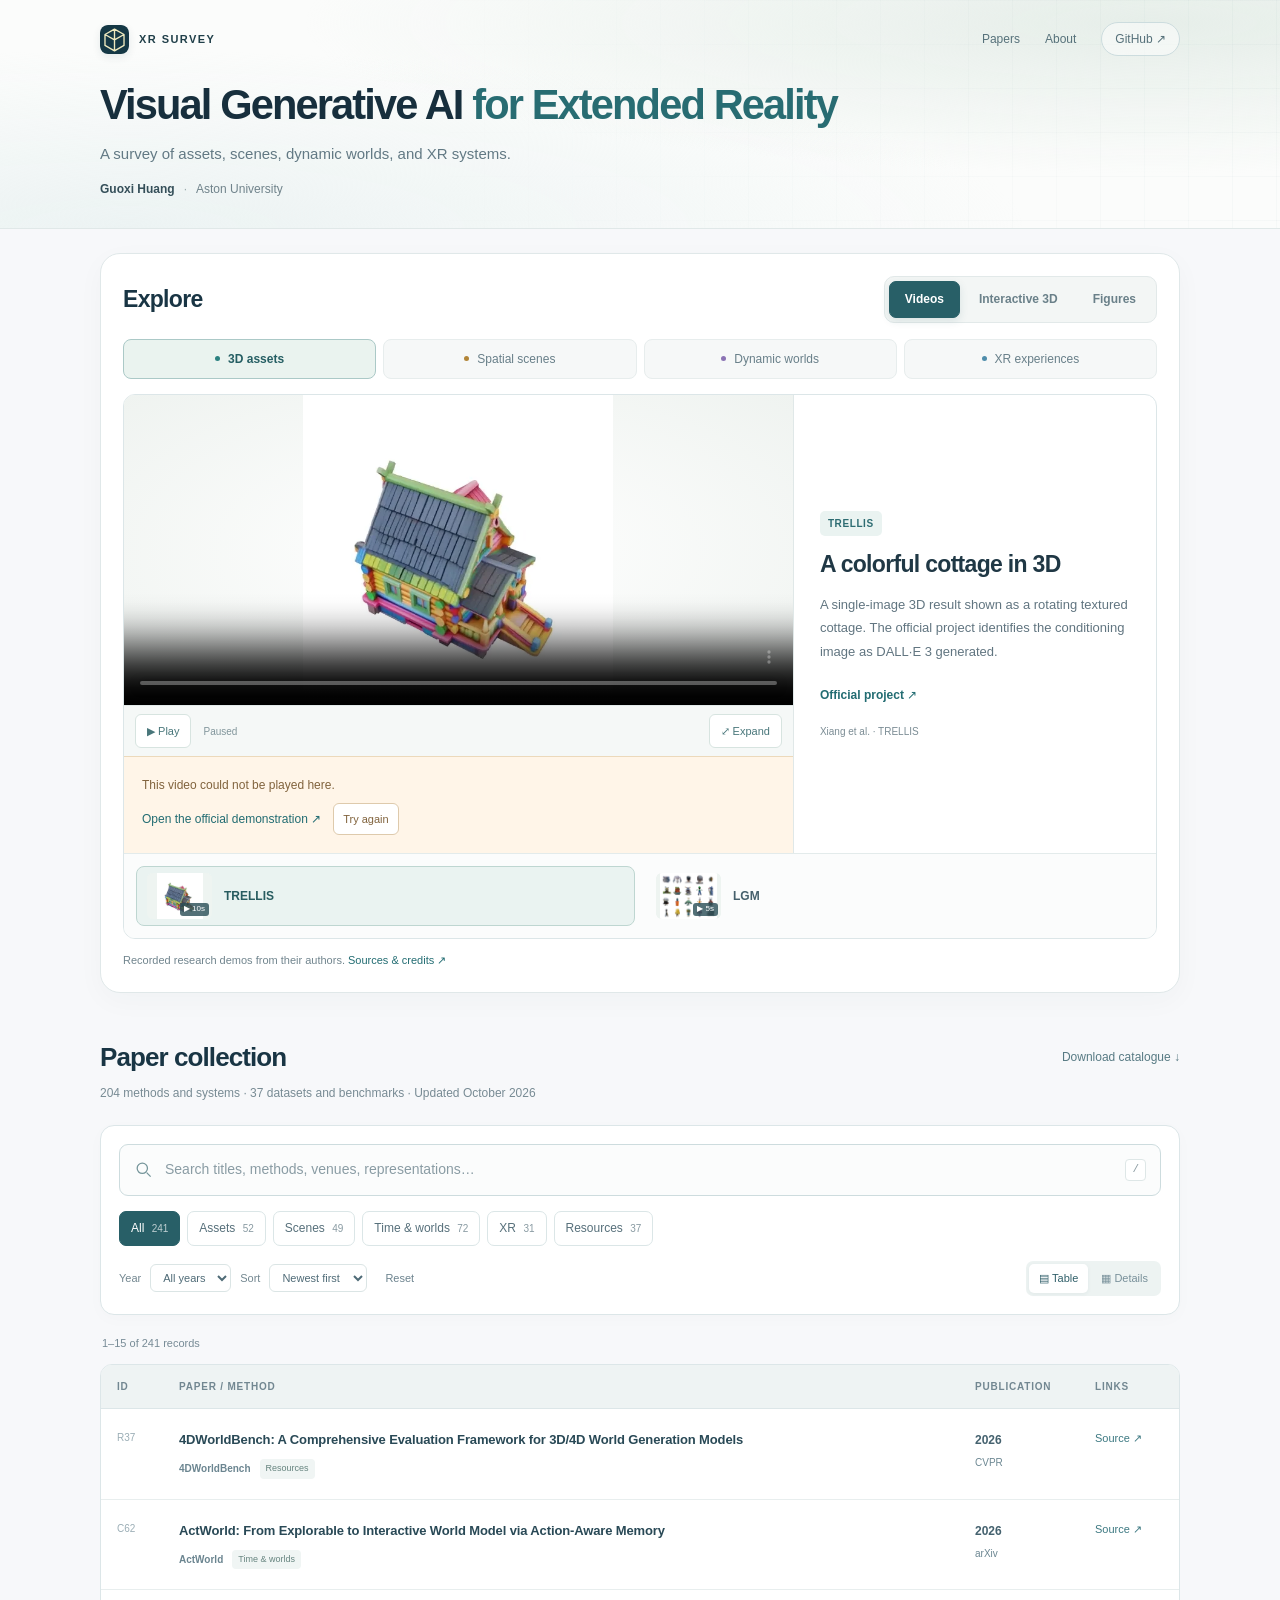
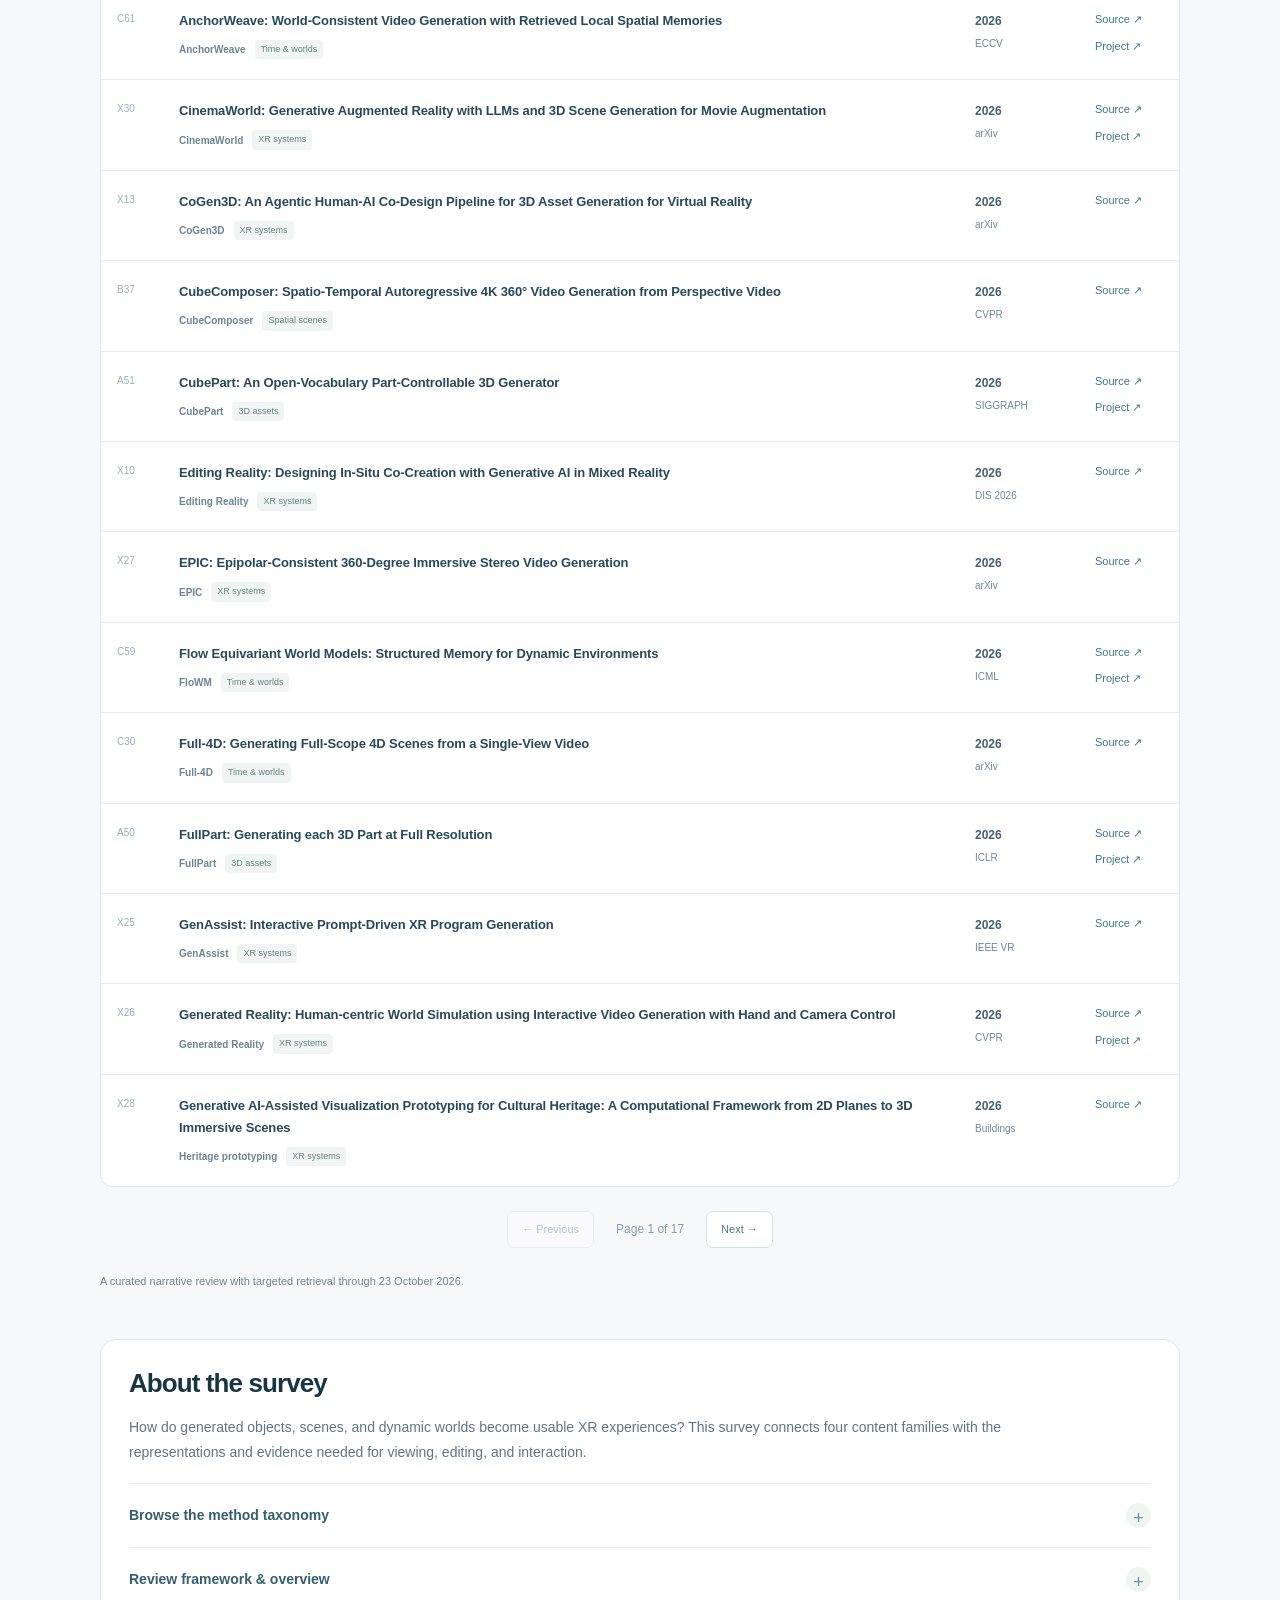
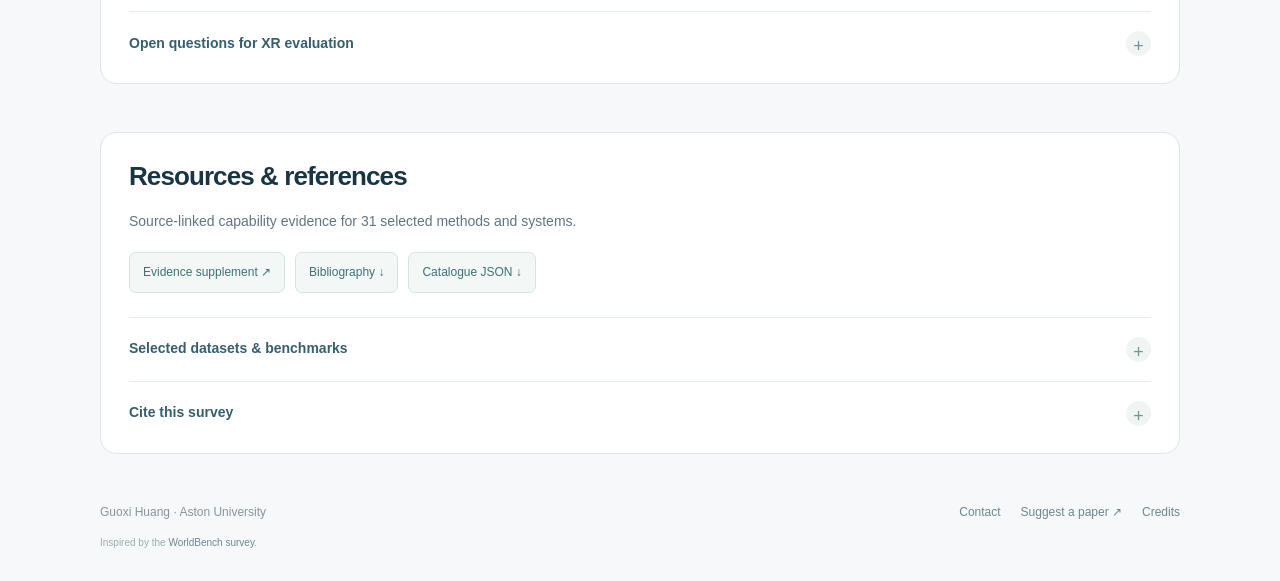
==== commit 7c3be6d8: "Refine site styling and replace the oversized taxonomy preview" ====
--- a/docs/index.html
+++ b/docs/index.html
@@ -4,7 +4,7 @@
   <meta charset="utf-8">
   <meta name="viewport" content="width=device-width, initial-scale=1">
   <meta name="description" content="Visual Generative AI for Extended Reality: A Survey. Explore 204 methods and systems, 37 resources, visual examples, and source-linked evidence for XR.">
-  <meta name="theme-color" content="#203d51">
+  <meta name="theme-color" content="#f7f8fa">
   <meta property="og:title" content="Visual Generative AI for Extended Reality: A Survey">
   <meta property="og:description" content="From 3D assets and spatial scenes to dynamic worlds and XR interaction. An illustrated research collection.">
   <meta property="og:type" content="website">
@@ -13,17 +13,18 @@
   <link rel="canonical" href="https://edhuang1.github.io/xr-survey/">
   <title>Visual Generative AI for Extended Reality: A Survey</title>
   <link rel="icon" href="favicon.svg" type="image/svg+xml">
-  <link rel="stylesheet" href="styles.css?v=4">
-  <link rel="stylesheet" href="media-gallery.css?v=2">
-  <link rel="stylesheet" href="spatial-demo.css?v=2">
-  <script src="app.js?v=4" defer></script>
+  <link rel="stylesheet" href="styles.css?v=5">
+  <link rel="stylesheet" href="media-gallery.css?v=3">
+  <link rel="stylesheet" href="spatial-demo.css?v=3">
+  <link rel="stylesheet" href="taxonomy.css?v=1">
+  <script src="app.js?v=5" defer></script>
   <script src="spatial-demo.js?v=2" defer></script>
 </head>
 <body>
 <a class="skip-link" href="#main">Skip to content</a>
 <header class="masthead" id="top">
   <div class="topbar"><a class="brand" href="#top"><img src="favicon.svg" width="25" height="25" alt=""> XR SURVEY</a><nav aria-label="Quick links"><a href="#collection">Papers</a><a href="#overview">About</a><a href="https://github.com/edhuang1/xr-survey" target="_blank" rel="noopener noreferrer">GitHub ↗</a></nav></div>
-  <div class="title-block"><h1>Visual Generative AI for Extended Reality</h1><p class="subtitle">A survey of assets, scenes, dynamic worlds, and XR systems.</p><p class="byline"><a href="mailto:g.huang2@aston.ac.uk">Guoxi Huang</a><span>·</span>Aston University</p></div>
+  <div class="title-block"><h1>Visual Generative AI <span>for Extended Reality</span></h1><p class="subtitle">A survey of assets, scenes, dynamic worlds, and XR systems.</p><p class="byline"><a href="mailto:g.huang2@aston.ac.uk">Guoxi Huang</a><span>·</span>Aston University</p></div>
 </header>
 <main id="main" class="site-main">
   <section id="examples" class="section showcase-section">
@@ -49,9 +50,13 @@
     <h2>About the survey</h2>
     <p id="domains">How do generated objects, scenes, and dynamic worlds become usable XR experiences? This survey connects four content families with the representations and evidence needed for viewing, editing, and interaction.</p>
     <details id="taxonomy" class="review-detail"><summary>Browse the method taxonomy</summary><div class="detail-content">
-      <div class="taxonomy-tabs segmented-tabs" role="tablist" aria-label="Taxonomy domain"><button id="tax-assets" role="tab" aria-selected="true" aria-controls="taxonomy-panel" data-taxonomy="assets" type="button">Visual assets <span>52</span></button><button id="tax-scenes" role="tab" aria-selected="false" aria-controls="taxonomy-panel" data-taxonomy="scenes" type="button" tabindex="-1">Spatial scenes <span>49</span></button><button id="tax-temporal" role="tab" aria-selected="false" aria-controls="taxonomy-panel" data-taxonomy="temporal" type="button" tabindex="-1">Time & worlds <span>72</span></button><button id="tax-xr" role="tab" aria-selected="false" aria-controls="taxonomy-panel" data-taxonomy="xr" type="button" tabindex="-1">XR systems <span>31</span></button></div>
+      <div class="taxonomy-tabs" role="tablist" aria-label="Taxonomy domain">
+        <button id="tax-assets" role="tab" aria-selected="true" aria-controls="taxonomy-panel" data-taxonomy="assets" type="button"><svg viewBox="0 0 24 24" aria-hidden="true"><path d="m12 3 8 4.5v9L12 21l-8-4.5v-9L12 3Zm0 9 8-4.5M12 12 4 7.5M12 12v9"/></svg><span class="taxonomy-tab-label">3D assets<small>52 records</small></span></button>
+        <button id="tax-scenes" role="tab" aria-selected="false" aria-controls="taxonomy-panel" data-taxonomy="scenes" type="button" tabindex="-1"><svg viewBox="0 0 24 24" aria-hidden="true"><path d="M3 20h18M5 20V9l7-5 7 5v11M9 20v-7h6v7M3 9l9-6 9 6"/></svg><span class="taxonomy-tab-label">Spatial scenes<small>49 records</small></span></button>
+        <button id="tax-temporal" role="tab" aria-selected="false" aria-controls="taxonomy-panel" data-taxonomy="temporal" type="button" tabindex="-1"><svg viewBox="0 0 24 24" aria-hidden="true"><path d="M4 12a8 8 0 1 1 2.34 5.66M4 5v7h7M12 7v5l3 2"/></svg><span class="taxonomy-tab-label">Time & worlds<small>72 records</small></span></button>
+        <button id="tax-xr" role="tab" aria-selected="false" aria-controls="taxonomy-panel" data-taxonomy="xr" type="button" tabindex="-1"><svg viewBox="0 0 24 24" aria-hidden="true"><path d="M5 7h14l2 4v6a2 2 0 0 1-2 2h-3l-4-3-4 3H5a2 2 0 0 1-2-2v-6l2-4ZM7 11h2m6 0h2M7 4h10"/></svg><span class="taxonomy-tab-label">XR systems<small>31 records</small></span></button>
+      </div>
       <div id="taxonomy-panel" role="tabpanel" aria-labelledby="tax-assets" class="taxonomy-panel"><p>Loading the taxonomy…</p></div>
-      <details class="full-taxonomy"><summary><span>View the illustrated taxonomy <small>60 representatives · 20 families · 4 domains</small></span><span>+</span></summary><button type="button" class="image-button" data-lightbox="assets/taxonomy.png" data-caption="Illustrated taxonomy of 60 representatives. Annual counts summarize 203 catalogue papers, excluding the Genie 3 official blog."><img src="assets/taxonomy-preview.webp" width="1600" height="2290" alt="Illustrated taxonomy of 60 representative methods and the annual catalogue counts." loading="lazy"><span class="expand-label">⤢ Expand figure</span></button></details>
 </div></details>
     <details id="framework" class="review-detail"><summary>Review framework & overview</summary><div class="detail-content"><p>Compare what is generated, how it is generated, the representation exposed to applications, and when generation enters the interaction loop.</p>
       <figure class="overview-figure"><button class="image-button" type="button" data-lightbox="assets/overview.png" data-caption="Review overview: generated content, mechanisms, evaluation targets, and XR operations."><img src="assets/overview-preview.webp" width="1600" height="951" alt="Review overview linking four content families to mechanisms, data, evaluation, and XR operations." loading="lazy"><span class="expand-label">⤢ Expand figure</span></button><figcaption>From generated content to XR operations. Source examples: SceneScape, 4D-fy, and WorldPlay. <a href="assets/CREDITS.md">Figure credits ↗</a></figcaption></figure></div></details>
--- a/docs/styles.css
+++ b/docs/styles.css
@@ -1,68 +1,30 @@
-:root{--ink:#24323d;--muted:#60717d;--accent:#27657d;--line:#dfe6ea;--soft:#f3f7f9;--cream:#fff3d9;--radius:14px;--shadow:none;font-family:Inter,"Segoe UI",Arial,sans-serif;color:var(--ink);font-size:16px;line-height:1.75;font-synthesis:none}
-*{box-sizing:border-box}html{scroll-behavior:smooth;scroll-padding-top:28px}body{margin:0;background:#fff}a{color:var(--accent);text-decoration:none}a:hover{text-decoration:underline;text-underline-offset:4px}button,input,select{font:inherit}button,a,input,select,summary{-webkit-tap-highlight-color:transparent}button{cursor:pointer}button:disabled{cursor:default;opacity:.4}button:focus-visible,a:focus-visible,input:focus-visible,select:focus-visible,summary:focus-visible{outline:3px solid #d39436;outline-offset:4px}button{color:inherit}img{display:block;max-width:100%}svg{display:block}p{margin:0 0 18px}h1,h2,h3,h4{line-height:1.3;margin:0;font-weight:680;letter-spacing:-.035em}h3{font-size:20px;letter-spacing:-.02em}[hidden]{display:none!important}.sr-only{position:absolute;width:1px;height:1px;padding:0;margin:-1px;overflow:hidden;clip:rect(0,0,0,0);white-space:nowrap;border:0}.skip-link{position:fixed;top:-80px;left:20px;background:#fff;padding:10px 20px;z-index:100}.skip-link:focus{top:16px}.reading-progress{position:fixed;left:0;top:0;width:100%;height:3px;z-index:50;pointer-events:none}.reading-progress span{display:block;height:100%;width:0;background:#d4ae65}
-.hero{color:#fff3dd;background:radial-gradient(ellipse at 100% 0%,#ffedcdad 0%,#b9c2bb38 24%,transparent 52%),linear-gradient(116deg,#091923 0%,#203e53 55%,#6e8d9a 100%);padding:29px max(4vw,24px) 0;overflow:hidden}.topbar,.hero-grid,.hero-stats{max-width:1360px;margin-left:auto;margin-right:auto}.topbar{display:flex;align-items:center;justify-content:space-between;gap:20px}.brand{font-size:12px;letter-spacing:.14em;font-weight:750;display:flex;align-items:center;gap:11px;color:inherit;white-space:nowrap}.topbar nav{display:flex;gap:27px;font-size:13px}.topbar a{color:inherit}.hero-grid{display:grid;grid-template-columns:1.06fr 1fr;align-items:center;gap:58px;padding:64px 0 57px}.eyebrow{font-size:10px;letter-spacing:.17em;font-weight:650;color:#e7d5b4;display:flex;align-items:center;gap:9px;margin-bottom:21px}.eyebrow>span{width:22px;height:1px;background:#dbc08e}.hero h1{font-size:clamp(37px,4.05vw,62px);line-height:1.14;letter-spacing:-.045em;font-weight:720;color:#fff3d9}.hero h1 span{color:#d9c69e}.hero-subtitle{font-size:19px;line-height:1.65;font-weight:350;color:#e1e7e7;margin:25px 0}.author-line{display:flex;align-items:center;gap:12px;font-size:15px;line-height:1.45}.author-monogram{width:36px;height:36px;display:grid;place-items:center;border:1px solid #e6cf9d80;border-radius:50%;font-family:Georgia,serif;color:#edd7a8;font-size:15px}.author-line a{color:#fff3d9;font-weight:600}.author-line div>span{display:block;font-size:12px;color:#c5d1d7}.updated{font-size:11px;color:#c0cbd1;margin:14px 0 23px}.hero-actions{display:flex;flex-wrap:wrap;gap:10px}.button{display:inline-flex;align-items:center;justify-content:center;gap:8px;font-size:13px;line-height:1.4;font-weight:650;padding:12px 17px;border-radius:7px;border:1px solid transparent;transition:transform .15s,background .15s}.button:hover{text-decoration:none;transform:translateY(-2px)}.button svg{width:17px;height:17px;stroke:currentColor;fill:none;stroke-width:1.7;stroke-linecap:round;stroke-linejoin:round}.button-cream{background:var(--cream);color:#233b4a;box-shadow:0 4px 12px #0001}.button-cream:hover{background:#fffaf0}.button-dark{color:#fff;background:#294d61}.hero-visual{min-width:0;perspective:1400px;padding-top:15px}.scene-window{background:#f4f3ee;border-radius:16px;box-shadow:0 25px 70px #06111e4d;border:1px solid #fff7;overflow:hidden;transform:rotateY(-3deg) rotateZ(1deg)}.scene-title{height:40px;display:flex;align-items:center;gap:12px;padding:0 14px;background:#fffef7;color:#60717c;font-size:10px;border-bottom:1px solid #dae1df}.window-dots{display:flex;gap:5px}.window-dots i{display:block;width:6px;height:6px;border-radius:50%;background:#dfb98d}.window-dots i:nth-child(2){background:#c8d3b1}.window-dots i:nth-child(3){background:#b4cbd3}.scene-badge{margin-left:auto;background:#e6eeeb;color:#486d68;padding:1px 6px;border-radius:3px;font-size:9px;white-space:nowrap}.scene-window>img{width:100%;height:auto;aspect-ratio:4/3;object-fit:contain;background:#f5f0e5}.scene-bottom{display:flex;align-items:center;gap:7px;padding:9px 13px;background:#fffef7;color:#617079;font-size:9px}.status-dot,.small-status{width:6px;height:6px;background:#528975;border-radius:50%;display:inline-block;flex:none}.illustration-note{margin-left:auto;font-size:9px;color:#7b858a}.hero-switcher{display:flex;justify-content:center;gap:5px;margin-top:21px}.hero-switcher button{background:transparent;border:1px solid transparent;border-radius:5px;color:#cfdae0;font-size:10px;padding:7px 12px;white-space:nowrap}.hero-switcher button span{font-size:12px;margin-left:4px}.hero-switcher button[aria-pressed=true]{border-color:#ffefd957;background:#fff2d91c;color:#fff3d9}.hero-switcher button:hover{background:#fff2d915}.hero-stats{display:grid;grid-template-columns:repeat(4,1fr);border-top:1px solid #ffffff25;padding:24px 0 26px}.hero-stats a{color:#fff1d6;text-align:center;border-right:1px solid #ffffff20}.hero-stats a:last-child{border:0}.hero-stats a:hover{text-decoration:none;color:#fff}.hero-stats strong{font-size:30px;display:block;line-height:1.25;letter-spacing:-.04em;font-weight:550}.hero-stats span{font-size:11px;color:#d0dadd;letter-spacing:.02em}
-.page-layout{max-width:1360px;margin:auto;padding:66px 34px 10px;display:grid;grid-template-columns:170px minmax(0,1fr);gap:54px}.sidebar{position:sticky;top:35px;align-self:start;font-size:12px;line-height:1.5}.nav-title{font-size:10px;color:#84919a;letter-spacing:.15em;font-weight:700;margin:0 0 17px 13px}.sidebar nav a{display:block;color:#667781;padding:8px 12px;margin:2px 0;border-left:2px solid #e5eaed;font-size:12px;transition:background .15s}.sidebar nav a:hover,.sidebar nav a.active{background:#f0f5f7;text-decoration:none;color:#245e77;border-color:#428099}.sidebar-footer{font-size:10px;color:#5e7481;border-top:1px solid var(--line);padding:19px 12px;margin-top:25px;line-height:1.9}.sidebar-footer .small-status{margin-right:5px}.sidebar-footer>span:last-child{color:#84909a}.section{margin:0 0 74px;scroll-margin-top:30px;min-width:0}.section h2{font-size:30px;letter-spacing:-.035em;color:#263944;margin-bottom:30px;position:relative;padding-bottom:17px}.section h2:after{content:"";position:absolute;left:0;bottom:0;width:64px;height:2px;background:linear-gradient(90deg,#3b7890,#c6d8dc)}.section-icon{font-weight:400;color:#43788c;margin-right:8px;font-size:27px}.section>p{font-size:15px;line-height:1.85;color:#52616e}.section>p.lead{font-size:18px;color:#314752;line-height:1.85}.section-intro{max-width:850px;margin-bottom:25px}.intro-highlight{border-left:3px solid #91adbc;background:#f3f7f9;padding:19px 24px;font-size:15px;color:#465f6e;line-height:1.8;margin:26px 0 30px}.overview-figure{margin:0 0 25px}.image-button{display:block;position:relative;border:1px solid #e1e7eb;border-radius:10px;background:#fff;padding:13px;width:100%;overflow:hidden}.image-button>img{width:100%;height:auto}.image-button:hover{border-color:#7193a5}.expand-label{position:absolute;right:12px;bottom:12px;background:#fffef9e8;border:1px solid #dfe5e9;border-radius:5px;font-size:11px;color:#4e6979;padding:4px 9px;box-shadow:0 2px 10px #0001}figcaption{font-size:11px;line-height:1.75;color:#687985;margin:10px 4px}.abstract{border-top:1px solid var(--line);border-bottom:1px solid var(--line);margin:25px 0 32px}.abstract summary{display:flex;justify-content:space-between;cursor:pointer;padding:17px 0;font-size:14px;color:#2b5e75;font-weight:600;list-style:none}.abstract summary span{font-size:19px;line-height:1}.abstract p{font-size:14px;line-height:1.9;color:#586976;padding-bottom:10px}.reading-routes{display:grid;grid-template-columns:repeat(3,1fr);gap:16px}.route-card{border:1px solid var(--line);border-radius:10px;padding:22px 19px;background:#fdfefe}.route-number{font-size:11px;color:#7a949f;letter-spacing:.1em;display:block;margin-bottom:12px}.route-card h3{font-size:16px;line-height:1.4;min-height:45px;letter-spacing:-.015em}.route-card>p{font-size:12px;line-height:1.75;margin:12px 0 15px;color:#647582}.route-card ol{list-style:none;padding:0;margin:0;counter-reset:steps}.route-card li{font-size:11px;line-height:1.6;margin-top:9px;display:flex;gap:8px;counter-increment:steps}.route-card li:before{content:counter(steps);background:#e9f0f3;color:#577483;width:18px;height:18px;border-radius:50%;display:inline-grid;place-items:center;flex:none;font-size:10px}.route-card a{color:#386c82}
-.domain-grid{display:grid;grid-template-columns:repeat(2,minmax(0,1fr));gap:23px}.definition-card{border:1px solid var(--line);border-radius:var(--radius);overflow:hidden;background:#fff;box-shadow:var(--shadow)}.definition-card>img{width:100%;height:200px;object-fit:contain;background:#f4f1e9;border-bottom:1px solid #e8e9e4}.definition-card:nth-child(2)>img{background:#eef2ed}.definition-card:nth-child(3)>img{background:#eff2f4}.definition-card:nth-child(4)>img{background:#f1eef2}.definition-body{padding:24px}.definition-body .overline{font-size:10px;letter-spacing:.13em;color:#6d8791}.definition-body h3{font-size:22px;margin:8px 0 13px}.definition-body>p{font-size:14px;line-height:1.8;color:#5a6976;margin-bottom:17px}.definition-body dl{font-size:12px;line-height:1.8;border-top:1px solid var(--line);padding-top:15px;margin:0}.definition-body dt{font-weight:700;color:#486371;float:left;width:58px}.definition-body dd{margin-left:58px;margin-bottom:9px;color:#657580}.definition-body details{font-size:12px;color:#596f7c;margin:15px 0}.definition-body summary{cursor:pointer;color:#376b82}.definition-body details p{margin:10px 0}.definition-body>a{font-size:12px;font-weight:650}.segmented-tabs{display:flex;gap:0;border:1px solid var(--line);border-radius:8px;overflow:hidden;background:#f6f8f9;margin:24px 0}.segmented-tabs button{flex:1;min-width:0;border:0;border-right:1px solid var(--line);border-top:3px solid transparent;background:transparent;font-size:12px;line-height:1.5;padding:14px 10px;color:#657986}.segmented-tabs button:last-child{border-right:0}.segmented-tabs button span{font-size:10px;padding:2px 5px;border-radius:4px;background:#e6edf0;margin-left:6px}.segmented-tabs button[aria-selected=true]{background:#fff;border-top-color:#427a92;color:#285a73;font-weight:700}.segmented-tabs button:hover{background:#edf3f6}.taxonomy-heading{display:flex;justify-content:space-between;gap:15px;align-items:center;padding:0 0 17px;border-bottom:1px solid var(--line);margin-bottom:18px}.taxonomy-heading h3{font-size:19px}.taxonomy-heading span{font-size:11px;color:#6d7d88}.taxonomy-families{display:grid;grid-template-columns:1fr 1fr;gap:16px}.family{border:1px solid var(--line);border-left:3px solid #8eadbd;border-radius:8px;padding:18px 18px 20px;background:#fff}.family h4{font-size:13px;line-height:1.65;letter-spacing:0;display:flex;gap:8px;align-items:start;color:#3f5e70}.family h4 span{margin-left:auto;background:#eef3f6;padding:0 6px;border-radius:4px;font-size:10px;color:#6b8391}.method-chips{display:flex;flex-wrap:wrap;gap:6px;margin-top:14px}.method-chips button{border:1px solid #e2e9ed;background:#f6f9fa;color:#526d7c;padding:4px 8px;border-radius:4px;font-size:11px;line-height:1.5}.method-chips button:hover{background:#e6f0f4;border-color:#91b1c0;color:#245b73}.full-taxonomy{border:1px solid var(--line);border-radius:9px;margin-top:25px;overflow:hidden}.full-taxonomy>summary{padding:18px 22px;display:flex;justify-content:space-between;align-items:center;cursor:pointer;font-size:14px;font-weight:600;color:#42687c;background:#f6f8fa}.full-taxonomy small{font-size:11px;color:#778a96;font-weight:400;display:block;margin-top:3px}.full-taxonomy .image-button{border:0;border-top:1px solid var(--line);border-radius:0}.full-taxonomy img{max-height:760px;object-fit:contain}.axis-grid{display:grid;grid-template-columns:1fr 1fr;gap:18px;margin-top:27px}.axis-card{padding:24px;border:1px solid var(--line);border-radius:10px;background:linear-gradient(145deg,#f6f9fa,#fff)}.axis-title{display:flex;align-items:center;gap:13px;margin-bottom:13px}.axis-title>span{display:grid;place-items:center;width:34px;height:34px;border:1px solid #cbdce5;color:#60869a;border-radius:8px;font-family:Georgia,serif;font-size:17px;flex:none}.axis-title h3{font-size:18px}.axis-card h4{font-size:13px;color:#3c6479;font-weight:600;letter-spacing:0;margin-bottom:11px}.axis-card p{font-size:13px;color:#617480;line-height:1.8}.value-tags{display:flex;flex-wrap:wrap;gap:6px;margin:18px 0}.value-tags span{font-size:10px;padding:3px 7px;border:1px solid #dce6eb;border-radius:4px;color:#557383;background:#fff}.axis-tip{border-top:1px solid #e4ebef;padding-top:13px;font-size:11px!important;margin:0!important;color:#607d8d!important}.operation-path{display:flex;align-items:center;justify-content:space-between;gap:8px;margin-top:25px;border-radius:8px;background:#edf3f6;padding:22px}.operation-path span{font-size:11px;font-weight:600;color:#446b80;text-align:center}.operation-path b{font-weight:400;color:#9db4c1}
-.example-panel{border:1px solid var(--line);border-radius:12px;overflow:hidden;box-shadow:var(--shadow)}.example-group-header{padding:22px 26px;border-bottom:1px solid var(--line);background:#f8fafb}.example-group-header .overline{font-size:10px;color:#7d939e;text-transform:uppercase;letter-spacing:.12em}.example-group-header h3{font-size:20px;margin:5px 0}.example-group-header p{font-size:13px;color:#687d8a;margin:0}.example-stage{display:grid;grid-template-columns:minmax(0,1.35fr) minmax(220px,1fr);min-height:310px}.example-image{background:#f4f5f5;position:relative;display:grid;place-items:center;padding:24px;border:0;border-right:1px solid var(--line)}.example-image img{width:100%;max-height:290px;object-fit:contain}.example-caption{padding:27px;align-self:center}.example-method{display:inline-block;background:#ecf2f5;color:#39728a;font-size:11px;font-weight:650;padding:3px 8px;border-radius:4px;margin-bottom:12px}.example-caption h4{font-size:19px;letter-spacing:-.02em;line-height:1.4;margin-bottom:15px}.example-caption p{font-size:13px;color:#637582;line-height:1.85}.example-caption a{font-size:12px;font-weight:600}.source-location{font-size:10px!important;line-height:1.65!important;margin:11px 0 0!important;color:#7d8993!important}.example-thumbnails{display:grid;grid-template-columns:repeat(3,1fr);gap:12px;border-top:1px solid var(--line);padding:18px;background:#fff}.example-thumbnails button{display:grid;grid-template-columns:70px 1fr;gap:12px;align-items:center;text-align:left;border:1px solid var(--line);border-radius:7px;padding:8px;background:#fff;min-width:0}.example-thumbnails img{width:70px;height:58px;object-fit:contain;border-radius:3px;background:#f3f5f5}.example-thumbnails strong{display:block;font-size:11px;font-weight:650;color:#425e6c}.example-thumbnails small{font-size:10px;line-height:1.5;color:#788b95;display:block;margin-top:3px}.example-thumbnails button[aria-pressed=true]{border-color:#50849b;box-shadow:0 0 0 1px #50849b;background:#f5f9fa}.section .fine-print{font-size:11px;line-height:1.8;color:#7b8892;margin-top:18px}
-.heading-row{display:flex;align-items:start;justify-content:space-between;gap:20px}.heading-row h2{margin-bottom:25px}.text-link{font-size:12px;white-space:nowrap;padding-top:9px}.collection-controls{border:1px solid var(--line);border-radius:11px;background:#f8fafb;padding:20px;margin-top:25px}.search-box{display:flex;align-items:center;gap:12px;border:1px solid #cad9e1;border-radius:7px;padding:0 13px;background:#fff}.search-box svg{width:19px;height:19px;stroke:#7893a3;stroke-width:1.6;fill:none;flex:none}.search-box input{background:transparent;border:0;min-width:0;width:100%;padding:12px 0;color:#344f60;font-size:13px;outline:none}.search-box:focus-within{outline:2px solid #528ba3;outline-offset:2px}.search-box input:focus-visible{outline:none}.search-box input::placeholder{color:#8699a6}.search-box kbd{color:#8a9ca5;background:#f5f8f9;border:1px solid #dce4e9;border-radius:3px;font-size:11px;padding:0 5px;line-height:1.7}.category-filters{display:flex;flex-wrap:wrap;gap:6px;margin:16px 0}.category-filters button{background:#fff;color:#5c7787;border:1px solid #dce5ea;border-radius:5px;font-size:11px;padding:7px 10px;line-height:1.4}.category-filters button span{font-size:9px;margin-left:4px;opacity:.8}.category-filters button[aria-pressed=true]{background:#365f76;border-color:#365f76;color:#fff}.select-row{display:flex;align-items:center;flex-wrap:wrap;gap:9px}.select-row label{font-size:11px;color:#6c8290}.select-row select{border:1px solid #d6e2e8;border-radius:4px;background:#fff;color:#456578;font-size:11px;padding:6px 8px;max-width:150px}.select-row .reset{border:0;background:transparent;color:#6c8594;font-size:11px;padding:5px 8px}.view-toggle{margin-left:auto;display:flex;border:1px solid #d5e1e7;border-radius:5px;overflow:hidden}.view-toggle button{border:0;background:#fff;color:#78909d;font-size:11px;padding:5px 10px}.view-toggle button[aria-pressed=true]{background:#e3edf2;color:#3e6b82}.results-meta{display:flex;justify-content:space-between;gap:15px;align-items:center;margin:20px 0 12px;font-size:11px;color:#7c8e98}.results-meta p{margin:0;color:#526d7d}.results-meta>span{font-size:10px}.paper-table{border-collapse:collapse;width:100%;font-size:12px;table-layout:fixed;border-bottom:1px solid var(--line)}.paper-table th{text-align:left;background:#edf3f6;color:#4b6a7d;font-size:10px;letter-spacing:.06em;padding:12px 10px;font-weight:650}.paper-table th:first-child{width:50px}.paper-table th:nth-child(3){width:112px}.paper-table th:last-child{width:82px}.paper-table td{padding:16px 10px;border-bottom:1px solid #e6ecef;vertical-align:top}.paper-table tbody tr:nth-child(even){background:#fafcfd}.paper-table tbody tr:hover{background:#f1f7f9}.record-id{font-size:10px;color:#8499a5;font-variant-numeric:tabular-nums}.table-title{font-size:12px;line-height:1.7;font-weight:600;color:#345c74;display:block;letter-spacing:-.01em}.table-subtitle{display:flex;flex-wrap:wrap;align-items:center;gap:8px;margin-top:8px;font-size:10px;color:#80929e}.table-subtitle strong{font-weight:550;color:#607d8f}.category-tag{display:inline-block;font-size:9px;background:#edf2f5;border:1px solid #e2e9ed;border-radius:3px;padding:1px 5px;color:#648090;white-space:nowrap}.venue-name{display:block;font-size:10px;color:#65808f;line-height:1.6;margin-top:4px;overflow-wrap:anywhere}.table-year{font-size:12px;color:#47697e;font-weight:600}.paper-links{display:flex;flex-wrap:wrap;gap:8px}.paper-table .paper-links{flex-direction:column;gap:7px}.paper-links a{font-size:10px;color:#3e7590;white-space:nowrap}.paper-card-grid{display:grid;grid-template-columns:1fr 1fr;gap:15px}.paper-card{border:1px solid var(--line);border-radius:9px;padding:21px;background:#fff;display:flex;flex-direction:column;min-width:0}.paper-card-head{display:flex;justify-content:space-between;gap:12px;align-items:start}.paper-card h3{font-size:17px;line-height:1.4;letter-spacing:-.02em}.paper-year{font-size:12px;font-weight:600;color:#728e9e}.paper-title{font-size:12px;line-height:1.7;color:#5f7482;margin:12px 0}.paper-meta{display:flex;flex-wrap:wrap;gap:6px;font-size:10px;color:#7e939f}.paper-card details{border-top:1px solid #e5edf1;margin-top:16px;padding:12px 0;font-size:11px;color:#627d8d;line-height:1.85}.paper-card summary{cursor:pointer;color:#4c7a90}.paper-card details p{margin:10px 0;overflow-wrap:anywhere}.paper-card .paper-links{margin-top:auto;padding-top:6px}.paper-card .primary-link{font-weight:650}.empty-state{padding:35px;text-align:center;background:#f5f8fa;border:1px dashed #cedde5;border-radius:8px;font-size:14px;color:#688395}.pagination{display:flex;align-items:center;justify-content:center;gap:22px;margin:24px 0;font-size:12px;color:#78919f}.pagination button{font-size:11px;border:1px solid #d6e2e8;background:#fff;color:#52768a;border-radius:5px;padding:7px 13px}
-.benchmark-grid{display:grid;grid-template-columns:repeat(3,minmax(0,1fr));gap:17px}.benchmark-card{padding:23px 20px;border:1px solid var(--line);border-radius:10px;background:#fafcfd;display:flex;flex-direction:column}.benchmark-top{display:flex;justify-content:space-between;gap:10px;font-size:10px;color:#8b9da7;margin-bottom:15px}.benchmark-top span:first-child{color:#48758a}.benchmark-card h3{font-size:18px;margin-bottom:13px}.benchmark-card p{font-size:12px;line-height:1.85;color:#657d8b}.benchmark-card a{margin-top:auto;font-size:11px;font-weight:600}.agenda-list{border-top:1px solid var(--line)}.agenda-item{border-bottom:1px solid var(--line)}.agenda-item summary{display:flex;gap:17px;align-items:center;padding:22px 6px;cursor:pointer;list-style:none}.agenda-item summary:after{content:"+";margin-left:auto;color:#7b9aaa;font-size:23px;font-weight:300}.agenda-item[open] summary:after{content:"−"}.agenda-number{font-family:Georgia,serif;font-size:26px;color:#9cb3c0;width:32px;flex:none}.agenda-item h3{font-size:17px;line-height:1.5;letter-spacing:-.02em}.agenda-body{padding:0 30px 24px 55px}.agenda-body p{font-size:13px;line-height:1.85;color:#667e8c}.agenda-body .agenda-question{color:#37657b;font-weight:550;font-size:14px}.agenda-body h4{font-size:10px;text-transform:uppercase;letter-spacing:.09em;color:#879ba7;margin-top:20px}.agenda-body ul{padding-left:18px;font-size:12px;color:#5e7a8b;line-height:1.9;margin-bottom:0}.evidence-panel{display:grid;grid-template-columns:1fr 180px;gap:30px;padding:33px;background:linear-gradient(120deg,#edf3f6,#f6f9fa);border:1px solid #dae5eb;border-radius:12px}.overline{font-size:10px;font-weight:600;letter-spacing:.12em;color:#72909f}.evidence-panel h3{font-size:25px;line-height:1.4;color:#385b70;margin:12px 0 15px}.evidence-panel p{font-size:13px;line-height:1.9;color:#6d8592;max-width:530px;margin-bottom:22px}.evidence-numbers{border-left:1px solid #d6e2e9;display:flex;flex-direction:column;justify-content:space-evenly;padding-left:35px;gap:20px}.evidence-numbers strong{display:block;font-size:31px;font-weight:450;line-height:1.2;color:#5a7d91}.evidence-numbers span{font-size:10px;color:#7c919e}.resource-list{margin-top:21px;border-top:1px solid var(--line)}.resource-list>a{display:flex;align-items:center;gap:18px;padding:18px 6px;border-bottom:1px solid var(--line)}.resource-list>a:hover{background:#f8fafb;text-decoration:none}.file-icon{width:37px;height:40px;background:#edf3f6;border:1px solid #dce7ed;display:grid;place-items:center;border-radius:5px;font-size:17px;color:#668ea3;flex:none}.resource-list strong{font-size:13px;font-weight:550;color:#486e83;display:block}.resource-list small{font-size:11px;color:#8297a3;display:block}.resource-list b{margin-left:auto;color:#8ca7b6;font-weight:400}.citation-block{border:1px solid #d9e4eb;border-radius:10px;overflow:hidden;background:#f5f8fa}.code-header{padding:11px 18px;display:flex;justify-content:space-between;align-items:center;border-bottom:1px solid #dee8ed;font-size:11px;color:#7e96a4;background:#edf3f6}.code-header button{border:1px solid #cbdce5;border-radius:4px;background:#fff;color:#4e7990;padding:4px 10px;font-size:10px}.citation-block pre{font-size:12px;line-height:1.9;overflow:auto;color:#486e83;padding:22px;margin:0;tab-size:2}.contact-card{display:flex;gap:25px;padding:12px 0 10px}.contact-avatar{width:72px;height:72px;display:grid;place-items:center;background:linear-gradient(140deg,#284f65,#779eab);color:#ffefd3;font-family:Georgia,serif;font-size:25px;border-radius:50%;flex:none;border:4px solid #f0f4f5}.contact-card h3{font-size:20px;margin:4px 0 10px;color:#355a71}.contact-card p{font-size:13px;color:#6d8593;line-height:1.9;margin-bottom:12px}.contact-links{display:flex;flex-wrap:wrap;gap:18px;font-size:11px}.acknowledgement{font-size:11px!important;color:#8a9ba5!important;margin-top:25px!important;border-top:1px solid var(--line);padding-top:20px}.footer{border-top:1px solid #e1e9ed;max-width:1292px;margin:0 auto;padding:28px 34px;display:flex;justify-content:space-between;align-items:center;gap:25px;font-size:11px;color:#8ba0ad}.footer a{color:#688a9f}.footer .brand{font-size:10px;color:#4f748a;letter-spacing:.08em}.image-dialog{max-width:min(1300px,94vw);width:max-content;max-height:94vh;padding:0;border:1px solid #e5e9ec;border-radius:12px;box-shadow:0 20px 100px #0006;background:#fff}.image-dialog::backdrop{background:#102737cc;backdrop-filter:blur(5px)}.dialog-toolbar{display:flex;align-items:center;gap:20px;justify-content:space-between;padding:13px 18px;border-bottom:1px solid #e1e8ed;background:#fff;position:sticky;top:0}.dialog-toolbar p{margin:0;font-size:12px;line-height:1.6;color:#657f90}.dialog-toolbar button{border:1px solid #d4e1e8;background:#f0f5f8;border-radius:5px;color:#51768c;font-size:12px;padding:6px 12px;white-space:nowrap}.image-dialog>img{max-width:100%;max-height:calc(90vh - 70px);width:auto;height:auto;object-fit:contain;margin:auto;padding:15px}
-@media(min-width:1550px){.hero-grid{padding-top:75px;padding-bottom:72px}.hero h1{font-size:62px}}
-@media(max-width:1150px){.hero-grid{gap:30px}.hero h1{font-size:43px}.hero-subtitle{font-size:17px}.page-layout{grid-template-columns:145px minmax(0,1fr);gap:32px;padding-left:26px;padding-right:26px}.sidebar nav a{font-size:11px}.example-stage{grid-template-columns:1.15fr 1fr}.example-caption{padding:21px}.example-thumbnails button{grid-template-columns:1fr;gap:6px}.example-thumbnails img{width:100%;height:72px}.example-thumbnails small{display:none}.benchmark-grid{grid-template-columns:repeat(2,1fr)}}
-@media(max-width:900px){.hero{padding-left:30px;padding-right:30px}.hero h1{font-size:36px}.hero-grid{gap:25px;padding-top:50px;padding-bottom:40px}.hero-subtitle{font-size:16px;margin:20px 0}.eyebrow{font-size:8px;letter-spacing:.12em}.hero-actions{gap:7px}.button{font-size:11px;padding:11px 13px}.scene-title{font-size:8px;padding:0 9px;gap:7px}.scene-badge{display:none}.scene-bottom{font-size:7px;padding:9px}.illustration-note{font-size:7px}.hero-switcher button{padding:6px 7px;font-size:8px}.hero-switcher button span{font-size:10px}.page-layout{display:block;padding:35px 35px 0;max-width:830px}.sidebar{position:static;margin-bottom:45px}.sidebar nav{display:flex;overflow-x:auto;border-bottom:1px solid var(--line);gap:5px;padding-bottom:8px}.sidebar nav a{border:0;white-space:nowrap;font-size:11px;padding:8px 10px}.nav-title,.sidebar-footer{display:none}.section{margin-bottom:65px}.section h2{font-size:28px}.definition-card>img{height:180px}}
-@media(max-width:700px){.hero{padding:23px 26px 0}.topbar .brand{font-size:10px;gap:7px;letter-spacing:.09em}.topbar nav{gap:14px;font-size:11px}.topbar nav a:first-child{display:none}.hero-grid{grid-template-columns:1fr;gap:32px;padding:45px 0 34px}.hero h1{font-size:clamp(37px,7vw,49px)}.hero-copy{max-width:580px}.eyebrow{font-size:9px;letter-spacing:.13em}.hero-subtitle{font-size:18px}.hero-visual{max-width:520px;width:100%;padding-top:0;margin:auto}.scene-window{transform:none}.scene-window>img{max-height:350px}.scene-title{font-size:10px;height:35px}.scene-badge{display:block}.scene-bottom{font-size:9px}.hero-switcher{margin-top:14px}.hero-switcher button{padding:7px 12px;font-size:10px}.hero-switcher button span{font-size:12px}.hero-stats{padding:20px 0}.hero-stats strong{font-size:25px}.hero-stats span{font-size:9px}.page-layout{padding:28px 25px 0}.sidebar{margin-bottom:38px}.reading-routes{grid-template-columns:1fr;gap:12px}.route-card{padding:20px}.route-card h3{min-height:0}.route-card ol{display:flex;flex-wrap:wrap;gap:10px 16px}.route-card li{margin-top:4px}.route-number{margin-bottom:8px}.route-card>p{margin:8px 0}.definition-body{padding:21px}.definition-body h3{font-size:20px}.definition-card>img{height:155px}.segmented-tabs button{font-size:11px;padding:12px 7px}.segmented-tabs button span{display:none}.taxonomy-families{grid-template-columns:1fr}.axis-card{padding:20px}.axis-title{gap:9px}.axis-title h3{font-size:17px}.operation-path{padding:17px 10px;gap:5px}.operation-path span{font-size:10px}.example-stage{grid-template-columns:1fr}.example-image{border-right:0;border-bottom:1px solid var(--line);padding:20px;min-height:260px}.example-image img{height:240px}.example-caption{padding:22px}.example-caption h4{margin-bottom:10px}.example-caption p{margin-bottom:9px}.example-thumbnails{padding:12px;gap:9px}.heading-row{display:block}.heading-row .text-link{display:inline-block;padding-top:0;margin:0 0 18px}.results-meta>span{display:none}.benchmark-card{padding:21px 17px}.evidence-panel{padding:25px;grid-template-columns:1fr 125px;gap:20px}.evidence-numbers{padding-left:20px}.evidence-panel h3{font-size:23px}.footer{padding:24px;flex-wrap:wrap;gap:12px}.footer .brand{width:100%}.image-dialog{max-width:96vw}.dialog-toolbar{padding:10px 12px;gap:12px}.dialog-toolbar p{font-size:10px}.dialog-toolbar button{font-size:10px;padding:5px 8px}}
-@media(max-width:500px){.hero{padding-left:22px;padding-right:22px}.hero h1{font-size:36px}.hero-grid{padding-top:38px;gap:29px}.topbar nav{font-size:10px}.topbar .brand{font-size:9px}.topbar .brand img{width:24px;height:24px}.hero-subtitle{font-size:16px;margin:22px 0}.hero-stats{grid-template-columns:1fr 1fr;gap:18px 0}.hero-stats a:nth-child(2){border:0}.hero-stats strong{font-size:27px}.hero-stats span{font-size:10px}.scene-bottom{font-size:8px}.hero-switcher button{padding:6px 8px}.page-layout{padding:26px 21px 0}.section{margin-bottom:55px}.section h2{font-size:25px;margin-bottom:25px;padding-bottom:15px}.section-icon{font-size:23px;margin-right:5px}.section>p.lead{font-size:16px}.section>p{font-size:14px}.intro-highlight{padding:17px 19px;font-size:14px}.overview-figure .image-button{padding:4px}.expand-label{font-size:9px;right:7px;bottom:7px;padding:2px 6px}figcaption{font-size:10px}.domain-grid,.axis-grid,.benchmark-grid,.paper-card-grid{grid-template-columns:1fr;gap:17px}.definition-card>img{height:200px}.definition-body h3{font-size:22px}.definition-body>p{font-size:14px}.segmented-tabs button{font-size:10px;padding:12px 4px}.taxonomy-heading h3{font-size:17px}.taxonomy-heading span{font-size:10px}.family{padding:17px}.method-chips button{font-size:11px}.full-taxonomy>summary{padding:16px;font-size:12px}.full-taxonomy small{font-size:10px}.operation-path{display:grid;grid-template-columns:1fr 16px 1fr;gap:12px}.operation-path b:nth-of-type(2){display:none}.example-group-header{padding:19px}.example-group-header h3{font-size:19px}.example-thumbnails button{padding:6px}.example-thumbnails img{height:60px}.example-thumbnails strong{font-size:10px}.example-image{min-height:225px;padding:15px}.example-image img{height:220px}.collection-controls{padding:15px}.category-filters{gap:5px}.category-filters button{font-size:10px;padding:7px 8px}.search-box input{font-size:12px}.select-row{gap:7px}.select-row select{font-size:10px;padding:6px;max-width:122px}.view-toggle{margin-left:0}.view-toggle button{font-size:10px;padding:6px 10px}.select-row .reset{font-size:10px}.paper-table thead{position:absolute;width:1px;height:1px;overflow:hidden;clip:rect(0,0,0,0)}.paper-table,.paper-table tbody{display:block}.paper-table tr{display:grid;grid-template-columns:1fr 1fr;border-bottom:1px solid var(--line);padding:17px 10px;gap:9px}.paper-table td{display:block;border:0;padding:0}.paper-table td:first-child{display:none}.paper-table td:nth-child(2){grid-column:1/-1}.table-title{font-size:12px;line-height:1.8}.table-subtitle{margin-top:7px}.paper-table td:nth-child(3){display:flex;align-items:baseline;gap:7px}.venue-name{font-size:9px}.paper-table .paper-links{flex-direction:row;justify-content:flex-end;gap:10px}.paper-table td:last-child{align-self:end}.table-year{font-size:11px}.results-meta{margin:19px 0 10px}.pagination{gap:15px;font-size:11px}.pagination button{padding:6px 10px;font-size:10px}.agenda-item summary{gap:10px;padding:20px 0}.agenda-item h3{font-size:15px}.agenda-number{font-size:23px;width:27px}.agenda-body{padding:0 3px 22px 37px}.agenda-body p{font-size:12px}.evidence-panel{grid-template-columns:1fr;padding:24px;gap:25px}.evidence-numbers{border-left:0;border-top:1px solid #d6e2e9;padding:19px 0 0;flex-direction:row;gap:15px}.evidence-numbers strong{font-size:27px}.evidence-numbers span{font-size:9px}.resource-list>a{gap:12px}.resource-list small{font-size:10px}.citation-block pre{font-size:10px;padding:17px}.contact-card{gap:16px}.contact-avatar{width:53px;height:53px;font-size:19px;border-width:3px}.contact-card h3{font-size:18px}.contact-card p{font-size:11px}.contact-links{gap:10px;font-size:10px}.section .fine-print{font-size:10px}.footer{font-size:10px}.scene-title{font-size:9px}}
-@media(prefers-reduced-motion:reduce){html{scroll-behavior:auto}*,*:before,*:after{transition:none!important;animation:none!important}.button:hover{transform:none}}
-/* A compact introduction leaves the demonstrations in the first viewport. */
-.masthead{padding:22px 30px 25px;background:#f6f8f7;border-bottom:1px solid var(--line)}
-.masthead .topbar{max-width:1060px}
-.masthead .brand{color:#294c55;font-size:11px;letter-spacing:.12em;gap:8px}
-.masthead .topbar nav{font-size:12px;gap:24px;color:#506b75}
-.title-block{max-width:1060px;margin:25px auto 0}
-.title-block h1{font-size:clamp(28px,3.3vw,43px);line-height:1.16;letter-spacing:-.045em;max-width:1000px;color:#243e47}
-.title-block .subtitle{font-size:15px;line-height:1.6;color:#687d84;margin:10px 0 9px}
-.byline{display:flex;flex-wrap:wrap;gap:9px;align-items:center;font-size:12px;margin:0;color:#71868c}
-.byline a{color:#3b6975;font-weight:600}
-.site-main{max-width:1120px;padding:24px 30px 0;margin:auto}
-.site-main>.section{margin-bottom:54px;scroll-margin-top:20px}
-.section h2{font-size:25px;padding:0;margin-bottom:16px;letter-spacing:-.025em}
-.section h2:after{display:none}
-.section>p{font-size:14px;line-height:1.8;margin-bottom:18px}
-.showcase-toolbar{display:flex;align-items:center;justify-content:space-between;gap:20px}
-.showcase-toolbar h2{margin:0;font-size:22px}
-.section .fine-print{margin:10px 0 0;font-size:11px}
-.heading-row{align-items:center}
-.heading-row h2{margin:0}
-.heading-row .text-link{padding:0;margin:0}
-.collection-section>.section-intro{font-size:12px;color:#71838b;margin:10px 0 18px}
-.collection-controls{background:#f7f9f9;padding:16px;margin-top:0}
-.category-filters button{min-height:36px}
-.review-detail{border-top:1px solid var(--line);scroll-margin-top:20px}
-.review-detail:last-child{border-bottom:1px solid var(--line)}
-.review-detail>summary{display:flex;align-items:center;justify-content:space-between;gap:20px;padding:17px 0;cursor:pointer;list-style:none;font-size:14px;font-weight:550;color:#345c69;min-height:54px}
-.review-detail>summary::-webkit-details-marker{display:none}
-.review-detail>summary:after{content:'+';font-size:21px;font-weight:400;color:#789199}
-.review-detail[open]>summary:after{content:'−'}
-.detail-content{padding:2px 0 23px;font-size:13px;color:#617680}
-.detail-content>.segmented-tabs{margin-top:5px}
-.detail-content p{font-size:13px;line-height:1.8}
-.detail-content .overview-figure{margin-bottom:0}
-.detail-content .image-button>img{max-height:520px;object-fit:contain}
-.resource-links{display:flex;flex-wrap:wrap;gap:10px 24px;font-size:13px;margin-bottom:25px}
-.compact-list{list-style:none;padding:0;margin:0}
-.compact-list li{padding:10px 0;border-bottom:1px solid #ecf0f1}
-.compact-list li:last-child{border:0}
-.compact-list li>span{margin-left:16px;color:#83939a;font-size:12px}
-.compact-list li p{margin:5px 0 0;color:#73858d}
-.detail-content #benchmark-grid{margin-bottom:15px}
-.footer{max-width:1060px;padding:22px 0 28px;display:flex;flex-wrap:wrap;gap:12px 30px;color:#7d9097;font-size:12px}
-.footer p{margin:0}
-.footer>div{display:flex;gap:20px;margin-left:auto}
-.footer .design-credit{width:100%;font-size:10px}
-@media(max-width:700px){
-  .masthead{padding:17px 20px 21px}.masthead .topbar .brand{font-size:10px}.masthead .topbar nav{gap:16px;font-size:11px}.masthead .topbar nav a:first-child{display:block}
-  .title-block{margin-top:20px}.title-block h1{font-size:32px}.title-block .subtitle{font-size:13px;margin:9px 0}.byline{font-size:11px}
-  .site-main{padding:20px 20px 0}.site-main>.section{margin-bottom:40px}.section h2{font-size:23px}.showcase-toolbar h2{font-size:20px}
-  .heading-row{display:flex;gap:12px}.heading-row .text-link{font-size:10px}.heading-row h2{font-size:23px}.collection-controls{padding:13px}
-  .footer{margin:0 20px;padding:20px 0}.footer>div{margin-left:0}.compact-list li>span{display:block;margin-left:0}.review-detail>summary{font-size:13px}
-}
-@media(max-width:430px){.title-block h1{font-size:28px}.showcase-toolbar{gap:8px}.showcase-toolbar h2{font-size:18px}.masthead .topbar nav{gap:12px}.site-main{padding-top:15px}}
+:root{--ink:#172d3b;--muted:#607581;--accent:#226c72;--line:#dce6e8;--soft:#f2f6f6;--paper:#fff;--radius:16px;--shadow:0 10px 35px #193b4310;font-family:"Segoe UI",Inter,Arial,sans-serif;color:var(--ink);font-size:16px;line-height:1.7;font-synthesis:none}
+*{box-sizing:border-box}html{scroll-behavior:smooth;scroll-padding-top:24px}body{margin:0;background:#f7f8fa}a{color:var(--accent);text-decoration:none}a:hover{text-decoration:underline;text-underline-offset:4px}button,input,select{font:inherit}button,a,input,select,summary{-webkit-tap-highlight-color:transparent}button{cursor:pointer;color:inherit}button:disabled{cursor:default;opacity:.4}button,a,input,select,summary{outline-offset:4px}button:focus-visible,a:focus-visible,input:focus-visible,select:focus-visible,summary:focus-visible{outline:3px solid #388b95}img{display:block;max-width:100%}svg{display:block}p{margin:0 0 18px}h1,h2,h3,h4{line-height:1.25;margin:0;font-weight:650;letter-spacing:-.035em}h3{font-size:20px}button{transition:background .16s,border-color .16s,box-shadow .16s}button:hover{filter:none}[hidden]{display:none!important}.sr-only{position:absolute;width:1px;height:1px;padding:0;margin:-1px;overflow:hidden;clip:rect(0,0,0,0);white-space:nowrap;border:0}.skip-link{position:fixed;top:-80px;left:20px;background:white;padding:10px 20px;z-index:100}.skip-link:focus{top:16px}
+
+/* Quiet masthead; the live demonstrations remain the first main section. */
+.masthead{position:relative;isolation:isolate;padding:22px 30px 29px;background:radial-gradient(ellipse at 90% 10%,#e6eee9 0,transparent 52%),radial-gradient(ellipse at 10% 100%,#ecf3f3,transparent 55%),#fbfcfb;border-bottom:1px solid #e0e8e8}
+.masthead:before{content:"";position:absolute;inset:0;z-index:-1;background-image:linear-gradient(#2f6d7107 1px,transparent 1px),linear-gradient(90deg,#2f6d7107 1px,transparent 1px);background-size:44px 44px;mask-image:linear-gradient(90deg,transparent 30%,#000);pointer-events:none}
+.topbar{max-width:1080px;margin:auto;display:flex;align-items:center;justify-content:space-between;gap:20px}
+.brand{display:flex;align-items:center;gap:10px;font-size:11px;font-weight:750;letter-spacing:.13em;color:#203f49;white-space:nowrap}.brand img{width:29px;height:29px;border-radius:8px;box-shadow:0 3px 9px #123a4117}
+.topbar nav{display:flex;align-items:center;gap:25px;font-size:12px;color:#56717a}.topbar nav a{color:inherit}.topbar nav a:last-child{border:1px solid #ccdcde;border-radius:30px;padding:6px 13px;background:#ffffff80}.topbar nav a:last-child:hover{background:#fff;text-decoration:none}
+.title-block{max-width:1080px;margin:25px auto 0}.title-block h1{font-size:clamp(29px,3.25vw,44px);font-weight:680;line-height:1.17;letter-spacing:-.045em;color:#172f3d}.title-block h1 span{color:#286c72}
+.title-block .subtitle{font-size:15px;line-height:1.65;color:#627984;margin:12px 0 12px}.byline{display:flex;flex-wrap:wrap;gap:9px;align-items:center;font-size:12px;margin:0;color:#70838b}.byline a{color:#354f59;font-weight:600}.byline>span{color:#9bacae}
+.site-main{max-width:1140px;padding:24px 30px 0;margin:auto}.section{min-width:0;scroll-margin-top:25px;margin:0 0 48px}.section h2{font-size:26px;letter-spacing:-.035em;color:#193544;margin-bottom:16px}.section>p{font-size:14px;line-height:1.8;color:var(--muted)}.section .fine-print{font-size:11px;line-height:1.7;color:#71858e;margin:12px 0 0}
+.showcase-section{background:#fff;border:1px solid #e0e8e9;border-radius:20px;padding:22px;box-shadow:0 8px 28px #18394108}.showcase-toolbar{display:flex;align-items:center;justify-content:space-between;gap:20px}.showcase-toolbar h2{margin:0;font-size:23px;letter-spacing:-.03em}
+.segmented-tabs{display:flex;gap:6px;margin:18px 0}.segmented-tabs button{flex:1;min-width:0;border:1px solid transparent;border-radius:8px;background:#f2f6f6;color:#5c737e;font-size:12px;line-height:1.5;padding:10px}.segmented-tabs button:hover{background:#eaf1f1}.segmented-tabs button[aria-selected=true]{background:#e8f1ef;border-color:#bdd4d2;color:#225e62;font-weight:650}.segmented-tabs button span{font-size:10px;opacity:.8;margin-left:5px}
+.example-panel{border:1px solid var(--line);border-radius:12px;overflow:hidden;background:#fff}.example-stage{display:grid;grid-template-columns:minmax(0,1.85fr) minmax(240px,1fr)}.example-caption{padding:26px;align-self:center}.example-method{display:inline-flex;align-items:center;font-size:10px;font-weight:750;letter-spacing:.06em;color:#2d6c72;background:#eaf3f1;border-radius:5px;padding:4px 8px}.example-caption h4{font-size:23px;line-height:1.32;margin:13px 0 13px;color:#203845;letter-spacing:-.03em}.example-caption p{font-size:13px;line-height:1.8;color:#617580;margin:0 0 17px}.example-caption a{font-size:12px;font-weight:650}.source-location{font-size:10px!important;line-height:1.7!important;margin:16px 0 0!important;color:#7b8c94!important}
+.example-image{position:relative;border:0;border-right:1px solid var(--line);background:#f5f7f6;min-height:325px;display:grid;place-items:center;width:100%;padding:20px}.example-image img{width:100%;height:285px;object-fit:contain}.expand-label{position:absolute;right:12px;bottom:12px;background:#fffffff0;border:1px solid var(--line);border-radius:6px;font-size:11px;color:#466975;padding:5px 9px;box-shadow:0 2px 8px #1b414508}
+.example-thumbnails{display:grid;grid-template-columns:repeat(3,minmax(0,1fr));gap:10px;padding:12px;border-top:1px solid #e3ebeb;background:#fbfcfc}.example-thumbnails button{display:grid;grid-template-columns:60px 1fr;gap:12px;align-items:center;text-align:left;min-width:0;border:1px solid transparent;border-radius:8px;background:transparent;padding:7px}.example-thumbnails img{width:60px;height:44px;object-fit:contain;background:#edf2f1;border-radius:5px}.example-thumbnails strong{display:block;font-size:12px;font-weight:650;color:#46606c}.example-thumbnails small{display:none}.example-thumbnails button:hover{background:#f0f5f4}.example-thumbnails button[aria-pressed=true]{background:#eaf3f1;border-color:#bed6d1}.example-thumbnails button[aria-pressed=true] strong{color:#285c60}
+
+/* A readable catalogue, with controls separate from the paper rows. */
+.heading-row{display:flex;align-items:center;justify-content:space-between;gap:20px}.heading-row h2{margin:0}.text-link{font-size:12px;white-space:nowrap;color:#577a83}.collection-section>.section-intro{font-size:12px;margin:10px 0 20px;color:#788b94}.collection-controls{border:1px solid var(--line);border-radius:14px;background:#fff;padding:18px;box-shadow:0 4px 18px #193c4305}.search-box{display:flex;align-items:center;gap:12px;border:1px solid #cddcde;border-radius:9px;padding:0 14px;background:#fbfcfc}.search-box svg{width:19px;height:19px;stroke:#75959a;stroke-width:1.6;fill:none;flex:none}.search-box input{background:transparent;border:0;min-width:0;width:100%;padding:13px 0;font-size:14px;color:#233d4b;outline:none}.search-box:focus-within{outline:2px solid #62a0a3;outline-offset:2px}.search-box input:focus-visible{outline:none}.search-box input::placeholder{color:#8a9ca4}.search-box kbd{font-size:11px;line-height:1.6;padding:1px 6px;border:1px solid #dee7e7;border-radius:4px;background:#fff;color:#8b9ca2}.category-filters{display:flex;flex-wrap:wrap;gap:7px;margin:15px 0}.category-filters button{border:1px solid #dbe6e7;border-radius:7px;background:#fff;color:#57707b;padding:7px 11px;min-height:35px;font-size:12px;line-height:1.4}.category-filters button span{font-size:10px;margin-left:4px;opacity:.7}.category-filters button:hover{background:#f0f6f4}.category-filters button[aria-pressed=true]{background:#285f67;border-color:#285f67;color:#fff}.select-row{display:flex;align-items:center;flex-wrap:wrap;gap:9px}.select-row label{font-size:11px;color:#738790}.select-row select{border:1px solid #dbe5e5;border-radius:6px;background:#fff;color:#4f6b77;padding:6px 8px;font-size:11px;max-width:150px}.select-row .reset{border:0;background:none;padding:6px 9px;font-size:11px;color:#6c838e}.view-toggle{display:flex;gap:3px;margin-left:auto;background:#edf3f2;border-radius:7px;padding:3px}.view-toggle button{background:transparent;border:0;border-radius:5px;padding:5px 10px;font-size:11px;color:#78909a}.view-toggle button[aria-pressed=true]{background:#fff;box-shadow:0 1px 4px #204b4d0f;color:#31606a}
+.results-meta{margin:19px 2px 12px;font-size:11px;color:#778b96}.results-meta p{margin:0}.paper-table{border-collapse:separate;border-spacing:0;width:100%;font-size:13px;table-layout:fixed;background:#fff;border:1px solid var(--line);border-radius:12px;overflow:hidden}.paper-table th{text-align:left;background:#eef3f3;color:#728791;font-size:10px;letter-spacing:.08em;font-weight:650;padding:13px 16px;border-bottom:1px solid var(--line)}.paper-table th:first-child{width:62px}.paper-table th:nth-child(3){width:120px}.paper-table th:last-child{width:100px}.paper-table td{padding:20px 16px;border-bottom:1px solid #e8eeee;vertical-align:top}.paper-table tr:last-child td{border-bottom:0}.paper-table tbody tr:hover{background:#f8fbfa}.record-id{color:#9aadb5;font-size:10px;font-variant-numeric:tabular-nums}.table-title{display:block;font-size:13px;font-weight:600;line-height:1.7;color:#294956;letter-spacing:-.01em}.table-title:hover{color:#216d75}.table-subtitle{display:flex;flex-wrap:wrap;align-items:center;gap:9px;margin-top:8px;font-size:10px;color:#8b9da4}.table-subtitle strong{color:#6b8590;font-weight:550}.category-tag{display:inline-block;font-size:9px;background:#f0f5f4;color:#66847f;padding:2px 6px;border-radius:4px;white-space:nowrap}.venue-name{display:block;color:#6c8792;font-size:10px;line-height:1.6;margin-top:4px;overflow-wrap:anywhere}.table-year{font-size:12px;color:#45626f;font-weight:600}.paper-links{display:flex;flex-wrap:wrap;gap:8px}.paper-table .paper-links{flex-direction:column;gap:8px}.paper-links a{font-size:11px;color:#3d7982;white-space:nowrap}.paper-card-grid{display:grid;grid-template-columns:1fr 1fr;gap:15px}.paper-card{border:1px solid var(--line);border-radius:12px;background:#fff;padding:23px;display:flex;flex-direction:column;min-width:0}.paper-card-head{display:flex;justify-content:space-between;align-items:start;gap:14px}.paper-card h3{font-size:19px}.paper-year{font-size:12px;color:#78949e}.paper-title{font-size:13px;line-height:1.7;color:#637a87;margin:12px 0}.paper-meta{display:flex;flex-wrap:wrap;gap:6px;font-size:10px;color:#7f959e}.paper-card details{font-size:12px;line-height:1.8;margin-top:16px;padding:12px 0;border-top:1px solid #e6eeee;color:#617d88}.paper-card summary{cursor:pointer;color:#3f737d}.paper-card details p{margin:10px 0;overflow-wrap:anywhere}.paper-card .paper-links{margin-top:auto;padding-top:8px}.empty-state{padding:30px;text-align:center;border:1px dashed #c9dbdd;border-radius:12px;background:#fff;color:#6e8a96;font-size:14px}.pagination{display:flex;justify-content:center;align-items:center;gap:22px;font-size:12px;color:#8a9da5;margin:24px 0}.pagination button{border:1px solid #d4e1e2;border-radius:7px;background:#fff;color:#4c7580;padding:8px 14px;font-size:11px}
+
+/* Supporting text stays in quiet, expandable rows. */
+.about-section,.resources-section{background:#fff;border:1px solid var(--line);border-radius:16px;padding:27px 28px}.about-section>p{max-width:900px}.review-detail{border-top:1px solid #e4ecec;scroll-margin-top:24px}.review-detail>summary{display:flex;align-items:center;justify-content:space-between;gap:20px;padding:19px 0;cursor:pointer;list-style:none;color:#365e6c;font-size:14px;font-weight:550}.review-detail>summary::-webkit-details-marker{display:none}.review-detail>summary:after{content:"+";display:grid;place-items:center;width:25px;height:25px;flex:none;font-size:18px;font-weight:400;border-radius:50%;background:#f0f5f4;color:#6f9597}.review-detail[open]>summary:after{content:"−";background:#e5f0ed;color:#286c72}.review-detail:last-child:not([open])>summary{padding-bottom:0}.detail-content{padding:0 0 18px;font-size:13px;color:#627984}.detail-content p{font-size:13px;line-height:1.8}.resource-links{display:flex;flex-wrap:wrap;gap:10px;margin:5px 0 24px}.resource-links a{font-size:12px;border:1px solid #d5e4e2;background:#f3f8f6;border-radius:7px;padding:9px 13px;color:#3d7275}.resource-links a:hover{background:#e8f3ef;text-decoration:none}.compact-list{list-style:none;margin:0;padding:0}.compact-list li{padding:12px 0;border-bottom:1px solid #ecf1f1}.compact-list li:last-child{border:0}.compact-list li>span{margin-left:16px;font-size:12px;color:#82969e}.compact-list li p{margin:5px 0 0;color:#6e838e}.detail-content #benchmark-grid{margin-bottom:15px}.overview-figure{margin:0}.image-button{position:relative;width:100%;border:1px solid var(--line);border-radius:10px;background:#fff;padding:12px;overflow:hidden}.image-button img{width:100%;height:auto;max-height:570px;object-fit:contain}figcaption{font-size:11px;color:#7c919a;line-height:1.7;margin:10px 0}.citation-block{border:1px solid #dce7e7;border-radius:10px;overflow:hidden;background:#f6f9f8}.code-header{display:flex;align-items:center;justify-content:space-between;background:#edf4f1;padding:11px 16px;font-size:11px;color:#718e91}.code-header button{border:1px solid #ccded9;background:#fff;border-radius:5px;padding:5px 10px;font-size:10px;color:#3c7271}.citation-block pre{overflow:auto;font-size:12px;line-height:1.9;color:#466d75;padding:20px;margin:0}
+.footer{max-width:1080px;margin:auto;padding:0 0 30px;display:flex;align-items:center;flex-wrap:wrap;gap:12px 30px;font-size:12px;color:#84969e}.footer p{margin:0}.footer>div{display:flex;gap:20px;margin-left:auto}.footer a{color:#6b8791}.footer .design-credit{width:100%;font-size:10px;color:#9aabb1}
+.image-dialog,.video-dialog{max-width:94vw;max-height:94vh;padding:0;border:1px solid #e2eaea;border-radius:16px;box-shadow:0 25px 100px #102e4355;background:white}.image-dialog{width:max-content}.image-dialog::backdrop,.video-dialog::backdrop{background:#142f43b8;backdrop-filter:blur(7px)}.dialog-toolbar{display:flex;align-items:center;justify-content:space-between;gap:20px;padding:13px 18px;border-bottom:1px solid #e1e9e9;background:#fff;position:sticky;top:0;z-index:1}.dialog-toolbar p{font-size:12px;line-height:1.6;color:#587780;margin:0}.dialog-toolbar button{border:1px solid #d1e1df;background:#f1f6f4;color:#467977;border-radius:7px;padding:7px 13px;font-size:12px;white-space:nowrap}.image-dialog>img{max-width:100%;max-height:calc(90vh - 70px);width:auto;height:auto;object-fit:contain;margin:auto;padding:15px}
+@media(max-width:900px){.example-stage{grid-template-columns:minmax(0,1.45fr) minmax(230px,1fr)}.example-caption{padding:20px}.example-caption h4{font-size:21px}.footer{margin:0 30px}}
+@media(max-width:700px){.masthead{padding:17px 20px 24px}.topbar{gap:12px}.topbar nav{font-size:11px;gap:15px}.topbar nav a:last-child{padding:5px 10px}.brand{font-size:10px;gap:7px}.brand img{width:25px;height:25px}.title-block{margin-top:21px}.title-block h1{font-size:31px;line-height:1.15}.title-block .subtitle{font-size:13px;margin:11px 0}.byline{font-size:11px}.site-main{padding:18px 18px 0}.section{margin-bottom:34px}.section h2{font-size:23px}.showcase-section{padding:14px;border-radius:15px}.showcase-toolbar{gap:10px}.showcase-toolbar h2{font-size:21px}.example-stage{grid-template-columns:1fr}.example-caption{padding:18px}.example-caption h4{font-size:21px;margin:10px 0}.example-caption p{font-size:12px}.source-location{font-size:10px!important;margin-top:12px!important}.example-image{border-right:0;border-bottom:1px solid var(--line);min-height:260px}.example-image img{height:235px}.example-thumbnails{gap:5px;padding:8px}.example-thumbnails button{grid-template-columns:1fr;gap:7px;padding:6px}.example-thumbnails img{width:100%;height:56px}.example-thumbnails strong{font-size:10px}.heading-row{gap:12px}.text-link{font-size:10px}.collection-section>.section-intro{font-size:11px}.collection-controls{padding:14px}.category-filters{gap:6px}.category-filters button{font-size:11px;padding:6px 9px}.select-row{gap:7px}.select-row select{max-width:130px}.paper-table th{padding:12px}.paper-table td{padding:17px 12px}.paper-table th:first-child{width:42px}.paper-table th:nth-child(3){width:88px}.paper-table th:last-child{width:80px}.table-title{font-size:12px}.paper-card-grid{grid-template-columns:1fr}.about-section,.resources-section{padding:21px 20px}.section>p{font-size:13px}.review-detail>summary{font-size:13px;padding:17px 0}.compact-list li>span{display:block;margin:5px 0 0}.footer{margin:0 20px;font-size:11px}.footer>div{margin-left:0}.dialog-toolbar p{font-size:10px}.dialog-toolbar{padding:10px 12px}.dialog-toolbar button{font-size:11px}}
+@media(max-width:500px){.title-block h1{font-size:29px;max-width:350px}.showcase-toolbar h2{font-size:19px}.showcase-section{padding:12px}.site-main{padding-left:14px;padding-right:14px}.topbar nav{gap:12px}.brand{letter-spacing:.08em}.search-box input{font-size:12px}.search-box{padding:0 10px}.search-box kbd{display:none}.view-toggle{margin-left:0}.select-row label,.select-row select{font-size:10px}.paper-table thead{position:absolute;width:1px;height:1px;overflow:hidden;clip:rect(0,0,0,0)}.paper-table,.paper-table tbody{display:block}.paper-table tr{display:grid;grid-template-columns:1fr 1fr;padding:18px 15px;border-bottom:1px solid #e7eeee;gap:10px}.paper-table tr:last-child{border:0}.paper-table td{display:block;border:0;padding:0}.paper-table td:first-child{display:none}.paper-table td:nth-child(2){grid-column:1/-1}.paper-table td:nth-child(3){display:flex;gap:8px;align-items:baseline}.paper-table td:last-child{align-self:end}.paper-table .paper-links{flex-direction:row;justify-content:flex-end}.table-title{font-size:13px;line-height:1.7}.table-subtitle{margin-top:8px}.venue-name{font-size:10px}.paper-links a{font-size:10px}.category-filters button{font-size:10px}.category-filters button span{font-size:9px}.heading-row h2{font-size:22px}.about-section,.resources-section{padding:20px 17px}.resource-links{gap:7px}.resource-links a{font-size:11px;padding:8px 10px}.citation-block pre{font-size:10px;padding:15px}.pagination{font-size:11px;gap:15px}.footer{margin:0 18px}.section .fine-print{font-size:10px}.review-detail>summary{gap:10px}.segmented-tabs button{padding:9px 5px;font-size:10px}}
+@media(prefers-reduced-motion:reduce){html{scroll-behavior:auto}*,*:before,*:after{animation:none!important;transition:none!important}}
--- a/docs/media-gallery.css
+++ b/docs/media-gallery.css
@@ -1,79 +1,37 @@
-.media-mode-row{display:flex;align-items:center;justify-content:space-between;gap:18px;margin:26px 0 0}
-.media-mode{display:inline-flex;gap:5px;padding:5px;border:1px solid #dce6ec;border-radius:10px;background:#f2f6f8}
-.media-mode button{min-height:44px;border:0;border-radius:6px;background:transparent;color:#64808f;padding:10px 15px;font-size:12px;font-weight:600}
-.media-mode button[aria-pressed=true]{background:#315e75;color:#fff;box-shadow:0 3px 9px #19394c18}
-.media-mode button span{margin-left:5px;opacity:.75;font-size:10px}
-.media-mode-note{font-size:11px;color:#7c919d}
-#examples .segmented-tabs{margin-top:18px}
-.video-group-header{display:flex;align-items:center;justify-content:space-between;gap:18px}
-.motion-badge{display:inline-flex;align-items:center;gap:7px;border:1px solid #ccdfd7;background:#edf6f1;color:#4f7b69;padding:4px 8px;border-radius:5px;font-size:9px;font-weight:650;letter-spacing:.07em;white-space:nowrap}
-.motion-badge i{width:5px;height:5px;border-radius:50%;background:#689c85}
-.video-example-stage{grid-template-columns:minmax(0,1.65fr) minmax(235px,1fr)}
-.video-player{min-width:0;background:#eef2f3;border-right:1px solid #e0e7eb}
-.video-surface{position:relative;display:grid;place-items:center;overflow:hidden;background:radial-gradient(ellipse at center,#fcfcf9,#e9edec)}
-.video-surface video{width:100%;height:360px;display:block;object-fit:contain;background:transparent}
-.video-corner-label{position:absolute;top:12px;left:12px;background:#183545c7;color:#f6fafc;padding:4px 7px;border-radius:4px;font-size:9px;letter-spacing:.05em;pointer-events:none;opacity:0;transition:opacity .2s}
-.video-surface:hover .video-corner-label,.video-surface:focus-within .video-corner-label{opacity:1}
-.video-toolbar{display:flex;align-items:center;gap:12px;padding:7px 12px;background:#f6f9fa;border-top:1px solid #dfe7ec}
-.video-toolbar button{border:1px solid #d1dfe7;border-radius:5px;min-height:38px;background:#fff;color:#416d83;padding:7px 12px;font-size:11px;white-space:nowrap}
-.video-toolbar button:hover{background:#e9f1f5}
+.media-mode{display:inline-flex;align-items:center;gap:3px;padding:4px;border:1px solid #e2e9e9;border-radius:10px;background:#f3f6f5}
+.media-mode button{flex:0 0 auto;white-space:nowrap;min-height:37px;padding:8px 15px;border:1px solid transparent;border-radius:7px;background:transparent;color:#6a8089;font-size:12px;line-height:1.4;font-weight:550}
+.media-mode button:hover{background:#e9f0ee;color:#315f66}
+.media-mode button[aria-pressed=true]{background:#285f67;border-color:#285f67;color:#fff;box-shadow:0 3px 9px #23565d20}
+#examples .segmented-tabs{margin:16px 0 15px;gap:7px}
+#examples .segmented-tabs button{position:relative;padding:10px 8px;font-size:12px;background:#f6f8f8;border:1px solid #e7eded;color:#687f89}
+#examples .segmented-tabs button:before{content:"";display:inline-block;width:5px;height:5px;border-radius:50%;background:var(--tab-tone,#2c8180);margin:0 8px 2px 0}
+#examples [data-example-group=scenes]{--tab-tone:#b28538}
+#examples [data-example-group=temporal]{--tab-tone:#8b73b4}
+#examples [data-example-group=xr]{--tab-tone:#4f8dab}
+#examples .segmented-tabs button[aria-selected=true]{border-color:#abc9c7;background:#eaf3ef;color:#255e63;font-weight:650}
+.video-player{min-width:0;border-right:1px solid #e0e8e8;background:#f1f5f3}
+.video-surface{position:relative;display:grid;place-items:center;overflow:hidden;background:radial-gradient(ellipse at center,#fff,#eff3f0)}
+.video-surface video{display:block;width:100%;height:310px;object-fit:contain;background:transparent}
+.video-toolbar{display:flex;align-items:center;gap:12px;padding:8px 11px;background:#f5f8f7;border-top:1px solid #e2eaea}
+.video-toolbar button{border:1px solid #d7e4e0;border-radius:6px;min-height:34px;padding:5px 11px;background:#fff;color:#48767a;font-size:11px;white-space:nowrap}
+.video-toolbar button:hover{background:#eaf3ef;border-color:#bdd5cf}
 .video-toolbar button:last-child{margin-left:auto}
-#video-status{font-size:10px;color:#728b9b;line-height:1.5}
-.video-meta{display:flex;gap:7px;flex-wrap:wrap;margin-top:18px;padding-top:14px;border-top:1px solid #e4ebef}
-.video-meta span{font-size:10px;color:#78909e;background:#f1f5f7;border-radius:4px;padding:3px 6px}
-.video-thumbnails{grid-template-columns:repeat(2,minmax(0,1fr));gap:14px}
-.video-thumbnails button{grid-template-columns:118px minmax(0,1fr);padding:8px;gap:15px;min-height:100px}
-.video-thumb-image{position:relative;background:#edf1f2;border-radius:4px;overflow:hidden;display:block}
-.video-thumbnails img{width:118px;height:82px;background:#edf1f2;object-fit:contain}
-.video-thumb-image>span{position:absolute;bottom:5px;right:5px;color:#fff;background:#243d50c9;border-radius:3px;font-size:9px;padding:1px 5px;line-height:1.6}
-.video-thumbnails strong{font-size:12px}
-.video-thumbnails small{display:block;font-size:11px;line-height:1.65;margin-top:5px}
-.video-error{background:#fff5e6;padding:18px 20px;font-size:12px;color:#7d6340;border-top:1px solid #ead8ba}
-.video-error p{margin-bottom:7px}
-.video-error button{border:1px solid #cfbd9d;border-radius:4px;background:#fffaf2;color:#7d6340;padding:6px 10px;margin-left:12px;font-size:11px}
-.video-example-stage .source-location{line-height:1.9!important}
-.video-dialog{width:min(1100px,94vw);max-width:94vw;max-height:94vh;padding:0;border:1px solid #d6e3e8;border-radius:12px;background:#f5f6f4;box-shadow:0 25px 100px #0005}
-.video-dialog::backdrop{background:#102737d6;backdrop-filter:blur(5px)}
-.video-dialog video{display:block;width:100%;height:min(76vh,750px);object-fit:contain;background:#18252b}
-.video-dialog .dialog-toolbar{background:#fff}
-@media(max-width:1150px){.video-example-stage{grid-template-columns:1.3fr 1fr}.video-surface video{height:320px}.video-thumbnails button{grid-template-columns:95px 1fr;gap:12px}.video-thumbnails img{width:95px;height:75px}}
-@media(max-width:700px){.media-mode-row{align-items:start;gap:10px}.media-mode-note{display:none}.video-example-stage{grid-template-columns:1fr}.video-player{border-right:0;border-bottom:1px solid #e0e7eb}.video-surface video{height:340px}.video-group-header{padding:20px}.video-thumbnails button{grid-template-columns:90px 1fr;gap:10px}.video-thumbnails img{width:90px;height:72px}.video-toolbar button{min-height:44px}.video-thumbnails small{font-size:10px}}
-@media(max-width:500px){.media-mode{width:100%;gap:4px;padding:4px}.media-mode button{flex:1;padding:10px 9px;font-size:11px}.video-group-header{gap:10px}.motion-badge{font-size:8px;padding:3px 5px}.video-group-header h3{font-size:18px}.video-group-header p{font-size:12px}.video-surface video{height:280px}.video-toolbar{padding:7px 9px;gap:7px}.video-toolbar button{font-size:10px;padding:6px 9px}#video-status{font-size:9px}.video-toolbar button:last-child span{display:none}.video-thumbnails{gap:10px;padding:12px}.video-thumbnails button{grid-template-columns:1fr;gap:8px;padding:7px;align-items:start}.video-thumbnails img{width:100%;height:85px}.video-thumbnails strong{font-size:11px}.video-thumbnails small{font-size:10px}.video-meta{margin-top:15px}.video-corner-label{font-size:8px;top:9px;left:9px}}
-@media(prefers-reduced-motion:reduce){.video-corner-label{transition:none}}
-
-/* One compact viewer, with the description beside the demonstration. */
-.media-mode{padding:3px;border-radius:8px;gap:2px;background:#f1f5f5}
-.media-mode button{min-height:38px;padding:8px 16px;font-size:12px;white-space:nowrap;flex:0 0 auto}
-.media-mode button[aria-pressed=true]{background:#315e66;box-shadow:none}
-#examples .segmented-tabs{margin:13px 0 14px}
-#examples .segmented-tabs button{padding:10px 8px;border-top-width:2px;font-size:12px}
-.example-panel{box-shadow:none;border-radius:10px}
-.example-stage,.video-example-stage{grid-template-columns:minmax(0,1.9fr) minmax(240px,1fr)}
-.example-caption{padding:25px;align-self:center}
-.example-caption h4{font-size:21px;line-height:1.35;margin:9px 0 12px}
-.example-caption p{font-size:13px;line-height:1.75}
-.example-caption .source-location{margin:14px 0 0;font-size:10px!important}
-.video-surface video{height:310px}
-.video-toolbar{padding:6px 10px}
-.video-toolbar button{min-height:34px;padding:5px 10px}
-.example-thumbnails,.video-thumbnails{padding:10px 12px;gap:10px}
-.video-thumbnails button{grid-template-columns:64px minmax(0,1fr);gap:11px;padding:6px;min-height:60px}
-.video-thumbnails img{width:64px;height:46px}
-.video-thumbnails strong{font-size:11px}
-.video-thumbnails small{display:none}
-.video-thumb-image>span{font-size:8px;bottom:2px;right:2px}
-.example-image{min-height:320px}
-.example-image img{height:290px;object-fit:contain}
+#video-status{color:#81959b;font-size:10px;line-height:1.5}
+.video-thumbnails{grid-template-columns:repeat(2,minmax(0,1fr))}
+.video-thumbnails button{grid-template-columns:65px minmax(0,1fr);gap:12px;min-height:60px;padding:6px 10px}
+.video-thumb-image{position:relative;display:block;background:#edf3f0;border-radius:6px;overflow:hidden}
+.video-thumbnails img{width:65px;height:46px;background:#eef4f1}
+.video-thumb-image>span{position:absolute;right:3px;bottom:3px;color:#fff;background:#294d55cc;padding:0 4px;font-size:8px;line-height:1.6;border-radius:3px}
+.video-error{padding:18px;background:#fff5e8;border-top:1px solid #ecd9bb;font-size:12px;color:#81633d}
+.video-error p{margin:0 0 7px}
+.video-error button{border:1px solid #decaac;background:#fff;border-radius:6px;padding:6px 9px;font-size:11px;margin-left:12px;color:#81633d}
+.video-dialog{width:min(1100px,94vw)}
+.video-dialog video{display:block;width:100%;height:min(76vh,750px);object-fit:contain;background:#18272d}
 @media(max-width:700px){
-  .media-mode{width:auto}.media-mode button{padding:8px 11px;font-size:11px;min-height:38px}
-  .example-stage,.video-example-stage{grid-template-columns:1fr}
-  .video-surface video{height:270px}
-  .video-toolbar button{min-height:40px}
-  .example-caption{padding:16px 18px}.example-caption h4{font-size:18px;margin:4px 0 8px}.example-caption p{font-size:12px;line-height:1.7;margin-bottom:9px}
-  .example-caption .source-location{margin-top:9px;font-size:9px!important}
-  .example-thumbnails,.video-thumbnails{gap:8px;padding:9px}
-  .video-thumbnails button{grid-template-columns:52px minmax(0,1fr);gap:8px;align-items:center;min-height:52px}
-  .video-thumbnails img{width:52px;height:40px}.video-thumb-image>span{display:none}
-  #examples .segmented-tabs{margin:12px 0}.example-image{min-height:230px}.example-image img{height:220px}
+ .media-mode{gap:2px;padding:3px;border-radius:9px}.media-mode button{padding:8px 11px;font-size:11px;min-height:36px}
+ #examples .segmented-tabs{gap:5px;margin:13px 0}#examples .segmented-tabs button{font-size:11px;padding:9px 5px}#examples .segmented-tabs button:before{display:none}
+ .video-player{border-right:0;border-bottom:1px solid #e0e8e8}.video-surface video{height:260px}
+ .video-toolbar{padding:7px 9px;gap:8px}.video-toolbar button{min-height:38px;padding:6px 10px}.video-toolbar button:last-child span{display:none}
+ .video-thumbnails button{grid-template-columns:48px minmax(0,1fr);gap:9px;min-height:52px;padding:6px}.video-thumbnails img{width:48px;height:40px}.video-thumb-image>span{display:none}.video-thumbnails strong{font-size:11px}
 }
-@media(max-width:430px){.media-mode button{font-size:10px;padding:8px 9px}#examples .segmented-tabs button{font-size:10px;padding:9px 3px}.video-surface video{height:250px}.video-thumbnails strong{font-size:10px}}
+@media(max-width:430px){.media-mode button{padding:8px 9px;font-size:10px}.media-mode{padding:3px}.video-surface video{height:235px}#examples .segmented-tabs button{font-size:10px;line-height:1.5;padding:9px 2px}#video-status{font-size:9px}.video-toolbar button{font-size:10px}.video-thumbnails strong{font-size:10px}}
--- a/docs/spatial-demo.css
+++ b/docs/spatial-demo.css
@@ -1,14 +1,14 @@
 #spatial-demo{margin-top:0;--sd-ink:#29414b;--sd-teal:#3d7d78;--sd-line:#dbe3df}
 #spatial-demo[hidden]{display:none}
-.sd-shell{border:1px solid var(--sd-line);border-radius:12px;overflow:hidden;background:#fff}
-.sd-header{display:flex;align-items:baseline;flex-wrap:wrap;gap:5px 18px;padding:16px 20px}
+.sd-shell{border:1px solid var(--sd-line);border-radius:12px;overflow:hidden;background:#fff;margin-top:15px}
+.sd-header{display:flex;align-items:baseline;flex-wrap:wrap;gap:5px 18px;padding:17px 20px;background:#fafcfa}
 .sd-header h3{font-size:18px;line-height:1.4;color:var(--sd-ink);margin:0;letter-spacing:-.02em}
 .sd-header p{font-size:12px;line-height:1.5;color:#61717a;margin:0}
 .sd-stage{position:relative;background:radial-gradient(ellipse at 50% 30%,#fffcf4,#f5f0e5 75%);border-block:1px solid #e6e4da;overflow:hidden}
 .sd-canvas{display:block;width:100%;height:330px;cursor:grab;touch-action:pan-y;outline-offset:-5px!important}
 .sd-canvas.sd-dragging{cursor:grabbing;touch-action:none}
 .sd-stage-tip{position:absolute;bottom:12px;left:0;right:0;text-align:center;font-size:11px;color:#687c74;pointer-events:none}
-.sd-controls{display:flex;flex-wrap:wrap;align-items:center;justify-content:space-between;gap:10px 18px;padding:12px 18px}
+.sd-controls{display:flex;flex-wrap:wrap;align-items:center;justify-content:space-between;gap:10px 18px;padding:12px 18px;background:#fbfcfb}
 .sd-representations{display:flex;align-items:center;gap:3px;background:#f0f4f2;padding:3px;border-radius:8px}
 .sd-controls button{border:1px solid transparent;min-height:44px;padding:8px 13px;border-radius:6px;font-size:12px;line-height:1.4;font-weight:650;color:#536c66;background:transparent;white-space:nowrap}
 .sd-representations button:hover{background:#e3ece6}
--- a/docs/taxonomy.css
+++ b/docs/taxonomy.css
@@ -0,0 +1,37 @@
+/* A readable catalogue view; the original taxonomy remains available on demand. */
+#taxonomy{--domain-accent:#226c72;--domain-tint:#edf6f5}
+#taxonomy .detail-content{padding-top:5px}
+#taxonomy .taxonomy-tabs{display:grid;grid-template-columns:repeat(4,minmax(0,1fr));gap:10px;margin:7px 0 18px}
+#taxonomy [data-taxonomy="assets"],#taxonomy-panel[data-domain="assets"]{--domain-accent:#226c72;--domain-tint:#edf6f5}
+#taxonomy [data-taxonomy="scenes"],#taxonomy-panel[data-domain="scenes"]{--domain-accent:#94651d;--domain-tint:#fbf6eb}
+#taxonomy [data-taxonomy="temporal"],#taxonomy-panel[data-domain="temporal"]{--domain-accent:#756095;--domain-tint:#f4f0f8}
+#taxonomy [data-taxonomy="xr"],#taxonomy-panel[data-domain="xr"]{--domain-accent:#3a7094;--domain-tint:#eef5fa}
+#taxonomy .taxonomy-tabs button{display:flex;align-items:center;gap:13px;min-width:0;min-height:82px;padding:16px 18px;border:1px solid #dce6e8;border-radius:12px;background:#fff;color:#172d3b;text-align:left;transition:background .15s,border-color .15s}
+#taxonomy .taxonomy-tabs button:hover{background:var(--domain-tint);border-color:var(--domain-accent)}
+#taxonomy .taxonomy-tabs button[aria-selected="true"]{background:var(--domain-tint);border-color:var(--domain-accent);box-shadow:inset 0 0 0 1px var(--domain-accent)}
+#taxonomy .taxonomy-tabs svg{flex:none;width:25px;height:25px;fill:none;stroke:var(--domain-accent);stroke-width:1.45;stroke-linejoin:round;stroke-linecap:round}
+#taxonomy .taxonomy-tab-label{display:block;margin:0;opacity:1;font-size:13px;line-height:1.45;font-weight:650}
+#taxonomy .taxonomy-tab-label small{display:block;margin-top:3px;font-size:11px;line-height:1.4;font-weight:400;color:#6b7d85}
+#taxonomy .taxonomy-heading{display:flex;align-items:center;justify-content:space-between;gap:15px;padding:0;margin:0 0 14px;border:0}
+#taxonomy .taxonomy-heading p{margin:0;font-size:12px;line-height:1.6;color:#506771}
+#taxonomy .taxonomy-heading p span{font-size:12px;color:#77878e}
+#taxonomy .taxonomy-original{flex:none;padding:5px 0 5px 8px;border:0;background:none;color:#627983;font-size:12px;line-height:1.6;text-decoration:underline;text-decoration-color:#b8c9ce;text-underline-offset:4px}
+#taxonomy .taxonomy-original:hover{color:#226c72;text-decoration-color:currentColor}
+#taxonomy .taxonomy-families{display:grid;grid-template-columns:repeat(2,minmax(0,1fr));gap:12px}
+#taxonomy .family{min-width:0;padding:21px 22px 22px;border:1px solid #dce6e8;border-radius:12px;background:#fff}
+#taxonomy .family-heading{display:flex;align-items:flex-start;gap:11px}
+#taxonomy .family-number{flex:none;display:grid;place-items:center;width:27px;height:27px;margin-top:1px;border-radius:7px;background:var(--domain-tint);color:var(--domain-accent);font-size:11px;font-weight:650;font-variant-numeric:tabular-nums}
+#taxonomy .family h4{display:block;flex:1;margin:1px 0 0;font-size:14px;line-height:1.65;letter-spacing:-.01em;font-weight:600;color:#172d3b}
+#taxonomy .family-count{flex:none;margin-top:4px;color:#829299;font-size:11px;font-variant-numeric:tabular-nums}
+#taxonomy .method-chips{display:flex;flex-wrap:wrap;gap:7px;margin-top:17px}
+#taxonomy .method-chips button{max-width:100%;min-height:32px;padding:5px 9px;border:1px solid #e4ebed;border-radius:6px;background:#f7f9fa;color:#405965;font-size:12px;line-height:1.5;text-align:left;overflow-wrap:anywhere;transition:background .15s,border-color .15s,color .15s}
+#taxonomy .method-chips button:hover{background:var(--domain-tint);border-color:var(--domain-accent);color:var(--domain-accent)}
+#taxonomy button:focus-visible{outline:2px solid var(--domain-accent);outline-offset:3px}
+@media(max-width:760px){
+  #taxonomy .taxonomy-tabs{grid-template-columns:repeat(2,minmax(0,1fr));gap:8px}
+  #taxonomy .taxonomy-tabs button{min-height:73px;padding:13px 15px;gap:11px}
+  #taxonomy .taxonomy-families{grid-template-columns:1fr}
+  #taxonomy .family{padding:18px}
+  #taxonomy .taxonomy-heading p span{display:none}
+}
+@media(prefers-reduced-motion:reduce){#taxonomy button{transition:none}}
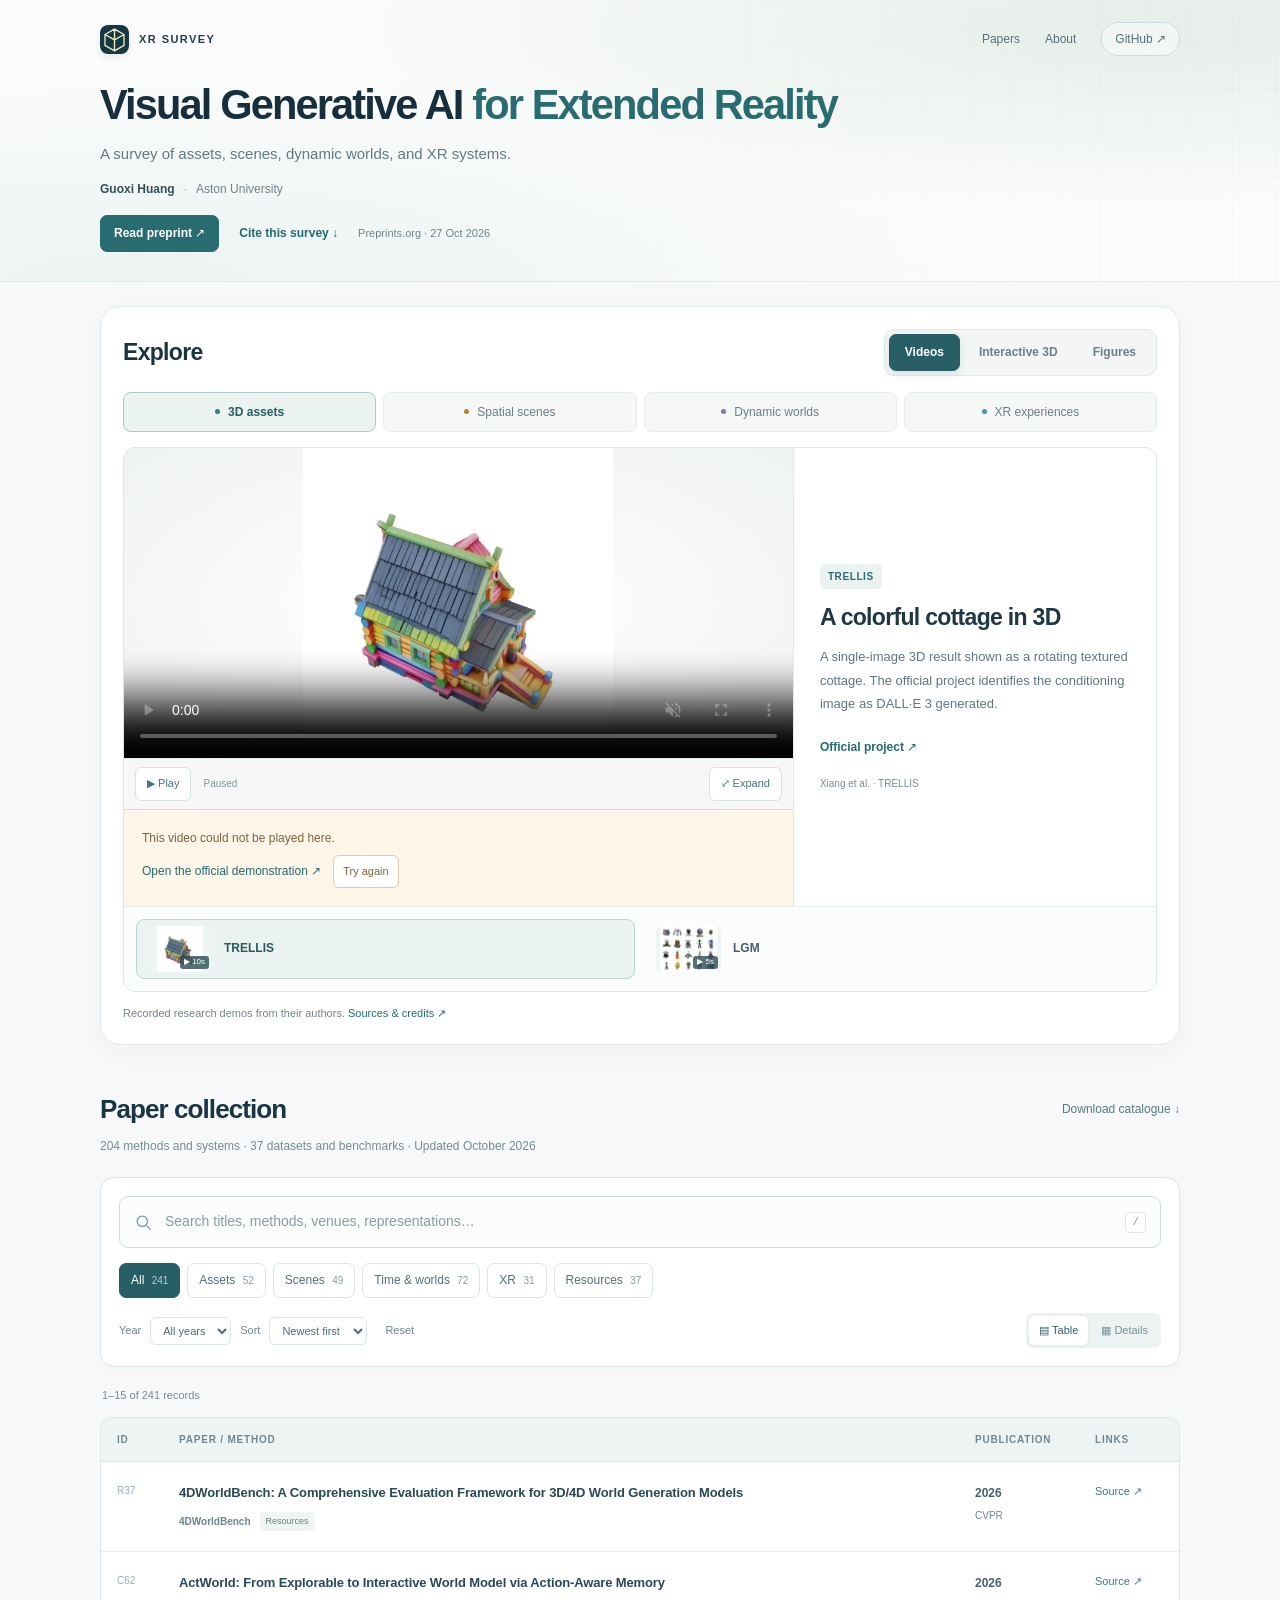
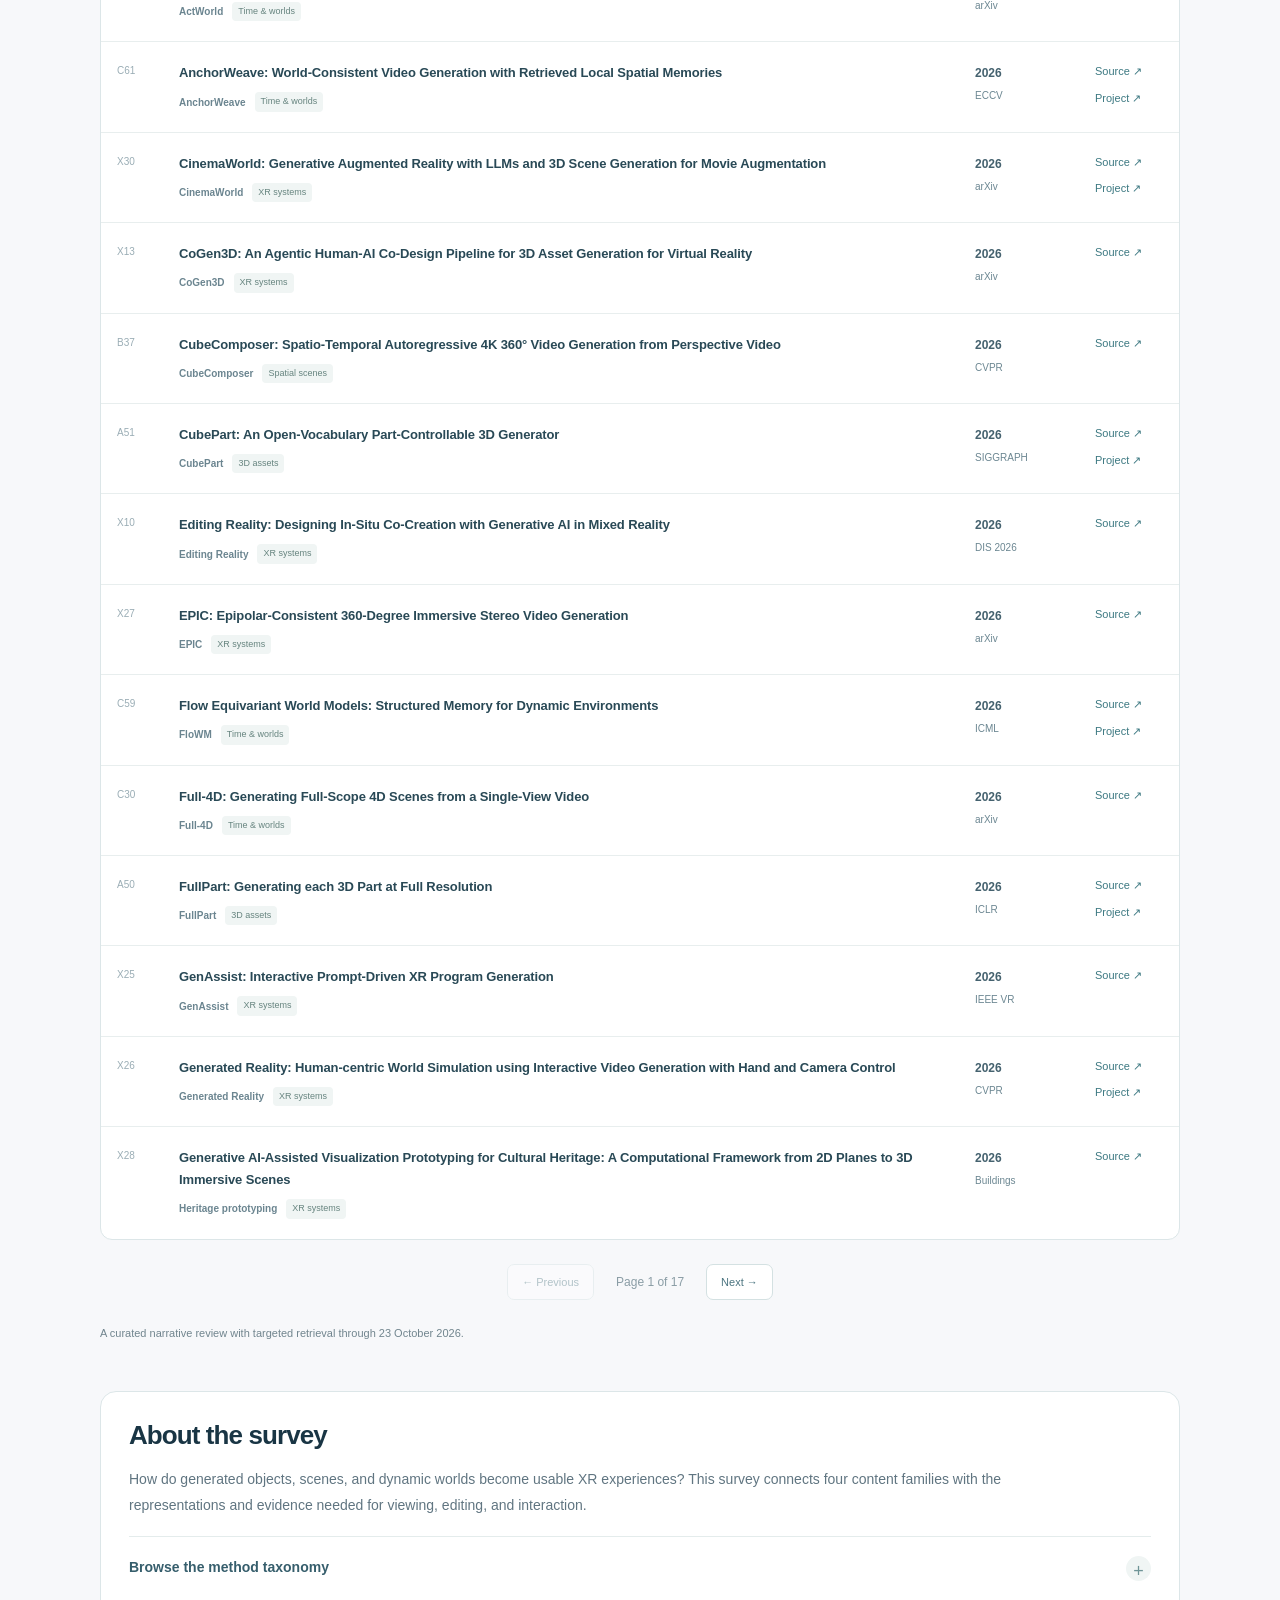
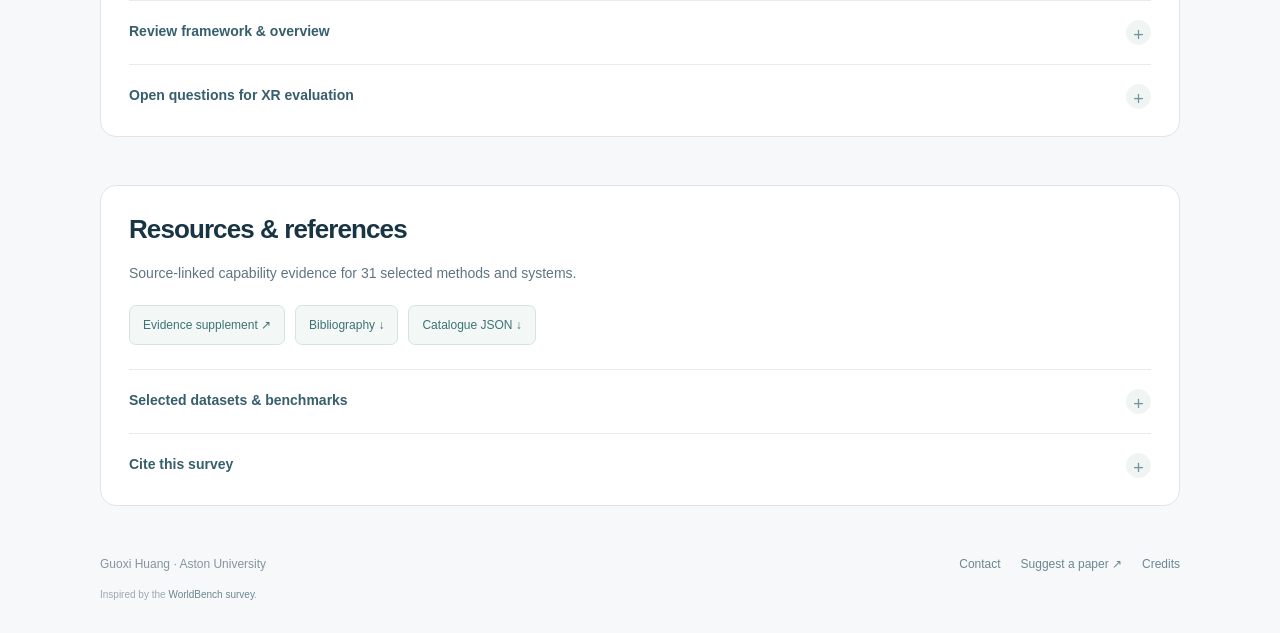
==== commit d28fa776: "Link the published preprint and update survey citation" ====
--- a/docs/index.html
+++ b/docs/index.html
@@ -13,18 +13,22 @@
   <link rel="canonical" href="https://edhuang1.github.io/xr-survey/">
   <title>Visual Generative AI for Extended Reality: A Survey</title>
   <link rel="icon" href="favicon.svg" type="image/svg+xml">
-  <link rel="stylesheet" href="styles.css?v=5">
+  <link rel="stylesheet" href="styles.css?v=6">
   <link rel="stylesheet" href="media-gallery.css?v=3">
   <link rel="stylesheet" href="spatial-demo.css?v=3">
   <link rel="stylesheet" href="taxonomy.css?v=1">
+  <link rel="stylesheet" href="visitors.css?v=1">
   <script src="app.js?v=5" defer></script>
   <script src="spatial-demo.js?v=2" defer></script>
+  <script src="visitors.js?v=1" defer></script>
 </head>
 <body>
 <a class="skip-link" href="#main">Skip to content</a>
 <header class="masthead" id="top">
   <div class="topbar"><a class="brand" href="#top"><img src="favicon.svg" width="25" height="25" alt=""> XR SURVEY</a><nav aria-label="Quick links"><a href="#collection">Papers</a><a href="#overview">About</a><a href="https://github.com/edhuang1/xr-survey" target="_blank" rel="noopener noreferrer">GitHub ↗</a></nav></div>
-  <div class="title-block"><h1>Visual Generative AI <span>for Extended Reality</span></h1><p class="subtitle">A survey of assets, scenes, dynamic worlds, and XR systems.</p><p class="byline"><a href="mailto:g.huang2@aston.ac.uk">Guoxi Huang</a><span>·</span>Aston University</p></div>
+  <div class="title-block"><h1>Visual Generative AI <span>for Extended Reality</span></h1><p class="subtitle">A survey of assets, scenes, dynamic worlds, and XR systems.</p><p class="byline"><a href="mailto:g.huang2@aston.ac.uk">Guoxi Huang</a><span>·</span>Aston University</p>
+    <nav class="publication-links" aria-label="Survey publication"><a class="publication-primary" href="https://www.preprints.org/manuscript/202610.2630" target="_blank" rel="noopener noreferrer">Read preprint ↗</a><a href="#citation">Cite this survey ↓</a><span>Preprints.org · 27 Oct 2026</span></nav>
+  </div>
 </header>
 <main id="main" class="site-main">
   <section id="examples" class="section showcase-section">
@@ -68,16 +72,23 @@
     <div id="resources" class="resource-links"><a href="evidence/index.html">Evidence supplement ↗</a><a href="paper/references.bib" download>Bibliography ↓</a><a href="data/catalogue.json" download>Catalogue JSON ↓</a></div>
     <details id="benchmarks" class="review-detail"><summary>Selected datasets & benchmarks</summary><div class="detail-content"><ul id="benchmark-grid" class="compact-list"></ul><a href="#collection" data-category-jump="resources">Browse all 37 resources →</a></div></details>
     <details id="citation" class="review-detail"><summary>Cite this survey</summary><div class="detail-content">
-<div class="citation-block"><div class="code-header"><span>BibTeX</span><button id="copy-citation" type="button">Copy citation</button></div><pre><code id="citation-text">@unpublished{huang2026visualgenerativexr,
-  title  = {Visual Generative AI for Extended Reality: A Survey},
-  author = {Huang, Guoxi},
-  year   = {2026},
-  note   = {Manuscript, 23 October 2026}
+      <p class="citation-reference">Huang, G. (2026). <em>Visual Generative AI for Extended Reality: A Survey.</em> Preprints. <a href="https://doi.org/10.20944/preprints202610.2630.v1" target="_blank" rel="noopener noreferrer">https://doi.org/10.20944/preprints202610.2630.v1</a></p>
+      <p class="citation-links"><a href="https://www.preprints.org/manuscript/202610.2630" target="_blank" rel="noopener noreferrer">Read on Preprints.org ↗</a><a href="paper/citation.bib" download>Download BibTeX ↓</a><span>Version 1 · 27 October 2026</span></p>
+<div class="citation-block"><div class="code-header"><span>BibTeX</span><button id="copy-citation" type="button">Copy citation</button></div><pre><code id="citation-text">@misc{huang2026visualgenerativexr,
+  title        = {Visual Generative {AI} for Extended Reality: A Survey},
+  author       = {Huang, Guoxi},
+  year         = {2026},
+  month        = oct,
+  howpublished = {Preprints},
+  doi          = {10.20944/preprints202610.2630.v1},
+  url          = {https://www.preprints.org/manuscript/202610.2630},
+  note         = {Preprint, version 1}
 }</code></pre><span id="copy-status" class="sr-only" role="status"></span></div>
 </div></details>
   </section>
 </main>
 <footer id="contact" class="footer"><p>Guoxi Huang · Aston University</p><div><a href="mailto:g.huang2@aston.ac.uk">Contact</a><a href="https://github.com/edhuang1/xr-survey/issues" target="_blank" rel="noopener noreferrer">Suggest a paper ↗</a><a href="assets/CREDITS.md">Credits</a></div><p class="design-credit">Inspired by the <a href="https://worldbench.github.io/survey" target="_blank" rel="noopener noreferrer">WorldBench survey</a>.</p></footer>
+<p id="visitor-counter" data-nosnippet>Visitors: —</p>
 <dialog id="video-dialog" class="video-dialog" aria-label="Expanded video"><div class="dialog-toolbar"><p id="expanded-video-title"></p><button type="button" id="close-video" aria-label="Close expanded video">×</button></div><div id="expanded-video"></div></dialog>
 <dialog id="image-dialog" class="image-dialog" aria-label="Expanded figure"><div class="dialog-toolbar"><p id="lightbox-caption"></p><button type="button" id="close-lightbox" aria-label="Close expanded figure">×</button></div><img id="lightbox-image" alt="Expanded research figure"></dialog>
 </body>
--- a/docs/styles.css
+++ b/docs/styles.css
@@ -9,6 +9,7 @@
 .topbar nav{display:flex;align-items:center;gap:25px;font-size:12px;color:#56717a}.topbar nav a{color:inherit}.topbar nav a:last-child{border:1px solid #ccdcde;border-radius:30px;padding:6px 13px;background:#ffffff80}.topbar nav a:last-child:hover{background:#fff;text-decoration:none}
 .title-block{max-width:1080px;margin:25px auto 0}.title-block h1{font-size:clamp(29px,3.25vw,44px);font-weight:680;line-height:1.17;letter-spacing:-.045em;color:#172f3d}.title-block h1 span{color:#286c72}
 .title-block .subtitle{font-size:15px;line-height:1.65;color:#627984;margin:12px 0 12px}.byline{display:flex;flex-wrap:wrap;gap:9px;align-items:center;font-size:12px;margin:0;color:#70838b}.byline a{color:#354f59;font-weight:600}.byline>span{color:#9bacae}
+.publication-links{display:flex;align-items:center;flex-wrap:wrap;gap:10px 20px;margin-top:16px;font-size:12px}.publication-links a{font-weight:600}.publication-links .publication-primary{padding:7px 13px;border:1px solid #286c72;border-radius:7px;background:#286c72;color:#fff}.publication-links .publication-primary:hover{background:#205b61;text-decoration:none}.publication-links>span{font-size:11px;color:#70838b}.citation-reference{overflow-wrap:anywhere}.citation-links{display:flex;flex-wrap:wrap;align-items:center;gap:8px 20px}.citation-links>span{font-size:11px;color:#70838b}
 .site-main{max-width:1140px;padding:24px 30px 0;margin:auto}.section{min-width:0;scroll-margin-top:25px;margin:0 0 48px}.section h2{font-size:26px;letter-spacing:-.035em;color:#193544;margin-bottom:16px}.section>p{font-size:14px;line-height:1.8;color:var(--muted)}.section .fine-print{font-size:11px;line-height:1.7;color:#71858e;margin:12px 0 0}
 .showcase-section{background:#fff;border:1px solid #e0e8e9;border-radius:20px;padding:22px;box-shadow:0 8px 28px #18394108}.showcase-toolbar{display:flex;align-items:center;justify-content:space-between;gap:20px}.showcase-toolbar h2{margin:0;font-size:23px;letter-spacing:-.03em}
 .segmented-tabs{display:flex;gap:6px;margin:18px 0}.segmented-tabs button{flex:1;min-width:0;border:1px solid transparent;border-radius:8px;background:#f2f6f6;color:#5c737e;font-size:12px;line-height:1.5;padding:10px}.segmented-tabs button:hover{background:#eaf1f1}.segmented-tabs button[aria-selected=true]{background:#e8f1ef;border-color:#bdd4d2;color:#225e62;font-weight:650}.segmented-tabs button span{font-size:10px;opacity:.8;margin-left:5px}
--- a/docs/visitors.css
+++ b/docs/visitors.css
@@ -0,0 +1,29 @@
+/* Transparent text remains part of the browser's native Select All range. */
+#visitor-counter {
+  position: fixed;
+  right: max(18px, env(safe-area-inset-right));
+  bottom: max(14px, env(safe-area-inset-bottom));
+  z-index: 20;
+  margin: 0;
+  padding: 0;
+  border: 0;
+  color: transparent;
+  background: transparent;
+  text-shadow: none;
+  font: 11px/1.6 "Segoe UI", Arial, sans-serif;
+  font-variant-numeric: tabular-nums;
+  letter-spacing: .04em;
+  white-space: nowrap;
+  user-select: text;
+  -webkit-user-select: text;
+  pointer-events: none;
+  forced-color-adjust: none;
+}
+#visitor-counter::selection {
+  color: #173f48;
+  background: #d7eae7;
+  text-shadow: none;
+}
+@media print {
+  #visitor-counter { display: none; }
+}
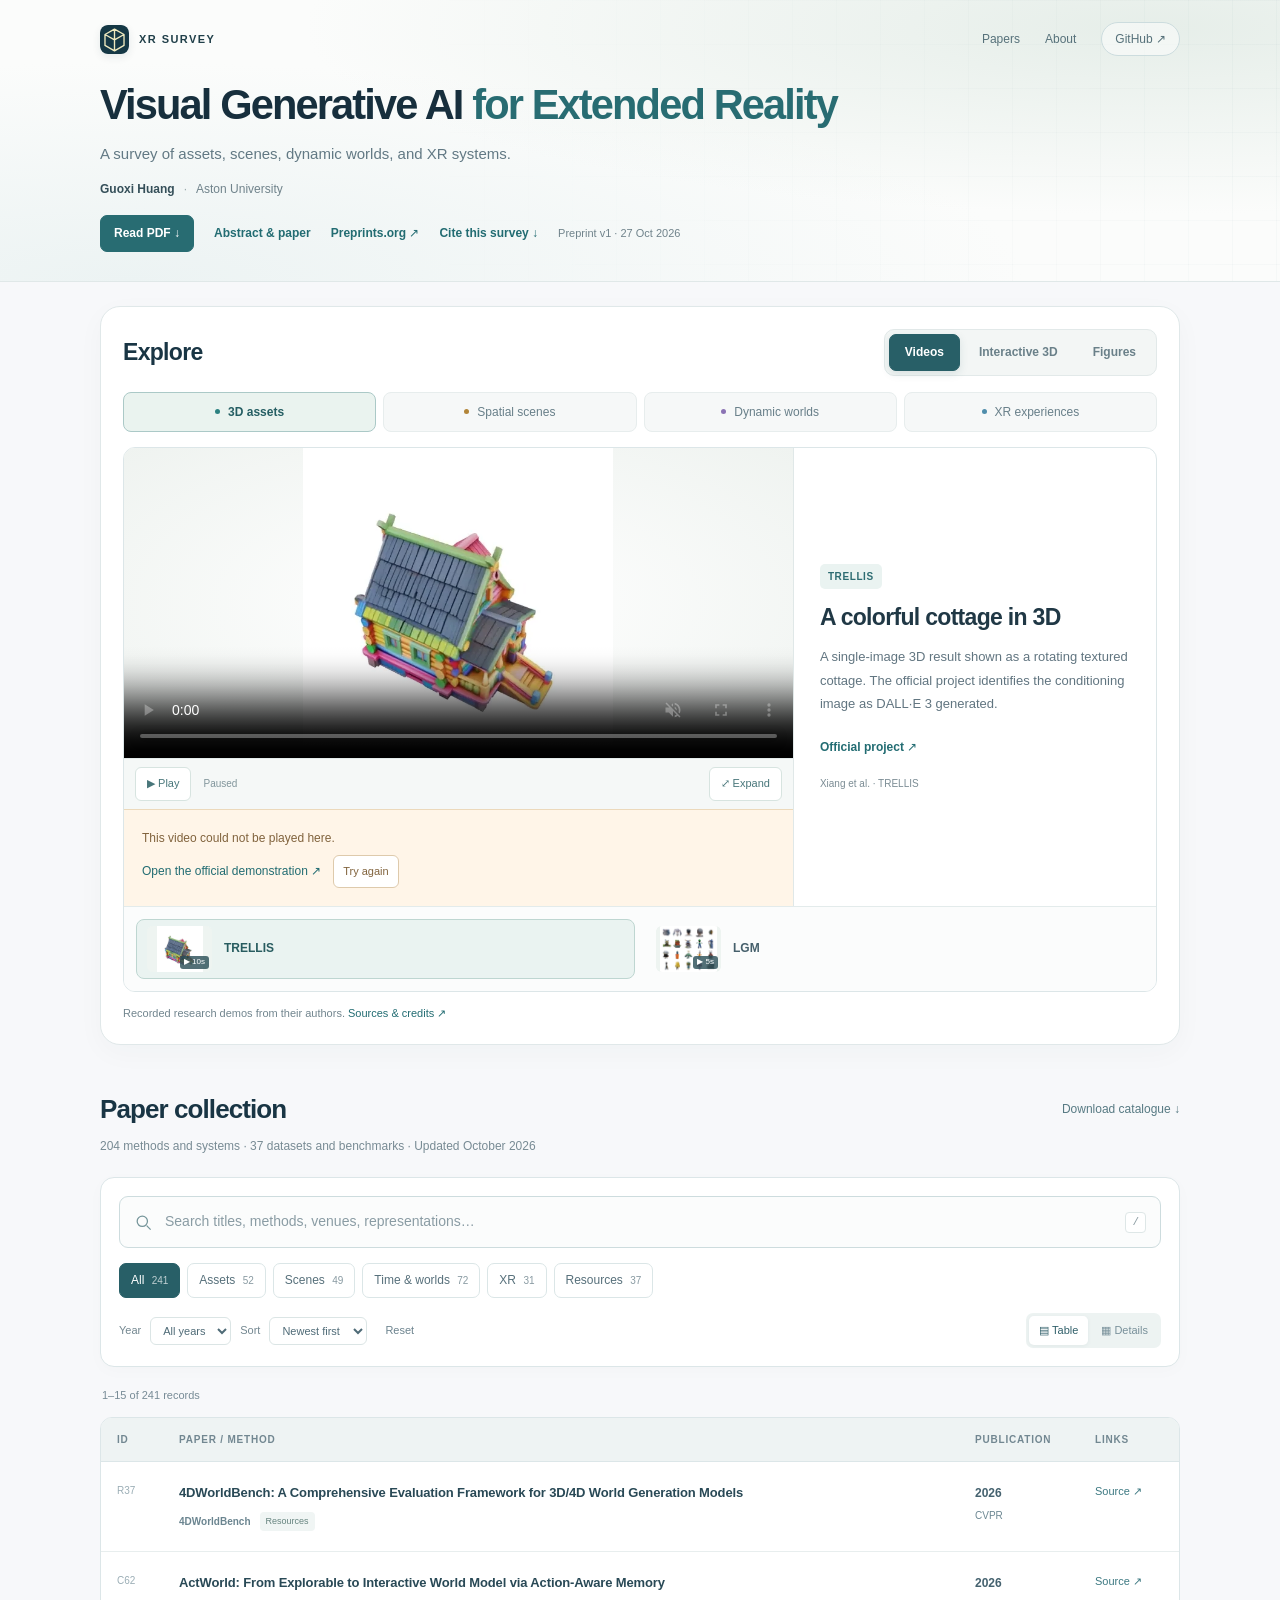
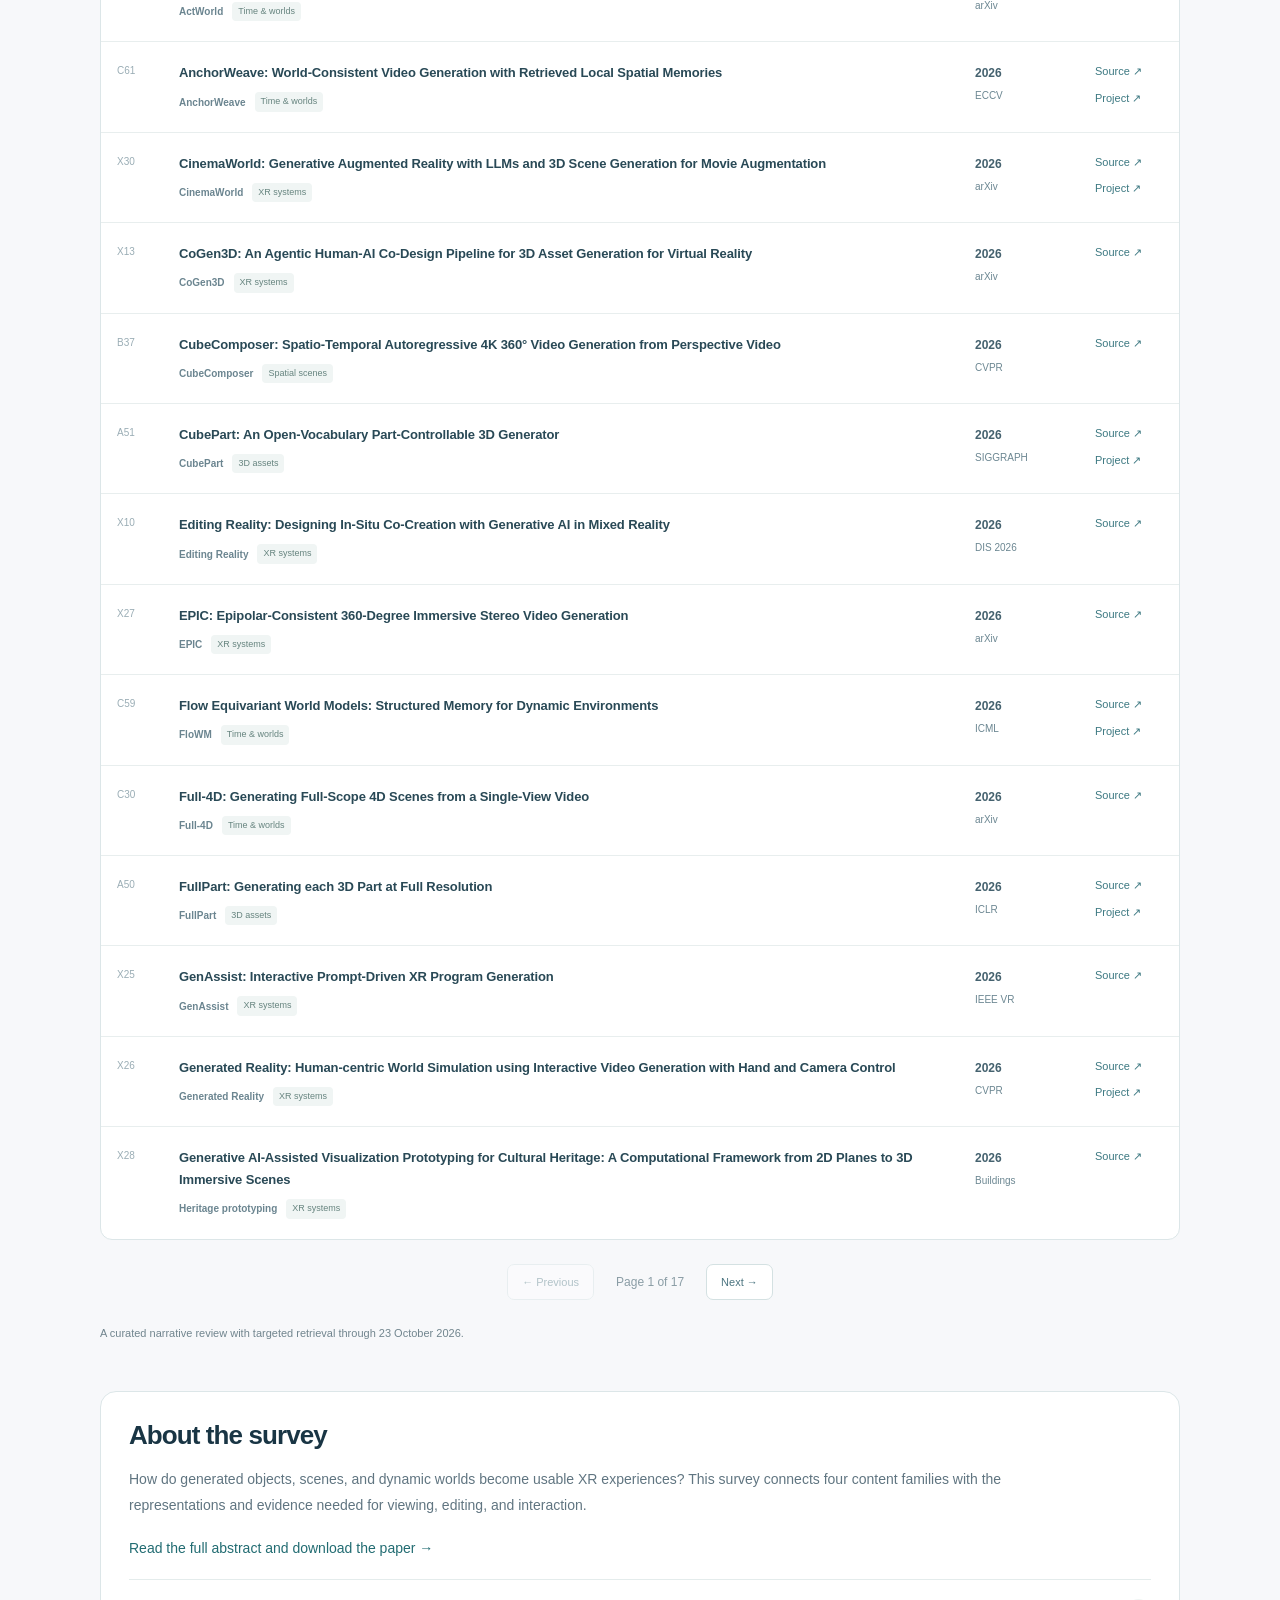
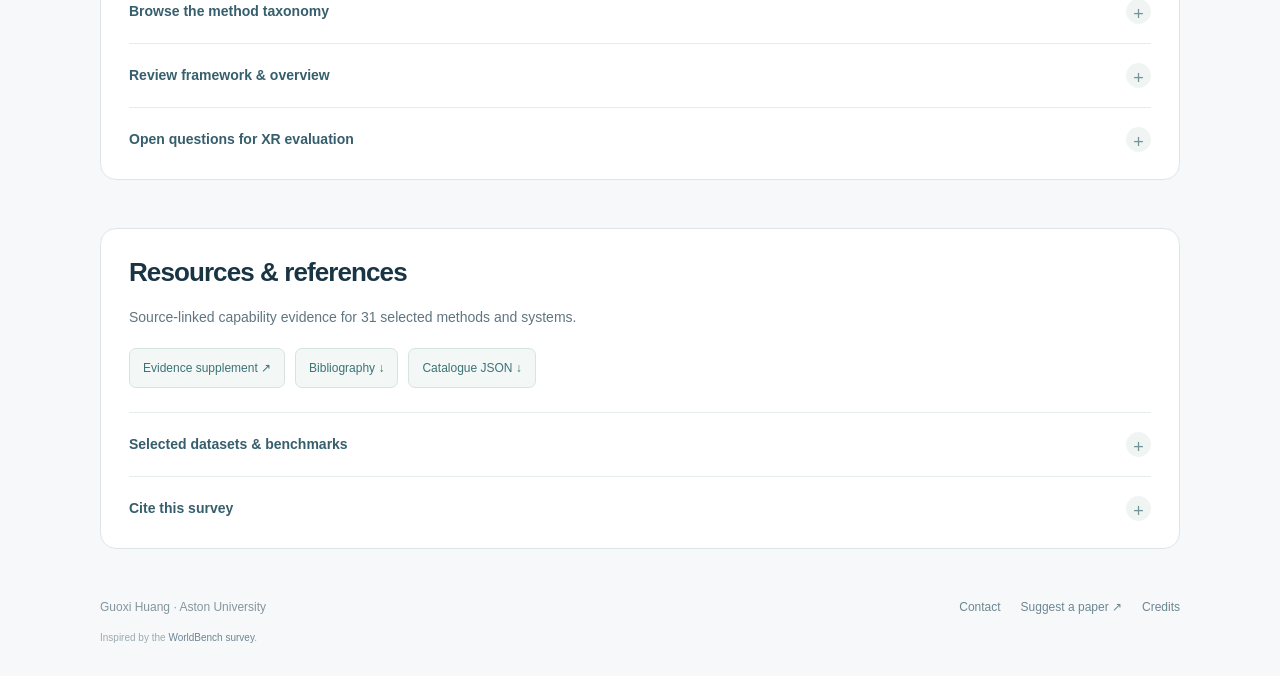
==== commit f9d403dc: "Publish searchable paper landing page and lightweight PDF" ====
--- a/docs/index.html
+++ b/docs/index.html
@@ -5,12 +5,19 @@
   <meta name="viewport" content="width=device-width, initial-scale=1">
   <meta name="description" content="Visual Generative AI for Extended Reality: A Survey. Explore 204 methods and systems, 37 resources, visual examples, and source-linked evidence for XR.">
   <meta name="theme-color" content="#f7f8fa">
+  <meta name="author" content="Guoxi Huang">
   <meta property="og:title" content="Visual Generative AI for Extended Reality: A Survey">
   <meta property="og:description" content="From 3D assets and spatial scenes to dynamic worlds and XR interaction. An illustrated research collection.">
   <meta property="og:type" content="website">
   <meta property="og:url" content="https://edhuang1.github.io/xr-survey/">
   <meta property="og:image" content="https://edhuang1.github.io/xr-survey/assets/overview.png">
+  <meta property="og:image:alt" content="Survey framework linking generated assets, scenes, dynamic worlds, and XR operations.">
+  <meta name="twitter:card" content="summary_large_image">
+  <meta name="twitter:title" content="Visual Generative AI for Extended Reality: A Survey">
+  <meta name="twitter:description" content="Read the open-access survey and explore 204 methods and systems, 37 resources, and source-linked XR capability evidence.">
+  <meta name="twitter:image" content="https://edhuang1.github.io/xr-survey/assets/overview.png">
   <link rel="canonical" href="https://edhuang1.github.io/xr-survey/">
+  <link rel="sitemap" type="application/xml" href="sitemap.xml">
   <title>Visual Generative AI for Extended Reality: A Survey</title>
   <link rel="icon" href="favicon.svg" type="image/svg+xml">
   <link rel="stylesheet" href="styles.css?v=6">
@@ -27,7 +34,7 @@
 <header class="masthead" id="top">
   <div class="topbar"><a class="brand" href="#top"><img src="favicon.svg" width="25" height="25" alt=""> XR SURVEY</a><nav aria-label="Quick links"><a href="#collection">Papers</a><a href="#overview">About</a><a href="https://github.com/edhuang1/xr-survey" target="_blank" rel="noopener noreferrer">GitHub ↗</a></nav></div>
   <div class="title-block"><h1>Visual Generative AI <span>for Extended Reality</span></h1><p class="subtitle">A survey of assets, scenes, dynamic worlds, and XR systems.</p><p class="byline"><a href="mailto:g.huang2@aston.ac.uk">Guoxi Huang</a><span>·</span>Aston University</p>
-    <nav class="publication-links" aria-label="Survey publication"><a class="publication-primary" href="https://www.preprints.org/manuscript/202610.2630" target="_blank" rel="noopener noreferrer">Read preprint ↗</a><a href="#citation">Cite this survey ↓</a><span>Preprints.org · 27 Oct 2026</span></nav>
+    <nav class="publication-links" aria-label="Survey publication"><a class="publication-primary" href="paper/visual-generative-ai-xr-survey.pdf">Read PDF ↓</a><a href="paper/">Abstract &amp; paper</a><a href="https://www.preprints.org/manuscript/202610.2630" target="_blank" rel="noopener noreferrer">Preprints.org ↗</a><a href="#citation">Cite this survey ↓</a><span>Preprint v1 · 27 Oct 2026</span></nav>
   </div>
 </header>
 <main id="main" class="site-main">
@@ -53,6 +60,7 @@
   <section id="overview" class="section about-section">
     <h2>About the survey</h2>
     <p id="domains">How do generated objects, scenes, and dynamic worlds become usable XR experiences? This survey connects four content families with the representations and evidence needed for viewing, editing, and interaction.</p>
+    <p><a href="paper/">Read the full abstract and download the paper →</a></p>
     <details id="taxonomy" class="review-detail"><summary>Browse the method taxonomy</summary><div class="detail-content">
       <div class="taxonomy-tabs" role="tablist" aria-label="Taxonomy domain">
         <button id="tax-assets" role="tab" aria-selected="true" aria-controls="taxonomy-panel" data-taxonomy="assets" type="button"><svg viewBox="0 0 24 24" aria-hidden="true"><path d="m12 3 8 4.5v9L12 21l-8-4.5v-9L12 3Zm0 9 8-4.5M12 12 4 7.5M12 12v9"/></svg><span class="taxonomy-tab-label">3D assets<small>52 records</small></span></button>
@@ -75,14 +83,11 @@
       <p class="citation-reference">Huang, G. (2026). <em>Visual Generative AI for Extended Reality: A Survey.</em> Preprints. <a href="https://doi.org/10.20944/preprints202610.2630.v1" target="_blank" rel="noopener noreferrer">https://doi.org/10.20944/preprints202610.2630.v1</a></p>
       <p class="citation-links"><a href="https://www.preprints.org/manuscript/202610.2630" target="_blank" rel="noopener noreferrer">Read on Preprints.org ↗</a><a href="paper/citation.bib" download>Download BibTeX ↓</a><span>Version 1 · 27 October 2026</span></p>
 <div class="citation-block"><div class="code-header"><span>BibTeX</span><button id="copy-citation" type="button">Copy citation</button></div><pre><code id="citation-text">@misc{huang2026visualgenerativexr,
-  title        = {Visual Generative {AI} for Extended Reality: A Survey},
-  author       = {Huang, Guoxi},
-  year         = {2026},
-  month        = oct,
-  howpublished = {Preprints},
-  doi          = {10.20944/preprints202610.2630.v1},
-  url          = {https://www.preprints.org/manuscript/202610.2630},
-  note         = {Preprint, version 1}
+  title  = {Visual Generative {AI} for Extended Reality: A Survey},
+  author = {Huang, Guoxi},
+  year   = {2026},
+  doi    = {10.20944/preprints202610.2630.v1},
+  url    = {https://www.preprints.org/manuscript/202610.2630}
 }</code></pre><span id="copy-status" class="sr-only" role="status"></span></div>
 </div></details>
   </section>
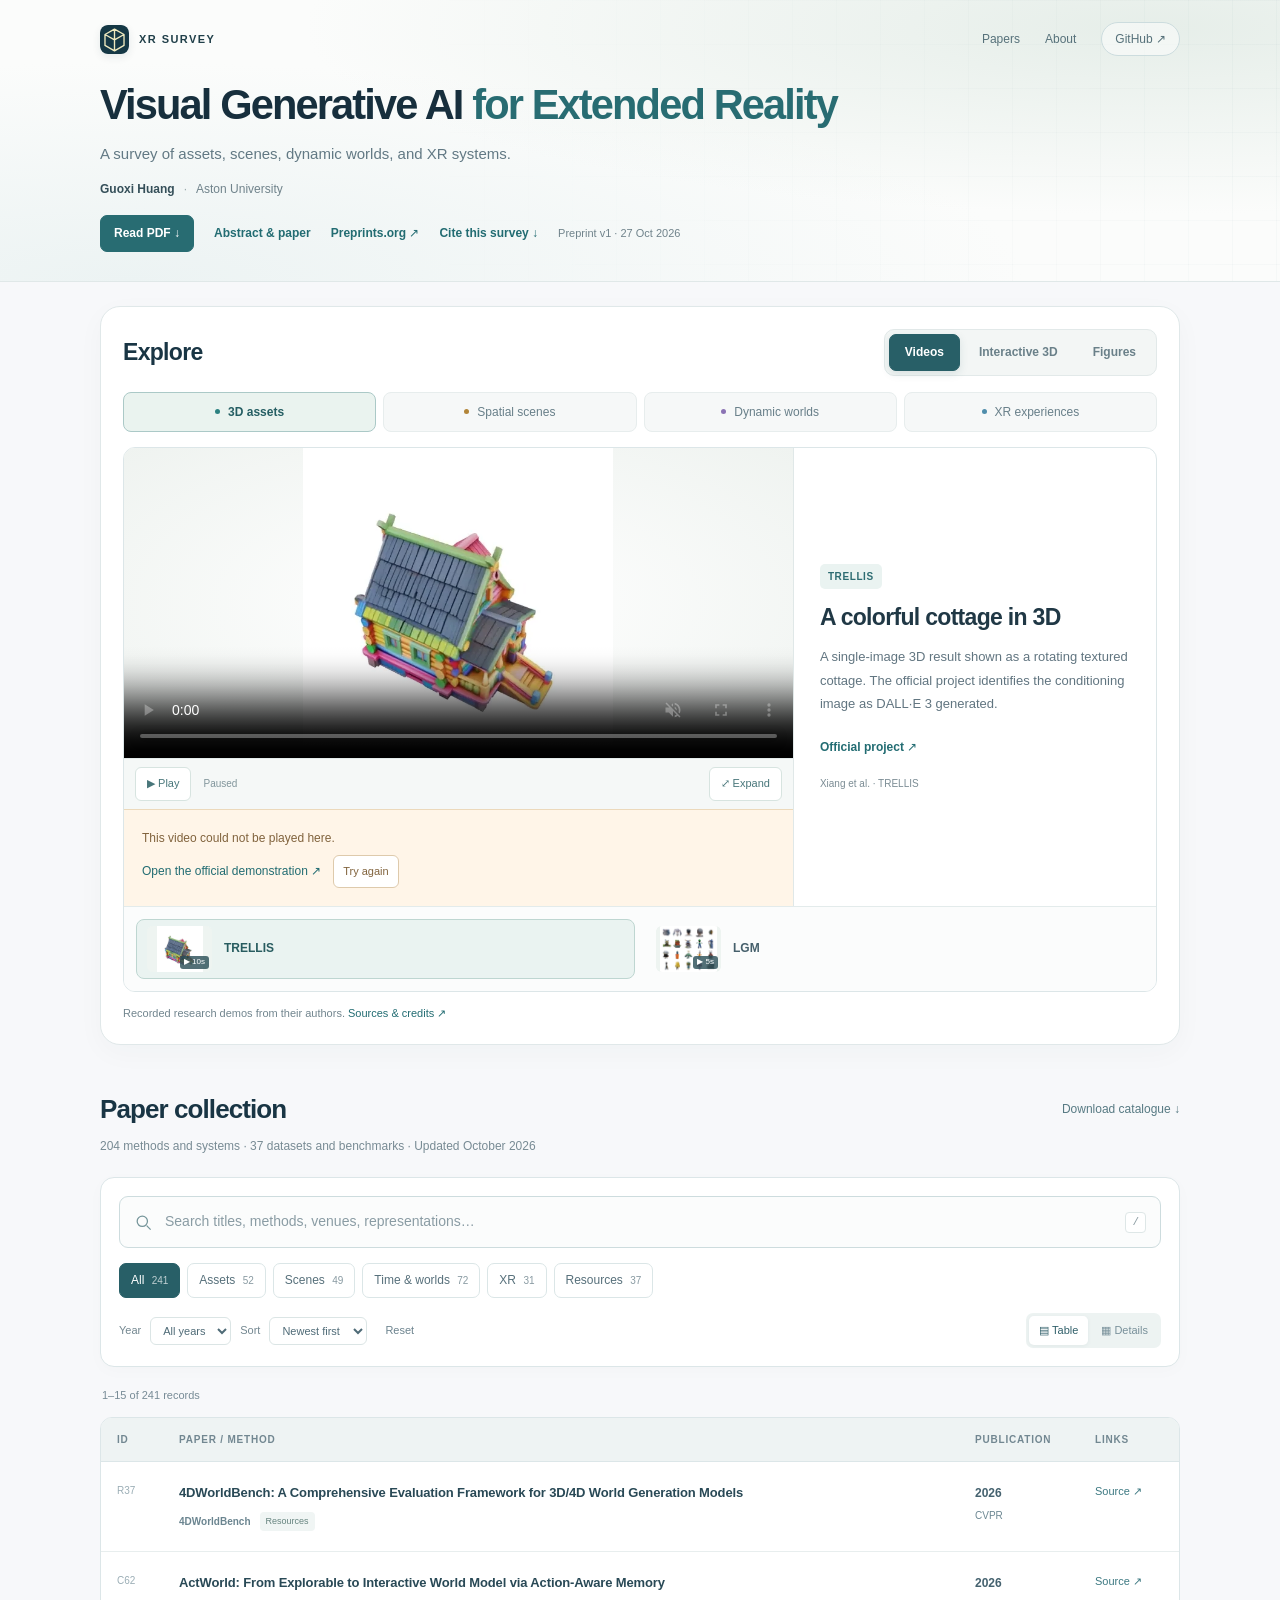
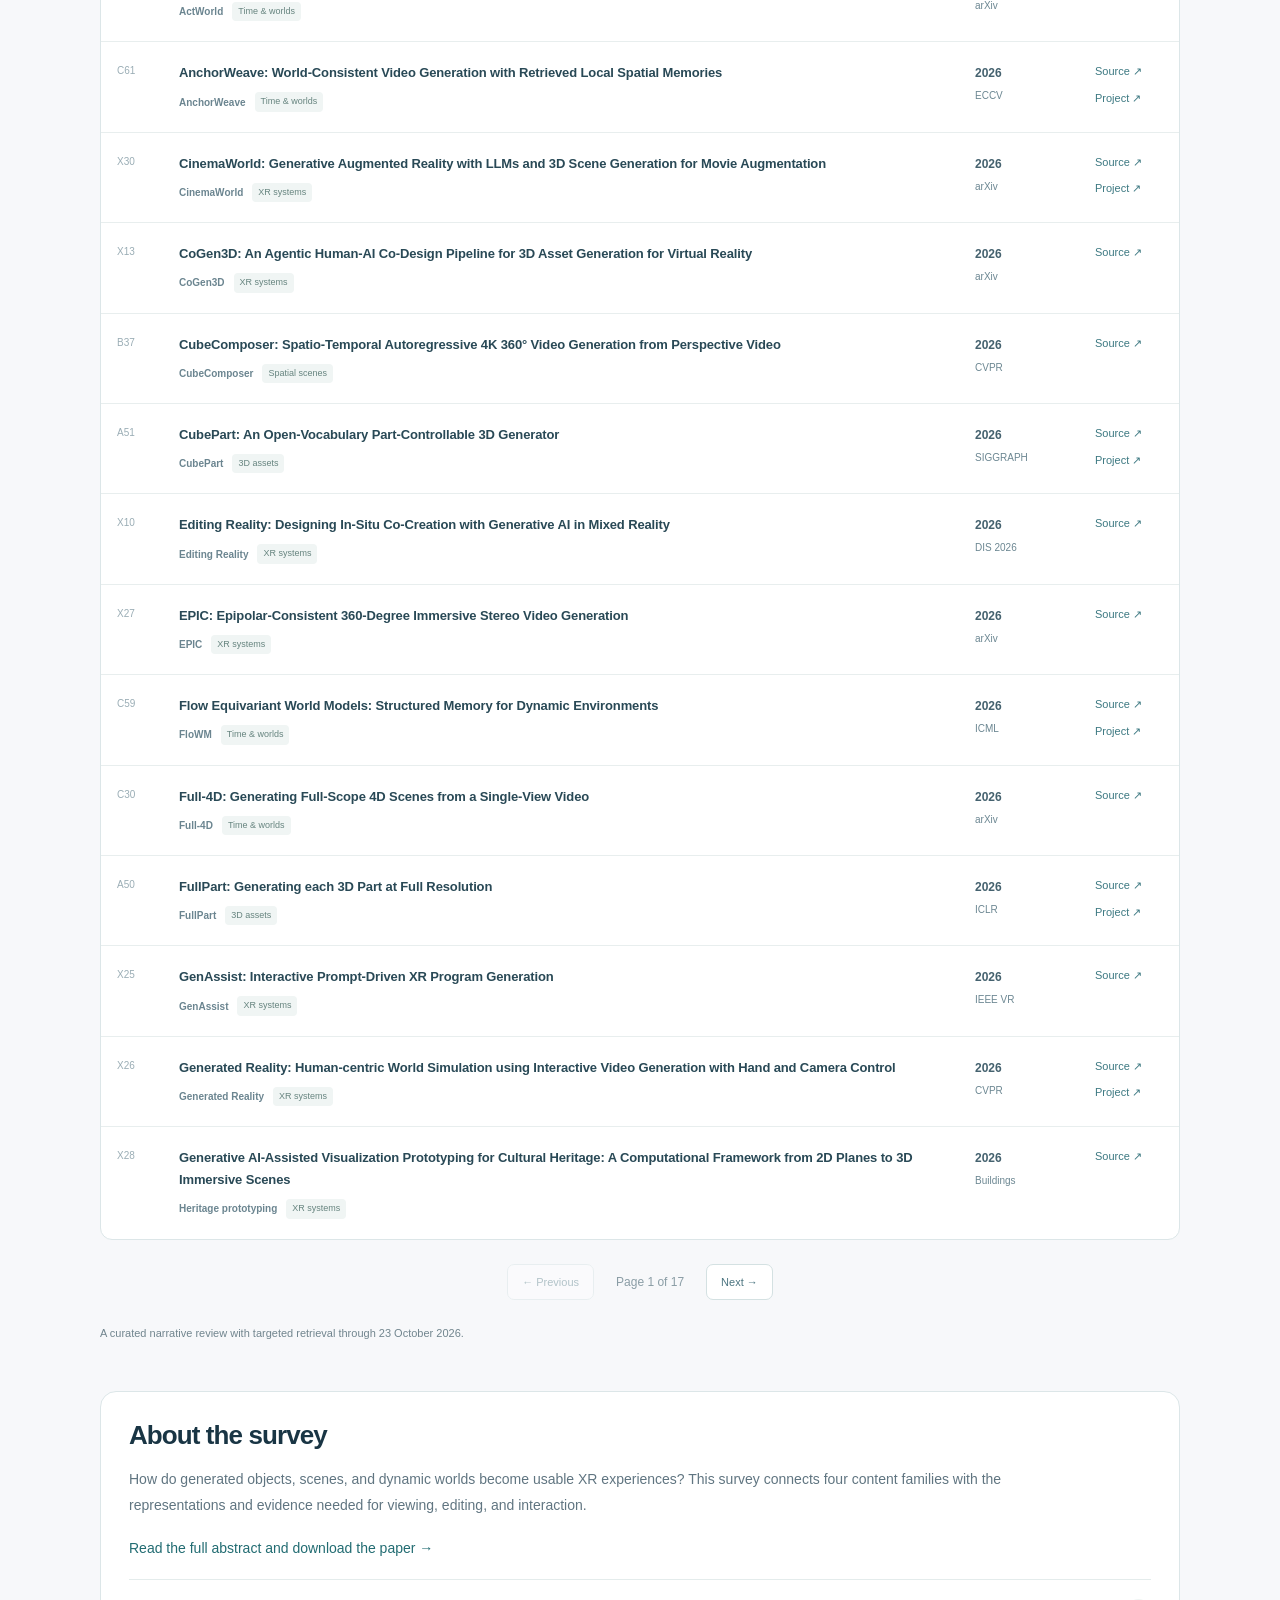
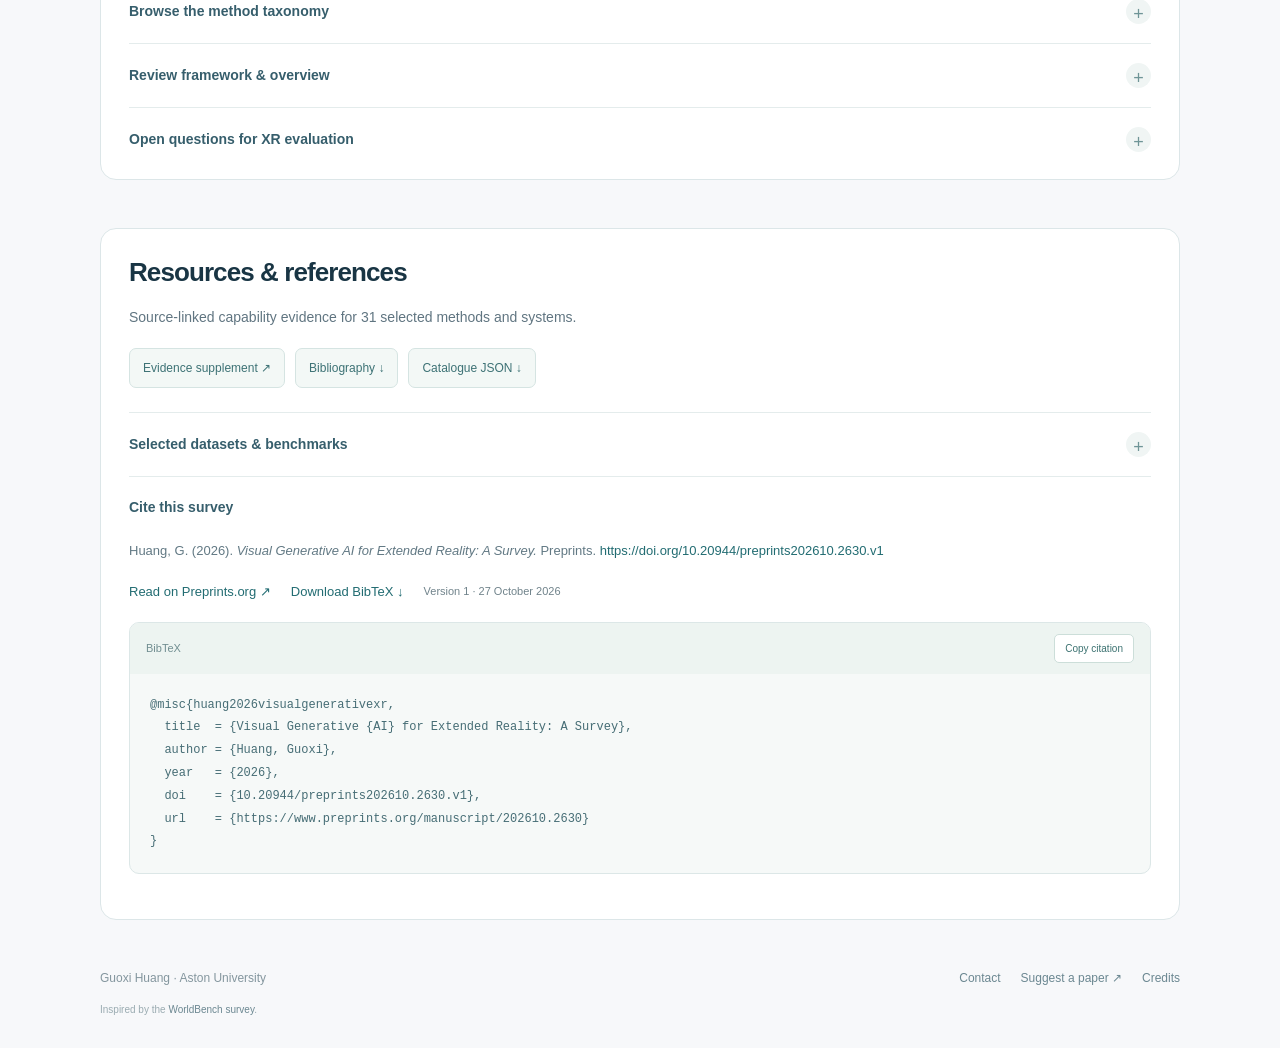
==== commit ee56bb8c: "Keep survey citation permanently visible" ====
--- a/docs/index.html
+++ b/docs/index.html
@@ -20,7 +20,7 @@
   <link rel="sitemap" type="application/xml" href="sitemap.xml">
   <title>Visual Generative AI for Extended Reality: A Survey</title>
   <link rel="icon" href="favicon.svg" type="image/svg+xml">
-  <link rel="stylesheet" href="styles.css?v=6">
+  <link rel="stylesheet" href="styles.css?v=7">
   <link rel="stylesheet" href="media-gallery.css?v=3">
   <link rel="stylesheet" href="spatial-demo.css?v=3">
   <link rel="stylesheet" href="taxonomy.css?v=1">
@@ -79,7 +79,7 @@
     <p>Source-linked capability evidence for 31 selected methods and systems.</p>
     <div id="resources" class="resource-links"><a href="evidence/index.html">Evidence supplement ↗</a><a href="paper/references.bib" download>Bibliography ↓</a><a href="data/catalogue.json" download>Catalogue JSON ↓</a></div>
     <details id="benchmarks" class="review-detail"><summary>Selected datasets & benchmarks</summary><div class="detail-content"><ul id="benchmark-grid" class="compact-list"></ul><a href="#collection" data-category-jump="resources">Browse all 37 resources →</a></div></details>
-    <details id="citation" class="review-detail"><summary>Cite this survey</summary><div class="detail-content">
+    <section id="citation" class="review-detail citation-section" aria-labelledby="citation-heading"><h3 id="citation-heading">Cite this survey</h3><div class="detail-content">
       <p class="citation-reference">Huang, G. (2026). <em>Visual Generative AI for Extended Reality: A Survey.</em> Preprints. <a href="https://doi.org/10.20944/preprints202610.2630.v1" target="_blank" rel="noopener noreferrer">https://doi.org/10.20944/preprints202610.2630.v1</a></p>
       <p class="citation-links"><a href="https://www.preprints.org/manuscript/202610.2630" target="_blank" rel="noopener noreferrer">Read on Preprints.org ↗</a><a href="paper/citation.bib" download>Download BibTeX ↓</a><span>Version 1 · 27 October 2026</span></p>
 <div class="citation-block"><div class="code-header"><span>BibTeX</span><button id="copy-citation" type="button">Copy citation</button></div><pre><code id="citation-text">@misc{huang2026visualgenerativexr,
@@ -89,7 +89,7 @@
   doi    = {10.20944/preprints202610.2630.v1},
   url    = {https://www.preprints.org/manuscript/202610.2630}
 }</code></pre><span id="copy-status" class="sr-only" role="status"></span></div>
-</div></details>
+</div></section>
   </section>
 </main>
 <footer id="contact" class="footer"><p>Guoxi Huang · Aston University</p><div><a href="mailto:g.huang2@aston.ac.uk">Contact</a><a href="https://github.com/edhuang1/xr-survey/issues" target="_blank" rel="noopener noreferrer">Suggest a paper ↗</a><a href="assets/CREDITS.md">Credits</a></div><p class="design-credit">Inspired by the <a href="https://worldbench.github.io/survey" target="_blank" rel="noopener noreferrer">WorldBench survey</a>.</p></footer>
--- a/docs/styles.css
+++ b/docs/styles.css
@@ -1,5 +1,8 @@
 :root{--ink:#172d3b;--muted:#607581;--accent:#226c72;--line:#dce6e8;--soft:#f2f6f6;--paper:#fff;--radius:16px;--shadow:0 10px 35px #193b4310;font-family:"Segoe UI",Inter,Arial,sans-serif;color:var(--ink);font-size:16px;line-height:1.7;font-synthesis:none}
 *{box-sizing:border-box}html{scroll-behavior:smooth;scroll-padding-top:24px}body{margin:0;background:#f7f8fa}a{color:var(--accent);text-decoration:none}a:hover{text-decoration:underline;text-underline-offset:4px}button,input,select{font:inherit}button,a,input,select,summary{-webkit-tap-highlight-color:transparent}button{cursor:pointer;color:inherit}button:disabled{cursor:default;opacity:.4}button,a,input,select,summary{outline-offset:4px}button:focus-visible,a:focus-visible,input:focus-visible,select:focus-visible,summary:focus-visible{outline:3px solid #388b95}img{display:block;max-width:100%}svg{display:block}p{margin:0 0 18px}h1,h2,h3,h4{line-height:1.25;margin:0;font-weight:650;letter-spacing:-.035em}h3{font-size:20px}button{transition:background .16s,border-color .16s,box-shadow .16s}button:hover{filter:none}[hidden]{display:none!important}.sr-only{position:absolute;width:1px;height:1px;padding:0;margin:-1px;overflow:hidden;clip:rect(0,0,0,0);white-space:nowrap;border:0}.skip-link{position:fixed;top:-80px;left:20px;background:white;padding:10px 20px;z-index:100}.skip-link:focus{top:16px}
+
+.citation-section>h3{padding:19px 0;font-size:14px;font-weight:550;letter-spacing:normal;line-height:1.7;color:#365e6c}.citation-section .detail-content{padding-bottom:18px}
+@media(max-width:700px){.citation-section>h3{padding:17px 0;font-size:13px}}
 
 /* Quiet masthead; the live demonstrations remain the first main section. */
 .masthead{position:relative;isolation:isolate;padding:22px 30px 29px;background:radial-gradient(ellipse at 90% 10%,#e6eee9 0,transparent 52%),radial-gradient(ellipse at 10% 100%,#ecf3f3,transparent 55%),#fbfcfb;border-bottom:1px solid #e0e8e8}
